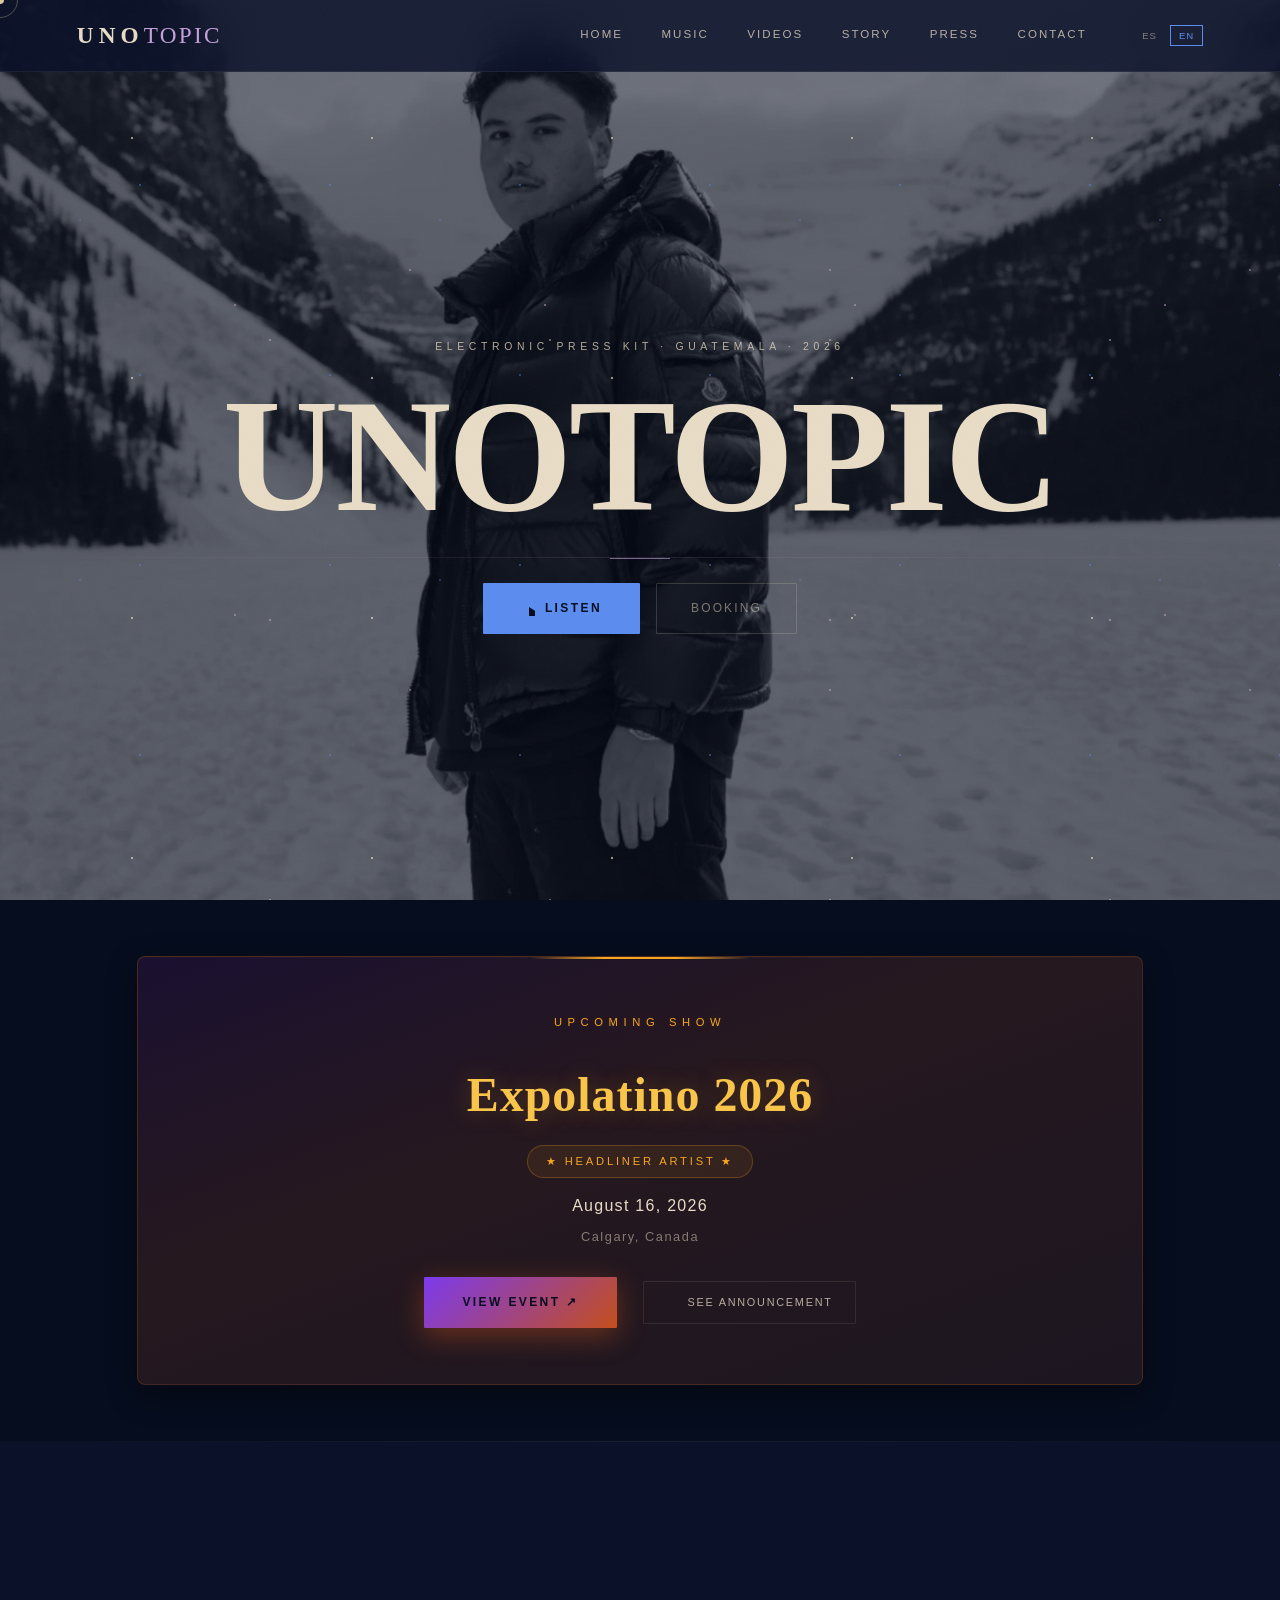
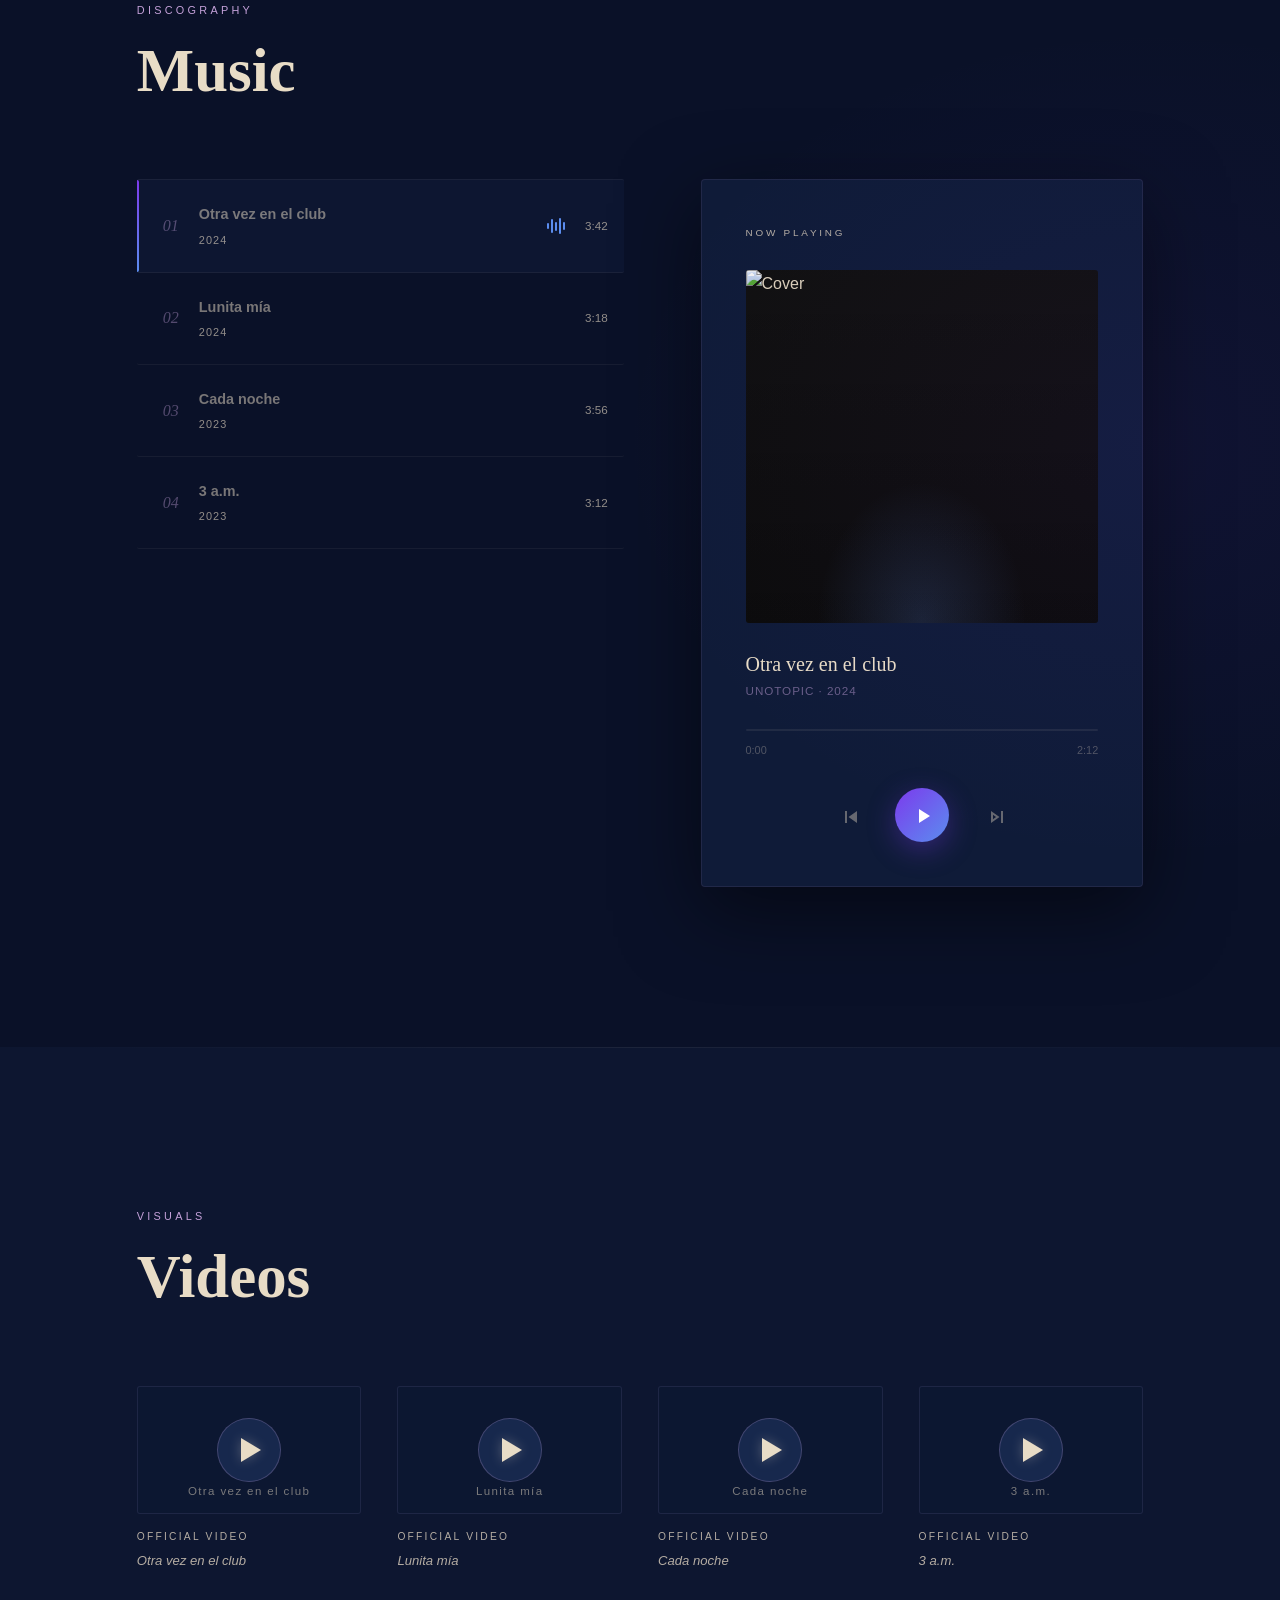
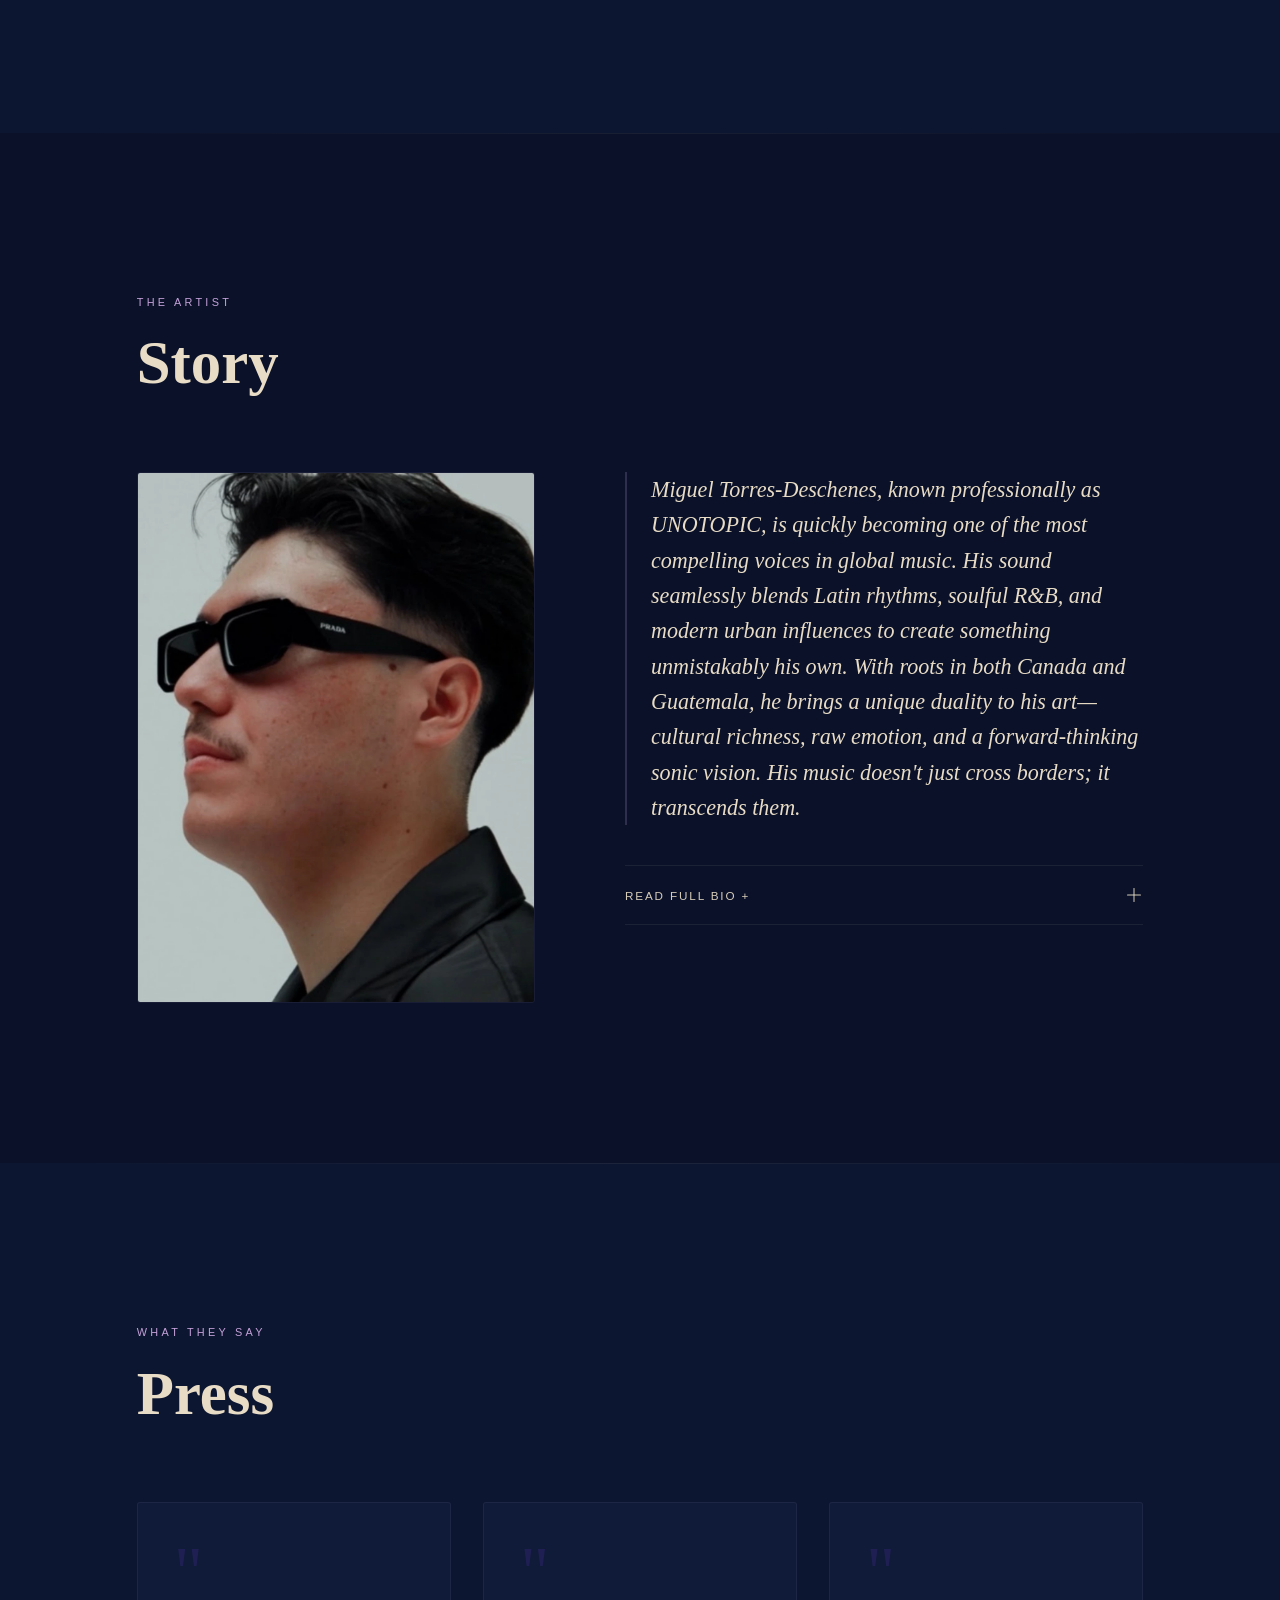
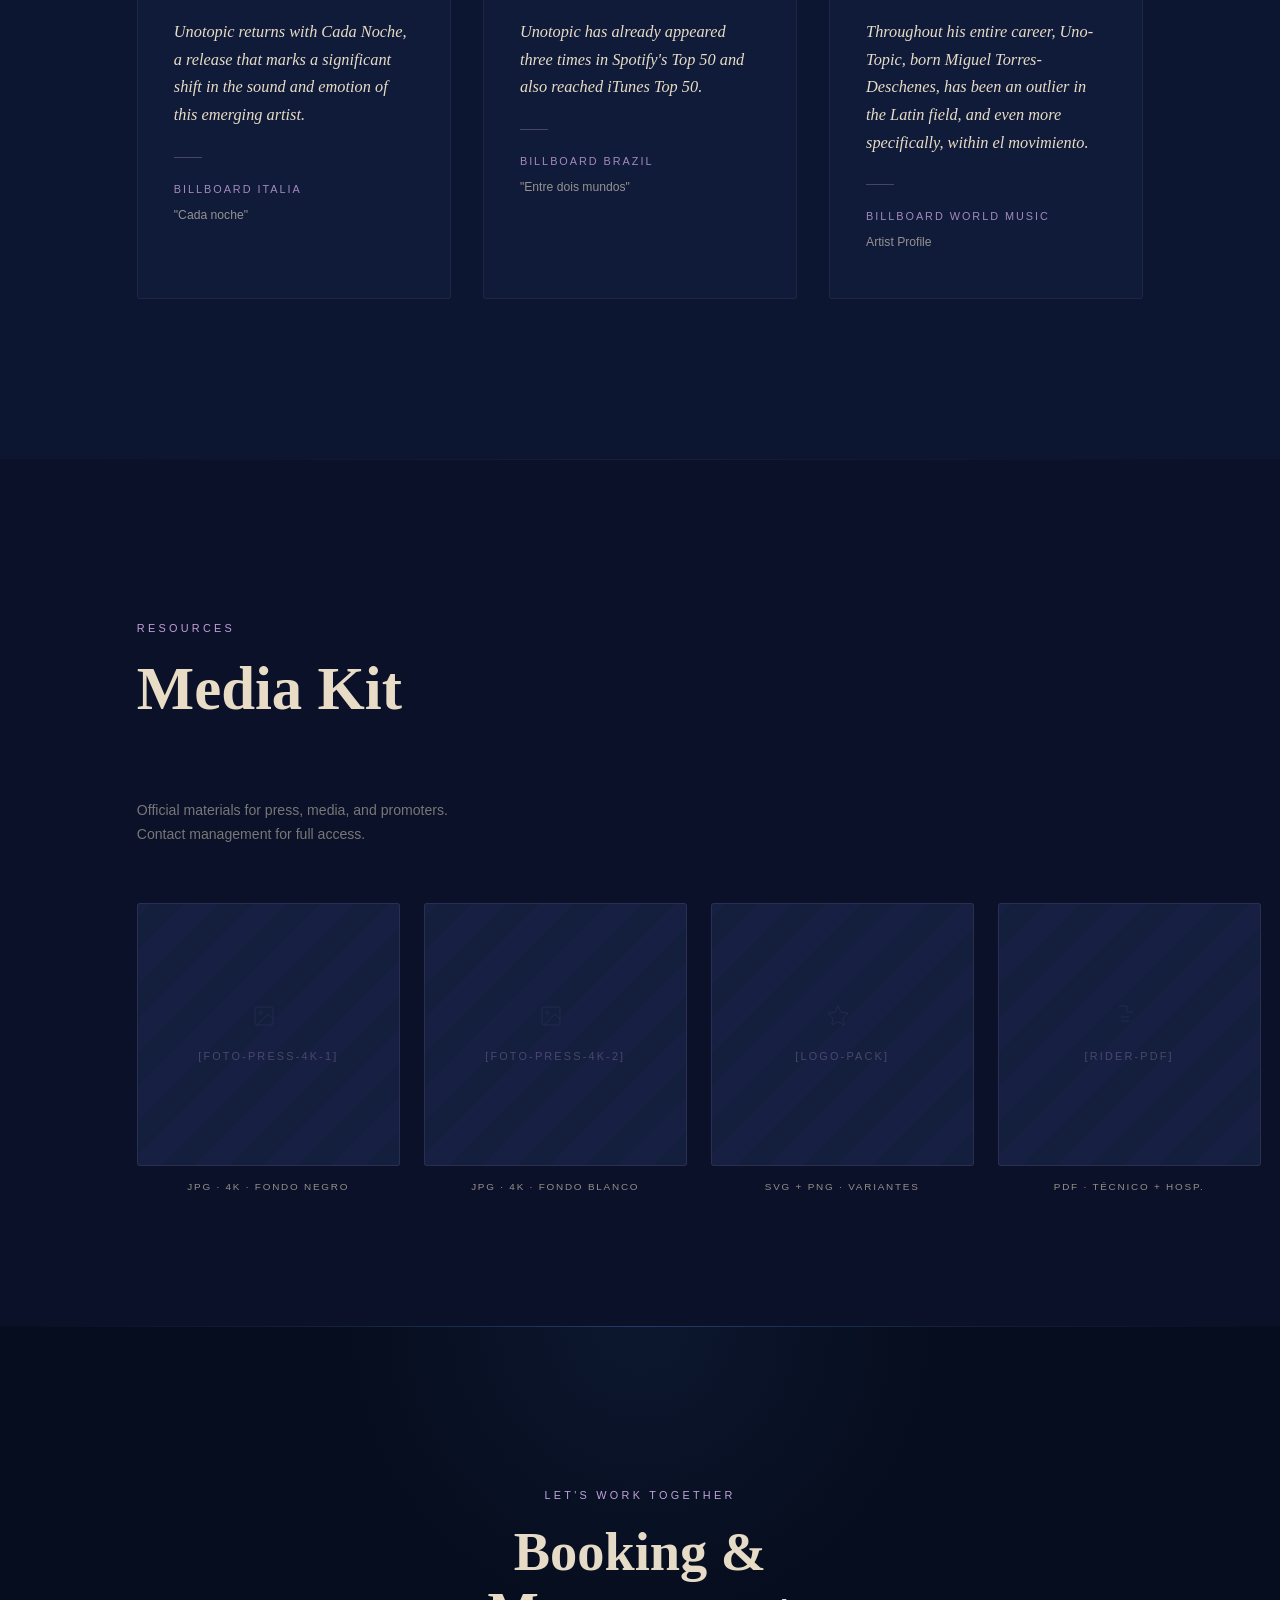
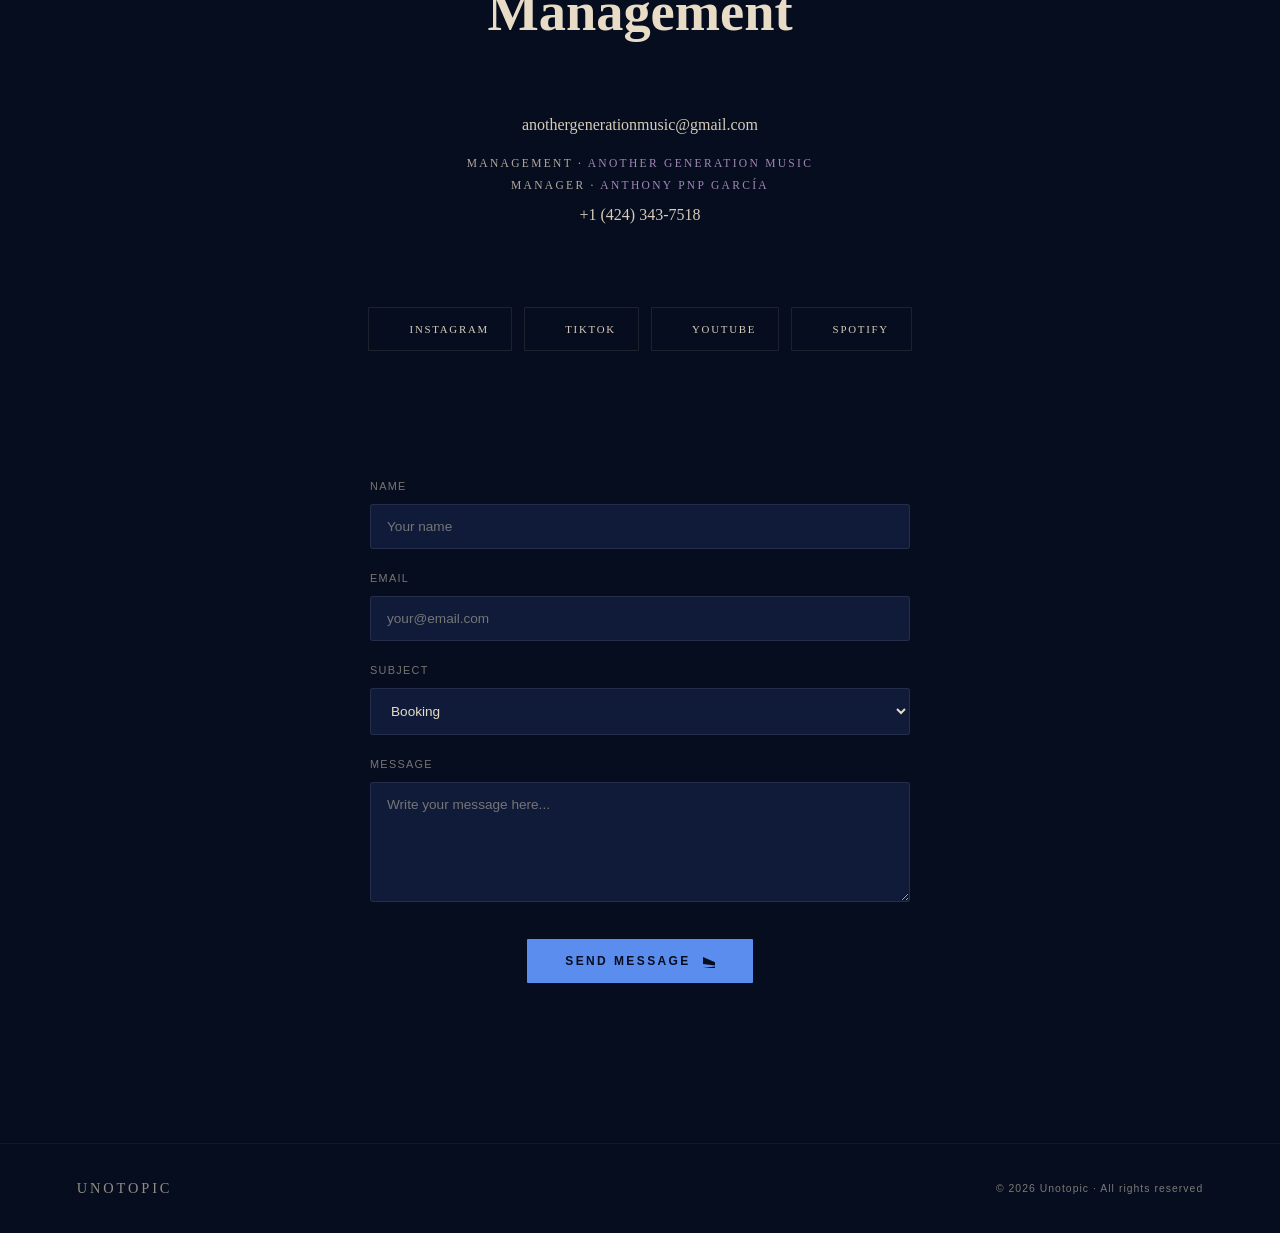
==== index V01.html @ 428ab758 "Mi primer guardado" ====
<!DOCTYPE html>
<html lang="es">
<head>
<meta charset="UTF-8">
<meta name="viewport" content="width=device-width, initial-scale=1.0">
<title>UNOTOPIC — Electronic Press Kit</title>
<link rel="stylesheet" href="estilos.css">
</head>
<body>

<div class="cursor" id="cur"></div>
<div class="cursor-ring" id="curRing"></div>

<header id="hdr">
  <a href="#inicio" class="logo">UNO<em>TOPIC</em></a>
  <nav class="desk">
    <a href="#inicio" data-i18n="nav_inicio">Inicio</a>
    <a href="#musica" data-i18n="nav_musica">Música</a>
    <a href="#videos" data-i18n="nav_videos">Videos</a>
    <a href="#historia" data-i18n="nav_historia">Historia</a>
    <a href="#prensa" data-i18n="nav_prensa">Prensa</a>
    <a href="#contacto" data-i18n="nav_contacto">Contacto</a>
    <div class="lang-switch">
      <button class="lang-btn active" id="lang-es" onclick="setLanguage('es')">ES</button>
      <button class="lang-btn" id="lang-en" onclick="setLanguage('en')">EN</button>
    </div>
  </nav>
  <button class="hbg" id="hbg" aria-label="Menú"><span></span><span></span><span></span></button>
</header>

<nav class="mob-nav" id="mobNav">
  <a href="#inicio" onclick="closeM()" data-i18n="nav_inicio">Inicio</a>
  <a href="#musica" onclick="closeM()" data-i18n="nav_musica">Música</a>
  <a href="#videos" onclick="closeM()" data-i18n="nav_videos">Videos</a>
  <a href="#historia" onclick="closeM()" data-i18n="nav_historia">Historia</a>
  <a href="#prensa" onclick="closeM()" data-i18n="nav_prensa">Prensa</a>
  <a href="#contacto" onclick="closeM()" data-i18n="nav_contacto">Contacto</a>
  <div class="mob-lang">
    <button class="lang-btn active" id="lang-es-mob" onclick="setLanguage('es')">ES</button>
    <button class="lang-btn" id="lang-en-mob" onclick="setLanguage('en')">EN</button>
  </div>
</nav>

<section id="inicio">
  <div class="hero-bg"></div>
  <div class="hero-stars"></div>
  <div class="hero-line"></div>
  <div class="hero-inner">
    <span class="hero-pre" data-i18n="hero_pre">Electronic Press Kit · Guatemala · 2026</span>
    <h1 class="hero-name">UNOTOPIC</h1>
    <div class="hero-dash"></div>
    <div class="hero-cta-row">
      <a href="#musica" class="btn-moon">
        <svg width="14" height="14" viewBox="0 24 24" fill="currentColor"><path d="M8 5v14l11-7z"/></svg>
        <span data-i18n="hero_cta_listen">Escuchar</span>
      </a>
      <a href="#contacto" class="btn-ghost">Booking</a>
    </div>
  </div>
</section>

<!-- BANNER EXPOLATINO -->
<section id="proximo-show" class="section" style="padding: var(--gap-md) 0; background: transparent;">
  <div class="wrap">
    <div class="show-banner r">
      <span class="eyebrow show-eyebrow" data-i18n="show_eyebrow">Próximo Show</span>
      <h3 class="show-title" data-i18n="show_title">Expolatino 2026</h3>
      <div class="show-headliner" data-i18n="show_headliner">★ Artista Headliner ★</div>
      <div class="show-date" data-i18n="show_date">16 de Agosto, 2026</div>
      <p class="show-details" data-i18n="show_details">Calgary, Canadá</p>
      <div class="show-actions">
        <a href="https://expolatino.com/" class="btn-moon show-btn" target="_blank" rel="noopener" data-i18n="show_link">Ver evento ↗</a>
        <a href="https://www.instagram.com/unotopicmusica/" class="soc-btn" target="_blank" rel="noopener" style="margin-left:12px;">
          <svg width="14" height="14" viewBox="0 0 24 24" fill="currentColor"><path d="M12 2.163..."/></svg>
          <span data-i18n="show_ig">Ver anuncio</span>
        </a>
      </div>
    </div>
  </div>
</section>

<section id="musica" class="section">
  <div class="wrap">
    <span class="eyebrow r" data-i18n="music_eyebrow">Discografía</span>
    <h2 class="sec-title r d1" data-i18n="music_title">Música</h2>
    <span class="title-rule r d2" id="rule-music"></span>
    <div class="player-grid">
      <ul class="tl r d2" id="tl">
        <li class="tl-item active" data-i="0" onclick="selTrack(0)"><span class="tl-n">01</span><div class="tl-info"><div class="tl-name">Otra vez en el club</div><div class="tl-year">2024</div></div><div class="tl-waveform" id="wf0"><span></span><span></span><span></span><span></span><span></span></div><span class="tl-dur">3:42</span></li>
        <li class="tl-item" data-i="1" onclick="selTrack(1)"><span class="tl-n">02</span><div class="tl-info"><div class="tl-name">Lunita mía</div><div class="tl-year">2024</div></div><div class="tl-waveform" id="wf1"><span></span><span></span><span></span><span></span><span></span></div><span class="tl-dur">3:18</span></li>
        <li class="tl-item" data-i="2" onclick="selTrack(2)"><span class="tl-n">03</span><div class="tl-info"><div class="tl-name">Cada noche</div><div class="tl-year">2023</div></div><div class="tl-waveform" id="wf2"><span></span><span></span><span></span><span></span><span></span></div><span class="tl-dur">3:56</span></li>
        <li class="tl-item" data-i="3" onclick="selTrack(3)"><span class="tl-n">04</span><div class="tl-info"><div class="tl-name">3 a.m.</div><div class="tl-year">2023</div></div><div class="tl-waveform" id="wf3"><span></span><span></span><span></span><span></span><span></span></div><span class="tl-dur">3:12</span></li>
      </ul>
      <div class="np r d3">
        <div class="np-eyebrow" data-i18n="np_playing">Reproduciendo ahora</div>
        <div class="np-cover"><img id="npCoverImg" src="assets/img/track-1.webp" alt="Cover"><div class="np-cover-glow"></div></div>
        <div class="np-title" id="npTitle">Otra vez en el club</div>
        <div class="np-artist" id="npArtist">UNOTOPIC · 2024</div>
        <div class="prog-wrap" id="progWrap" onclick="seekTrack(event)"><div class="prog-fill" id="progFill"></div><div class="prog-dot" id="progDot"></div></div>
        <div class="prog-times"><span id="tCur">0:00</span><span id="tTot">3:42</span></div>
        <div class="np-controls">
          <button class="ctrl" onclick="prevTrack()" aria-label="Anterior"><svg width="20" height="20" viewBox="0 24 24" fill="currentColor"><path d="M6 6h2v12H6zm3.5 6 8.5 6V6z"/></svg></button>
          <button class="ctrl ctrl-play" id="playBtn" onclick="togglePlay()" aria-label="Play/Pause"><svg id="playIco" width="22" height="22" viewBox="0 24 24" fill="currentColor"><path d="M8 5v14l11-7z"/></svg></button>
          <button class="ctrl" onclick="nextTrack()" aria-label="Siguiente"><svg width="20" height="20" viewBox="0 24 24" fill="currentColor"><path d="M6 18l8.5-6L6 6v12zm2-8.14L11.03 12 8 14.14V9.86zM16 6h2v12h-2z"/></svg></button>
        </div>
      </div>
    </div>
  </div>
</section>

<section id="videos" class="section">
  <div class="wrap">
    <span class="eyebrow r" data-i18n="videos_eyebrow">Visuales</span>
    <h2 class="sec-title r d1" data-i18n="videos_title">Videos</h2>
    <span class="title-rule r d2" id="rule-vid"></span>
    <div class="vid-grid">
      <div class="vid-item r d1"><div class="vid-thumb" style="background-image: url('https://img.youtube.com/vi/RQHI09GLWAM/maxresdefault.jpg');" onclick="window.open('https://www.youtube.com/watch?v=RQHI09GLWAM', '_blank')"><div class="vid-thumb-inner"><div class="vid-play-circle"><div class="vid-play-icon"></div></div></div><div class="vid-thumb-label">Otra vez en el club</div></div><div class="vid-label" data-i18n="vid_label">Video oficial</div><div class="vid-name">Otra vez en el club</div></div>
      <div class="vid-item r d2"><div class="vid-thumb" style="background-image: url('https://img.youtube.com/vi/JlcxdVYnjtA/hqdefault.jpg');" onclick="window.open('https://www.youtube.com/watch?v=JlcxdVYnjtA', '_blank')"><div class="vid-thumb-inner"><div class="vid-play-circle"><div class="vid-play-icon"></div></div></div><div class="vid-thumb-label">Lunita mía</div></div><div class="vid-label" data-i18n="vid_label">Video oficial</div><div class="vid-name">Lunita mía</div></div>
      <div class="vid-item r d3"><div class="vid-thumb" style="background-image: url('https://img.youtube.com/vi/s3kvx-weCwM/maxresdefault.jpg');" onclick="window.open('https://www.youtube.com/watch?v=s3kvx-weCwM', '_blank')"><div class="vid-thumb-inner"><div class="vid-play-circle"><div class="vid-play-icon"></div></div></div><div class="vid-thumb-label">Cada noche</div></div><div class="vid-label" data-i18n="vid_label">Video oficial</div><div class="vid-name">Cada noche</div></div>
      <div class="vid-item r d4"><div class="vid-thumb" style="background-image: url('https://img.youtube.com/vi/hvJWMrMxmBo/maxresdefault.jpg');" onclick="window.open('https://www.youtube.com/watch?v=hvJWMrMxmBo', '_blank')"><div class="vid-thumb-inner"><div class="vid-play-circle"><div class="vid-play-icon"></div></div></div><div class="vid-thumb-label">3 a.m.</div></div><div class="vid-label" data-i18n="vid_label">Video oficial</div><div class="vid-name">3 a.m.</div></div>
    </div>
  </div>
</section>

<section id="historia" class="section">
  <div class="wrap">
    <span class="eyebrow r" data-i18n="bio_eyebrow">El artista</span>
    <h2 class="sec-title r d1" data-i18n="bio_title">Historia</h2>
    <span class="title-rule r d2" id="rule-bio"></span>
    <div class="bio-layout">
      <div class="r"><img src="assets/img/bio.webp" alt="UNOTOPIC" class="bio-photo-ph"></div>
      <div class="r d1">
        <p class="bio-short" data-i18n="bio_short">UNOTOPIC se está consolidando como una de las voces más cautivadoras de la música global. Su sonido fusiona ritmos latinos, R&B soul e influencias urbanas modernas, creando algo inconfundiblemente propio. Con raíces en Canadá y Latinoamérica, aporta una singular dualidad a su arte.</p>
        <div class="acc">
          <button class="acc-btn" id="accBtn" onclick="toggleAcc()" aria-expanded="false"><span data-i18n="acc_read">Leer bio completa +</span><span class="acc-plus"></span></button>
          <div class="acc-body" id="accBody"><div class="acc-content" data-i18n="bio_full"></div></div>
        </div>
      </div>
    </div>
  </div>
</section>

<section id="prensa" class="section">
  <div class="wrap">
    <span class="eyebrow r" data-i18n="press_eyebrow">Lo que dicen</span>
    <h2 class="sec-title r d1" data-i18n="press_title">Prensa</h2>
    <span class="title-rule r d2" id="rule-press"></span>
    <div class="press-grid">
      <!-- Prensa 1: Billboard Italia -->
      <div class="press-card r d1">
        <span class="press-mark">"</span>
        <p class="press-quote" data-i18n="press_quote_1">Unotopic regresó con Cada Noche, un lanzamiento que marca un cambio significativo en el sonido y la emotividad de este artista emergente.</p>
        <div class="press-rule"></div>
        <a href="https://billboard.it/english/unotopic-cada-noche/2025/09/02192116/" target="_blank" rel="noopener" class="press-pub" data-i18n="press_pub_1">Billboard Italia</a>
        <div class="press-media" data-i18n="press_media_1">"Cada noche"</div>
      </div>
      <!-- Prensa 2: Billboard Brasil -->
      <div class="press-card r d2">
        <span class="press-mark">"</span>
        <p class="press-quote" data-i18n="press_quote_2">Unotopic ya ha aparecido tres veces en el Top 50 de Spotify y también alcanzó el Top 50 de iTunes.</p>
        <div class="press-rule"></div>
        <a href="https://billboard.com.br/entre-dois-mundos-unotopic-molda-um-som-urbano-latino-sem-fronteiras/" target="_blank" rel="noopener" class="press-pub" data-i18n="press_pub_2">Billboard Brasil</a>
        <div class="press-media" data-i18n="press_media_2">"Entre dois mundos"</div>
      </div>
      <!-- Prensa 3: Billboard World Music -->
      <div class="press-card r d3">
        <span class="press-mark">"</span>
        <p class="press-quote" data-i18n="press_quote_3">A lo largo de toda su carrera, Uno-Topic, nacido como Miguel Torres-Deschenes, ha sido una figura atípica en el campo latino, y aún más específicamente, dentro del movimiento.</p>
        <div class="press-rule"></div>
        <a href="https://billboardworldmusic.com/uno-topic/" target="_blank" rel="noopener" class="press-pub" data-i18n="press_pub_3">Billboard World Music</a>
        <div class="press-media" data-i18n="press_media_3">Perfil del artista</div>
      </div>
    </div>
  </div>
</section>

<section id="media-kit" class="section">
  <div class="wrap">
    <span class="eyebrow r" data-i18n="mk_eyebrow">Recursos</span>
    <h2 class="sec-title r d1" data-i18n="mk_title">Media Kit</h2>
    <span class="title-rule r d2" id="rule-mk"></span>
    <p class="mk-intro r d2" data-i18n="mk_intro">Materiales oficiales para prensa, medios y promotores.<br>Contactar a management para acceso completo.</p>
    <div class="mk-grid">
      <div class="mk-item r d1"><div class="ph" style="height:100%;"><svg class="ph-icon" width="32" height="32" viewBox="0 24 24" fill="none" stroke="currentColor" stroke-width="1"><rect x="3" y="3" width="18" height="18" rx="2"/><circle cx="8.5" cy="8.5" r="1.5"/><path d="m21 15-5-5L5 21"/></svg><span class="ph-lbl">[FOTO-PRESS-4K-1]</span></div><div class="mk-badge">JPG · 4K · Fondo negro</div></div>
      <div class="mk-item r d2"><div class="ph" style="height:100%;"><svg class="ph-icon" width="32" height="32" viewBox="0 24 24" fill="none" stroke="currentColor" stroke-width="1"><rect x="3" y="3" width="18" height="18" rx="2"/><circle cx="8.5" cy="8.5" r="1.5"/><path d="m21 15-5-5L5 21"/></svg><span class="ph-lbl">[FOTO-PRESS-4K-2]</span></div><div class="mk-badge">JPG · 4K · Fondo blanco</div></div>
      <div class="mk-item r d1"><div class="ph" style="height:100%;"><svg class="ph-icon" width="32" height="32" viewBox="0 24 24" fill="none" stroke="currentColor" stroke-width="1"><polygon points="12 2 15.09 8.26 22 9.27 17 14.14 18.18 21.02 12 17.77 5.82 21.02 7 14.14 2 9.27 8.91 8.26 12 2"/></svg><span class="ph-lbl">[LOGO-PACK]</span></div><div class="mk-badge">SVG + PNG · Variantes</div></div>
      <div class="mk-item r d2"><div class="ph" style="height:100%;"><svg class="ph-icon" width="32" height="32" viewBox="0 24 24" fill="none" stroke="currentColor" stroke-width="1"><path d="M14 2H6a2 0 0-2 2v16a2 0 2 2h12a2 0 2-2V8z"/><polyline points="14 2 14 8 20 8"/><line x1="16" y1="13" x2="8" y2="13"/><line x1="16" y1="17" x2="8" y2="17"/></svg><span class="ph-lbl">[RIDER-PDF]</span></div><div class="mk-badge">PDF · Técnico + Hosp.</div></div>
    </div>
  </div>
</section>

<section id="contacto" class="section">
  <div class="contact-glow"></div>
  <div class="wrap">
    <div class="contact-inner">
      <span class="eyebrow contact-eyebrow r" data-i18n="contact_eyebrow">Trabajemos juntos</span>
      <h2 class="contact-title r d1">Booking &<br>Management</h2>
      <span class="contact-line r d2" id="rule-contact"></span>
<div class="r d2" style="margin-bottom: 60px;">
            <a href="mailto:anothergenerationmusic@gmail.com" class="contact-link">
                anothergenerationmusic@gmail.com
            </a>
            
            <div class="contact-mgmt-wrapper">
                <p class="contact-mgmt">Management · <span>Another Generation Music</span></p>
                <p class="contact-mgmt">Manager · <span>Anthony PNP García</span></p>
            </div>

            <a href="tel:+14243437518" class="contact-link">+1 (424) 343-7518</a>
        </div>
      <div class="social-row r d3">
        <a href="https://www.instagram.com/unotopicmusica?igsh=bXU0N25iOGtmMTls" class="soc-btn" target="_blank" rel="noopener"><svg width="14" height="14" viewBox="0 0 24 24" fill="currentColor"><path d="M12 2.163..."/></svg> Instagram</a>
        <a href="https://www.tiktok.com/@unotopicmusica?_r=1&_t=ZS-960U02OwtVv" class="soc-btn" target="_blank" rel="noopener"><svg width="14" height="14" viewBox="0 24 24" fill="currentColor"><path d="M19.59 6.69..."/></svg> TikTok</a>
        <a href="https://www.youtube.com/@UnoTopic" class="soc-btn" target="_blank" rel="noopener"><svg width="14" height="14" viewBox="0 24 24" fill="currentColor"><path d="M21.543 6.498..."/></svg> YouTube</a>
        <a href="https://open.spotify.com/intl-es/artist/1EJbqGDuWfO79d0Wea80gi?si=FWblbGlDSHGqX82S07YEBw" class="soc-btn" target="_blank" rel="noopener"><svg width="14" height="14" viewBox="0 24 24" fill="currentColor"><path d="M12 0C5.4..."/></svg> Spotify</a>
      </div>

      <!-- Formulario de contacto (Netlify) -->
      <form name="contact" method="POST" data-netlify="true" action="/success.html" class="contact-form r d4">
        <input type="hidden" name="form-name" value="contact">
        <div class="form-group">
          <label for="name" data-i18n="form_name_label">Nombre</label>
          <input type="text" id="name" name="name" required data-i18n-placeholder="form_name_placeholder" placeholder="Tu nombre">
        </div>
        <div class="form-group">
          <label for="email" data-i18n="form_email_label">Email</label>
          <input type="email" id="email" name="email" required data-i18n-placeholder="form_email_placeholder" placeholder="tu@email.com">
        </div>
        <div class="form-group">
          <label for="subject" data-i18n="form_subject_label">Asunto</label>
          <select id="subject" name="subject">
            <option value="booking" data-i18n="form_subject_booking">Booking</option>
            <option value="prensa" data-i18n="form_subject_press">Prensa</option>
            <option value="colaboracion" data-i18n="form_subject_collab">Colaboración</option>
            <option value="otro" data-i18n="form_subject_other">Otro</option>
          </select>
        </div>
        <div class="form-group">
          <label for="message" data-i18n="form_message_label">Mensaje</label>
          <textarea id="message" name="message" rows="5" required data-i18n-placeholder="form_message_placeholder" placeholder="Escribe tu mensaje aquí..."></textarea>
        </div>
        <div class="form-submit">
          <button type="submit" class="btn-moon">
            <span data-i18n="form_submit">Enviar mensaje</span>
            <svg width="14" height="14" viewBox="0 24 24" fill="currentColor"><path d="M2 21l21-9L2 3v7l15 2-15 2v7z"/></svg>
          </button>
        </div>
      </form>
    </div>
  </div>
</section>

<footer>
  <div class="foot-logo">UNOTOPIC</div>
  <div class="foot-copy" data-i18n="footer_copy">© 2026 Unotopic · Todos los derechos reservados</div>
</footer>

<script src="script.js"></script>
</body>
</html>
---- estilos.css ----
/* ================================================================
   TOKENS DE DISEÑO — PALETA UNOTOPIC
   ================================================================ */
:root {
  --navy: #0a1128;
  --plum: #7c3aed;
  --mauve: #c4a1d9;
  --arena: #e8dcc6;
  --moon: #5b8def;
  --navy-deep: #060d1e;
  --navy-surface: #0d1630;
  --navy-card: #0f1b38;
  --navy-lift: #141f3e;
  --plum-glow: rgba(124, 58, 237, 0.18);
  --moon-glow: rgba(91, 141, 239, 0.15);
  --arena-muted: rgba(232, 220, 198, 0.5);
  --arena-subtle: rgba(232, 220, 198, 0.18);
  --mauve-muted: rgba(196, 161, 217, 0.35);
  --white: #ffffff;
  --glass-bg: rgba(10, 17, 40, 0.82);
  --glass-border: rgba(232, 220, 198, 0.07);
  --serif: Georgia, "Times New Roman", serif;
  --sans: -apple-system, BlinkMacSystemFont, "Segoe UI", Roboto, sans-serif;
  --gap-xl: clamp(100px, 13vw, 160px);
  --gap-lg: clamp(64px, 8vw, 100px);
  --gap-md: clamp(36px, 5vw, 56px);
  --side: clamp(24px, 6vw, 80px);
  --max: 1160px;
  --ease-out: cubic-bezier(0.22, 1, 0.36, 1);
  --ease-in: cubic-bezier(0.64, 0, 0.78, 0);
  --dur-slow: 900ms;
  --dur-med: 600ms;
  --dur-fast: 380ms;
}

*,
*::before,
*::after {
  box-sizing: border-box;
  margin: 0;
  padding: 0;
}
html {
  scroll-behavior: smooth;
  font-size: 16px;
}
body {
  background: var(--navy-deep);
  color: var(--arena);
  font-family: var(--sans);
  font-size: clamp(14px, 1.5vw, 16px);
  line-height: 1.75;
  overflow-x: hidden;
  -webkit-font-smoothing: antialiased;
}
a {
  color: inherit;
  text-decoration: none;
}
button {
  font-family: inherit;
}
img {
  display: block;
  max-width: 100%;
}
::selection {
  background: var(--plum);
  color: var(--arena);
}

::-webkit-scrollbar {
  width: 4px;
}
::-webkit-scrollbar-track {
  background: var(--navy-deep);
}
::-webkit-scrollbar-thumb {
  background: var(--plum);
  border-radius: 4px;
}

body::before {
  content: "";
  position: fixed;
  inset: 0;
  pointer-events: none;
  z-index: 9999;
  opacity: 0.022;
  background-image: url("data:image/svg+xml,%3Csvg viewBox='0 512 512' xmlns='http://www.w3.org/2000/svg'%3E%3Cfilter id='n'%3E%3CfeTurbulence type='fractalNoise' baseFrequency='.75' numOctaves='4' stitchTiles='stitch'/%3E%3C/filter%3E%3Crect width='100%25' height='100%25' filter='url(%23n)'/%3E%3C/svg%3E");
  background-size: 180px 180px;
}

html {
  cursor: none;
}
.cursor {
  position: fixed;
  top: 0;
  left: 0;
  width: 8px;
  height: 8px;
  background: var(--arena);
  border-radius: 50%;
  pointer-events: none;
  z-index: 99999;
  transform: translate(-50%, -50%);
  transition:
    transform var(--dur-fast) var(--ease-out),
    opacity var(--dur-fast),
    width var(--dur-med) var(--ease-out),
    height var(--dur-med) var(--ease-out),
    background var(--dur-fast);
  mix-blend-mode: difference;
}
.cursor.hovered {
  width: 40px;
  height: 40px;
  background: var(--mauve);
  opacity: 0.4;
}
.cursor-ring {
  position: fixed;
  top: 0;
  left: 0;
  width: 36px;
  height: 36px;
  border: 1px solid rgba(232, 220, 198, 0.3);
  border-radius: 50%;
  pointer-events: none;
  z-index: 99998;
  transform: translate(-50%, -50%);
  transition:
    transform 180ms var(--ease-out),
    opacity var(--dur-fast);
}

#hdr {
  position: fixed;
  top: 0;
  left: 0;
  right: 0;
  z-index: 500;
  display: flex;
  align-items: center;
  justify-content: space-between;
  padding: 0 var(--side);
  height: 72px;
  background: var(--glass-bg);
  backdrop-filter: blur(24px) saturate(1.6);
  -webkit-backdrop-filter: blur(24px) saturate(1.6);
  border-bottom: 1px solid var(--glass-border);
  transition:
    background var(--dur-med),
    border-color var(--dur-med);
}
#hdr.solid {
  background: rgba(6, 13, 30, 0.97);
  border-color: rgba(124, 58, 237, 0.12);
}
.logo {
  font-family: var(--serif);
  font-size: clamp(1.1rem, 2.5vw, 1.45rem);
  font-weight: 700;
  letter-spacing: 0.22em;
  color: var(--arena);
  position: relative;
  z-index: 1;
}
.logo em {
  font-style: normal;
  color: var(--mauve);
  font-weight: 400;
  letter-spacing: 0.1em;
}
nav.desk {
  display: flex;
  align-items: center;
  gap: clamp(20px, 3vw, 44px);
}
nav.desk a {
  font-size: 0.72rem;
  letter-spacing: 0.18em;
  text-transform: uppercase;
  color: var(--arena-muted);
  position: relative;
  padding-bottom: 3px;
  transition: color var(--dur-fast);
}
nav.desk a::after {
  content: "";
  position: absolute;
  bottom: 0;
  left: 0;
  width: 0;
  height: 1px;
  background: linear-gradient(90deg, var(--moon), var(--mauve));
  transition: width var(--dur-med) var(--ease-out);
}
nav.desk a:hover {
  color: var(--arena);
}
nav.desk a:hover::after {
  width: 100%;
}

.lang-switch {
  display: flex;
  gap: 4px;
  margin-left: 8px;
}
.lang-btn {
  background: none;
  border: 1px solid transparent;
  color: var(--arena-muted);
  font-size: 0.6rem;
  letter-spacing: 0.1em;
  text-transform: uppercase;
  padding: 4px 8px;
  cursor: pointer;
  transition:
    color var(--dur-fast),
    border-color var(--dur-fast);
}
.lang-btn.active {
  color: var(--moon);
  border-color: var(--moon);
}
.lang-btn:hover {
  color: var(--arena);
}

.hbg {
  display: none;
  flex-direction: column;
  gap: 6px;
  background: none;
  border: none;
  cursor: pointer;
  padding: 8px;
}
.hbg span {
  display: block;
  width: 22px;
  height: 2px;
  background: var(--arena);
  border-radius: 2px;
  transition: all var(--dur-med) var(--ease-out);
}
.hbg.open span:nth-child(1) {
  transform: translateY(7.5px) rotate(45deg);
}
.hbg.open span:nth-child(2) {
  opacity: 0;
  transform: scaleX(0);
}
.hbg.open span:nth-child(3) {
  transform: translateY(-7.5px) rotate(-45deg);
}

.mob-nav {
  display: none;
  position: fixed;
  inset: 72px 0 0;
  background: rgba(6, 13, 30, 0.98);
  backdrop-filter: blur(20px);
  flex-direction: column;
  align-items: center;
  justify-content: center;
  gap: 40px;
  z-index: 499;
}
.mob-nav a {
  font-family: var(--serif);
  font-size: clamp(1.6rem, 5vw, 2.2rem);
  color: var(--arena-muted);
  letter-spacing: 0.06em;
  transition: color var(--dur-fast);
}
.mob-nav a:hover {
  color: var(--arena);
}
.mob-lang {
  display: flex;
  gap: 16px;
  margin-top: 20px;
}
.mob-lang .lang-btn {
  font-size: 0.8rem;
  padding: 6px 16px;
}

.wrap {
  max-width: var(--max);
  margin: 0 auto;
  padding: 0 var(--side);
}
.eyebrow {
  display: block;
  font-size: 0.68rem;
  letter-spacing: 0.3em;
  text-transform: uppercase;
  color: var(--mauve);
  margin-bottom: 18px;
}
.sec-title {
  font-family: var(--serif);
  font-size: clamp(2.2rem, 5.5vw, 3.8rem);
  font-weight: 700;
  color: var(--arena);
  line-height: 1.1;
  margin-bottom: 8px;
}
.title-rule {
  display: block;
  width: 0;
  height: 1px;
  background: linear-gradient(90deg, var(--plum), transparent);
  margin-top: 18px;
  margin-bottom: var(--gap-md);
  transition: width 1.2s var(--ease-out);
}
.title-rule.visible {
  width: 80px;
}

.r {
  opacity: 0;
  transform: translateY(30px);
  transition:
    opacity var(--dur-slow) var(--ease-out),
    transform var(--dur-slow) var(--ease-out);
}
.r.in {
  opacity: 1;
  transform: none;
}
.r.d1 {
  transition-delay: 0.08s;
}
.r.d2 {
  transition-delay: 0.16s;
}
.r.d3 {
  transition-delay: 0.24s;
}
.r.d4 {
  transition-delay: 0.32s;
}

.ph {
  background: var(--navy-lift);
  border: 1px solid rgba(196, 161, 217, 0.12);
  border-radius: 3px;
  display: flex;
  flex-direction: column;
  align-items: center;
  justify-content: center;
  gap: 12px;
  color: rgba(196, 161, 217, 0.3);
  font-size: 0.68rem;
  letter-spacing: 0.2em;
  text-transform: uppercase;
  text-align: center;
  padding: 20px;
  position: relative;
  overflow: hidden;
  transition: border-color var(--dur-med);
}
.ph::before {
  content: "";
  position: absolute;
  inset: 0;
  background: repeating-linear-gradient(
    -45deg,
    transparent,
    transparent 24px,
    rgba(124, 58, 237, 0.028) 24px,
    rgba(124, 58, 237, 0.028) 48px
  );
}
.ph:hover {
  border-color: rgba(91, 141, 239, 0.2);
}
.ph-icon {
  opacity: 0.25;
  position: relative;
  z-index: 1;
}
.ph-lbl {
  position: relative;
  z-index: 1;
  line-height: 1.6;
}

#inicio {
  position: relative;
  min-height: 100svh;
  display: flex;
  align-items: center;
  justify-content: center;
  overflow: hidden;
  background: var(--navy-deep);
  padding-top: 72px;
}
.hero-bg {
  position: absolute;
  inset: 0;
  background-image: url("assets/img/hero.webp");
  background-size: cover;
  background-position: 72% 5%;
  background-repeat: no-repeat;
  opacity: 0.42;
  z-index: 0;
}
.hero-stars {
  position: absolute;
  inset: 0;
  overflow: hidden;
}
.hero-stars::before,
.hero-stars::after {
  content: "";
  position: absolute;
  inset: 0;
}
.hero-stars::before {
  background-image:
    radial-gradient(circle, rgba(232, 220, 198, 0.65) 1px, transparent 1px),
    radial-gradient(circle, rgba(196, 161, 217, 0.5) 1px, transparent 1px),
    radial-gradient(circle, rgba(91, 141, 239, 0.4) 1px, transparent 1px),
    radial-gradient(circle, rgba(232, 220, 198, 0.35) 1px, transparent 1px);
  background-size:
    240px 240px,
    310px 310px,
    190px 190px,
    420px 420px;
  background-position:
    12px 18px,
    80px 150px,
    45px 90px,
    200px 60px;
  animation: starFloat 90s linear infinite;
}
.hero-stars::after {
  background-image:
    radial-gradient(circle, rgba(232, 220, 198, 0.4) 1px, transparent 1px),
    radial-gradient(circle, rgba(91, 141, 239, 0.3) 1px, transparent 1px);
  background-size:
    280px 280px,
    360px 360px;
  background-position:
    130px 200px,
    260px 40px;
  animation: starFloat 130s linear infinite reverse;
}
@keyframes starFloat {
  to {
    background-position:
      252px 258px,
      390px 460px,
      234px 280px,
      620px 480px;
  }
}
.hero-line {
  position: absolute;
  bottom: 38%;
  left: 0;
  right: 0;
  height: 1px;
  background: linear-gradient(
    90deg,
    transparent 0%,
    rgba(196, 161, 217, 0.06) 20%,
    rgba(196, 161, 217, 0.14) 50%,
    rgba(196, 161, 217, 0.06) 80%,
    transparent 100%
  );
  pointer-events: none;
}
.hero-inner {
  position: relative;
  z-index: 2;
  text-align: center;
  max-width: 820px;
  padding: 0 var(--side);
  display: flex;
  flex-direction: column;
  align-items: center;
}
.hero-pre {
  font-size: 0.65rem;
  letter-spacing: 0.45em;
  text-transform: uppercase;
  color: var(--mauve);
  margin-bottom: 28px;
  opacity: 0;
  animation: fadeUp var(--dur-slow) 0.3s var(--ease-out) forwards;
}
.hero-name {
  font-family: var(--serif);
  font-size: clamp(4.5rem, 16vw, 10rem);
  font-weight: 700;
  color: var(--arena);
  line-height: 0.9;
  letter-spacing: -0.02em;
  margin-bottom: 6px;
  opacity: 0;
  animation: fadeUp var(--dur-slow) 0.5s var(--ease-out) forwards;
}
.hero-dash {
  width: 0;
  height: 1px;
  background: var(--mauve);
  margin: 24px auto;
  opacity: 0;
  animation: lineGrow 1s.85s var(--ease-out) forwards;
}
@keyframes lineGrow {
  to {
    width: 60px;
    opacity: 0.6;
  }
}
.hero-sub {
  font-family: var(--serif);
  font-style: italic;
  font-size: clamp(1rem, 2.4vw, 1.28rem);
  color: var(--arena-muted);
  letter-spacing: 0.04em;
  margin-bottom: 52px;
  opacity: 0;
  animation: fadeUp var(--dur-slow) 0.75s var(--ease-out) forwards;
}
.hero-cta-row {
  display: flex;
  gap: 16px;
  flex-wrap: wrap;
  justify-content: center;
  opacity: 0;
  animation: fadeUp var(--dur-slow) 0.95s var(--ease-out) forwards;
}
.btn-moon {
  display: inline-flex;
  align-items: center;
  gap: 10px;
  padding: 15px 38px;
  background: var(--moon);
  color: var(--navy-deep);
  font-size: 0.75rem;
  font-weight: 700;
  letter-spacing: 0.2em;
  text-transform: uppercase;
  border: none;
  border-radius: 1px;
  cursor: pointer;
  position: relative;
  overflow: hidden;
  transition:
    transform var(--dur-fast) var(--ease-out),
    box-shadow var(--dur-med) var(--ease-out);
}
.btn-moon::before {
  content: "";
  position: absolute;
  inset: 0;
  background: rgba(255, 255, 0.12);
  transform: translateX(-110%) skewX(-18deg);
  transition: transform var(--dur-med) var(--ease-out);
}
.btn-moon:hover::before {
  transform: translateX(110%) skewX(-18deg);
}
.btn-moon:hover {
  transform: translateY(-2px);
  box-shadow:
    0 12px 36px rgba(91, 141, 239, 0.35),
    0 0 1px rgba(91, 141, 239, 0.4);
}
.btn-ghost {
  display: inline-flex;
  align-items: center;
  gap: 10px;
  padding: 14px 34px;
  background: transparent;
  color: var(--arena-muted);
  font-size: 0.75rem;
  font-weight: 500;
  letter-spacing: 0.18em;
  text-transform: uppercase;
  border: 1px solid var(--arena-subtle);
  border-radius: 1px;
  cursor: pointer;
  transition:
    color var(--dur-fast),
    border-color var(--dur-fast),
    background var(--dur-fast);
}
.btn-ghost:hover {
  color: var(--arena);
  border-color: rgba(196, 161, 217, 0.35);
  background: rgba(196, 161, 217, 0.04);
}
.hero-micro {
  position: absolute;
  bottom: 44px;
  left: 50%;
  transform: translateX(-50%);
  z-index: 2;
  display: flex;
  flex-direction: column;
  align-items: center;
  gap: 10px;
  opacity: 0;
  animation: fadeUp var(--dur-slow) 1.3s var(--ease-out) forwards;
}
.hero-micro-text {
  font-size: 0.6rem;
  letter-spacing: 0.3em;
  text-transform: uppercase;
  color: rgba(232, 220, 198, 0.25);
}
@keyframes fadeUp {
  from {
    opacity: 0;
    transform: translateY(32px);
  }
  to {
    opacity: 1;
    transform: none;
  }
}

.section {
  padding: var(--gap-xl) 0;
  position: relative;
}
.section + .section::before {
  content: "";
  position: absolute;
  top: 0;
  left: var(--side);
  right: var(--side);
  height: 1px;
  background: linear-gradient(
    90deg,
    transparent,
    var(--glass-border),
    transparent
  );
}

#musica {
  background: var(--navy);
}
#musica::after {
  content: "";
  position: absolute;
  inset: 0;
  background: radial-gradient(
    ellipse 60% 50% at 90% 50%,
    rgba(124, 58, 237, 0.055) 0%,
    transparent 70%
  );
  pointer-events: none;
}
.player-grid {
  display: grid;
  grid-template-columns: 1.1fr 1fr;
  gap: clamp(40px, 6vw, 80px);
  align-items: start;
}
.tl {
  list-style: none;
}
.tl-item {
  display: flex;
  align-items: center;
  gap: 20px;
  padding: 22px 16px;
  border-bottom: 1px solid rgba(232, 220, 198, 0.06);
  cursor: pointer;
  transition:
    background var(--dur-fast),
    border-color var(--dur-fast);
  border-radius: 2px;
  position: relative;
}
.tl-item:first-child {
  border-top: 1px solid rgba(232, 220, 198, 0.06);
}
.tl-item::before {
  content: "";
  position: absolute;
  left: 0;
  top: 0;
  bottom: 0;
  width: 2px;
  background: linear-gradient(to bottom, var(--plum), var(--moon));
  opacity: 0;
  transition: opacity var(--dur-fast);
  border-radius: 0 2px 2px 0;
}
.tl-item:hover,
.tl-item.active {
  background: rgba(91, 141, 239, 0.045);
}
.tl-item.active::before {
  opacity: 1;
}
.tl-n {
  font-family: var(--serif);
  font-size: 1rem;
  color: rgba(196, 161, 217, 0.4);
  width: 26px;
  flex-shrink: 0;
  text-align: right;
  font-style: italic;
}
.tl-info {
  flex: 1;
  min-width: 0;
}
.tl-name {
  font-size: 0.9rem;
  font-weight: 600;
  color: var(--arena-muted);
  white-space: nowrap;
  overflow: hidden;
  text-overflow: ellipsis;
  transition: color var(--dur-fast);
}
.tl-year {
  font-size: 0.68rem;
  color: rgba(196, 161, 217, 0.4);
  letter-spacing: 0.1em;
  margin-top: 3px;
}
.tl-dur {
  font-size: 0.73rem;
  color: rgba(232, 220, 198, 0.25);
  flex-shrink: 0;
  font-variant-numeric: tabular-nums;
}
.tl-waveform {
  display: flex;
  align-items: center;
  gap: 2px;
  flex-shrink: 0;
  opacity: 0;
  transition: opacity var(--dur-fast);
}
.tl-item.active .tl-waveform {
  opacity: 1;
}
.tl-waveform span {
  display: block;
  width: 2px;
  background: var(--moon);
  border-radius: 2px;
  animation: wave 1.2s ease-in-out infinite;
}
.tl-waveform span:nth-child(1) {
  height: 6px;
  animation-delay: 0s;
}
.tl-waveform span:nth-child(2) {
  height: 14px;
  animation-delay: 0.15s;
}
.tl-waveform span:nth-child(3) {
  height: 9px;
  animation-delay: 0.3s;
}
.tl-waveform span:nth-child(4) {
  height: 16px;
  animation-delay: 0.45s;
}
.tl-waveform span:nth-child(5) {
  height: 8px;
  animation-delay: 0.6s;
}
@keyframes wave {
  0%,
  100% {
    transform: scaleY(1);
  }
  50% {
    transform: scaleY(0.4);
  }
}
.tl-waveform.paused span {
  animation-play-state: paused;
}

.np {
  position: sticky;
  top: 92px;
  background: var(--navy-card);
  border: 1px solid rgba(196, 161, 217, 0.1);
  border-radius: 4px;
  padding: clamp(24px, 4vw, 44px);
  box-shadow: 0 24px 80px rgba(0, 0, 0, 0.5);
}
.np-eyebrow {
  font-size: 0.62rem;
  letter-spacing: 0.28em;
  text-transform: uppercase;
  color: rgba(196, 161, 217, 0.4);
  margin-bottom: 28px;
}
.np-cover {
  width: 100%;
  aspect-ratio: 1 / 1;
  border-radius: 3px;
  margin-bottom: 28px;
  position: relative;
  overflow: hidden;
  background: #111;
}
.np-cover img {
  position: absolute;
  inset: 0;
  width: 100%;
  height: 100%;
  object-fit: cover;
  object-position: center 35%;
  display: block;
  z-index: 1;
}
.np-cover::before {
  content: "";
  position: absolute;
  inset: 0;
  background: linear-gradient(to top, rgba(0, 0, 0, 0.35), rgba(0, 0, 0, 0.05));
  z-index: 2;
  pointer-events: none;
}
.np-cover-glow {
  position: absolute;
  bottom: 0;
  left: 50%;
  transform: translateX(-50%);
  width: 60%;
  height: 40%;
  background: radial-gradient(
    ellipse at center bottom,
    rgba(91, 141, 239, 0.18) 0%,
    transparent 70%
  );
  z-index: 3;
  pointer-events: none;
}
.np-title {
  font-family: var(--serif);
  font-size: clamp(1rem, 2.2vw, 1.25rem);
  color: var(--arena);
  margin-bottom: 4px;
  line-height: 1.3;
}
.np-artist {
  font-size: 0.73rem;
  color: rgba(196, 161, 217, 0.5);
  letter-spacing: 0.08em;
  margin-bottom: 28px;
}
.prog-wrap {
  position: relative;
  height: 2px;
  background: rgba(232, 220, 198, 0.08);
  border-radius: 2px;
  cursor: pointer;
  margin-bottom: 10px;
}
.prog-wrap:hover .prog-fill {
  filter: brightness(1.2);
}
.prog-fill {
  position: absolute;
  left: 0;
  top: 0;
  bottom: 0;
  background: linear-gradient(90deg, var(--plum), var(--moon));
  border-radius: 2px;
  width: 0%;
  transition: width.15s linear;
}
.prog-dot {
  position: absolute;
  top: 50%;
  transform: translate(-50%, -50%) scale(0);
  width: 10px;
  height: 10px;
  background: var(--arena);
  border-radius: 50%;
  left: 0%;
  transition:
    left.15s linear,
    transform var(--dur-fast);
  box-shadow: 0 0 8px rgba(232, 220, 198, 0.5);
}
.prog-wrap:hover .prog-dot {
  transform: translate(-50%, -50%) scale(1);
}
.prog-times {
  display: flex;
  justify-content: space-between;
  font-size: 0.68rem;
  color: rgba(232, 220, 198, 0.3);
  margin-bottom: 28px;
  font-variant-numeric: tabular-nums;
}
.np-controls {
  display: flex;
  align-items: center;
  justify-content: center;
  gap: 28px;
}
.ctrl {
  background: none;
  border: none;
  cursor: pointer;
  color: rgba(232, 220, 198, 0.4);
  padding: 8px;
  border-radius: 50%;
  display: flex;
  align-items: center;
  justify-content: center;
  transition:
    color var(--dur-fast),
    transform var(--dur-fast);
}
.ctrl:hover {
  color: var(--arena);
  transform: scale(1.08);
}
.ctrl-play {
  width: 54px;
  height: 54px;
  background: linear-gradient(135deg, var(--plum) 0%, var(--moon) 100%);
  border-radius: 50%;
  color: var(--white) !important;
  box-shadow:
    0 8px 28px rgba(124, 58, 237, 0.35),
    0 0 1px rgba(124, 58, 237, 0.2);
  transition:
    transform var(--dur-fast) var(--ease-out),
    box-shadow var(--dur-fast);
}
.ctrl-play:hover {
  transform: scale(1.06) !important;
  box-shadow:
    0 12px 36px rgba(124, 58, 237, 0.5),
    0 0 1px rgba(124, 58, 237, 0.35);
}

/* VIDEOS */
#videos {
  background: var(--navy-surface);
}
.vid-grid {
  display: grid;
  grid-template-columns: repeat(4, 1fr);
  gap: clamp(20px, 3vw, 36px);
}
.vid-thumb {
  position: relative;
  width: 100%;
  padding-bottom: 56.25%;
  border-radius: 3px;
  overflow: hidden;
  background-size: cover;
  background-position: center;
  background-repeat: no-repeat;
  background-color: var(--navy-card);
  border: 1px solid rgba(196, 161, 217, 0.08);
  cursor: pointer;
  transition:
    border-color var(--dur-med),
    box-shadow var(--dur-med);
}
.vid-thumb:hover {
  border-color: rgba(91, 141, 239, 0.25);
  box-shadow: 0 16px 48px rgba(0, 0, 0, 0.4);
}
.vid-thumb-inner {
  position: absolute;
  inset: 0;
  display: flex;
  flex-direction: column;
  align-items: center;
  justify-content: center;
  gap: 16px;
  z-index: 1;
  background: rgba(6, 13, 30, 0.25);
  transition: background var(--dur-fast);
}
.vid-thumb:hover .vid-thumb-inner {
  background: rgba(6, 13, 30, 0.15);
}
.vid-play-circle {
  width: 64px;
  height: 64px;
  border-radius: 50%;
  background: rgba(91, 141, 239, 0.15);
  border: 1px solid rgba(196, 161, 217, 0.25);
  display: flex;
  align-items: center;
  justify-content: center;
  transition:
    background var(--dur-fast),
    border-color var(--dur-fast),
    transform var(--dur-fast);
}
.vid-thumb:hover .vid-play-circle {
  background: rgba(91, 141, 239, 0.25);
  border-color: rgba(196, 161, 217, 0.4);
  transform: scale(1.05);
}
.vid-play-icon {
  width: 0;
  height: 0;
  border-style: solid;
  border-width: 12px 0 12px 20px;
  border-color: transparent transparent transparent var(--arena);
  margin-left: 4px;
  filter: drop-shadow(0 0 6px rgba(232, 220, 198, 0.3));
}
.vid-thumb-label {
  position: absolute;
  bottom: 12px;
  left: 0;
  right: 0;
  text-align: center;
  font-size: 0.72rem;
  color: var(--arena-muted);
  letter-spacing: 0.12em;
  z-index: 1;
}
.vid-label {
  margin-top: 14px;
  font-size: 0.64rem;
  letter-spacing: 0.22em;
  text-transform: uppercase;
  color: var(--moon);
}
.vid-name {
  margin-top: 4px;
  font-size: 0.82rem;
  color: var(--arena-muted);
  font-style: italic;
}

/* BANNER PROXIMOS SHOWS */
.show-banner {
  text-align: center;
  padding: var(--gap-md) var(--side);
  border-radius: 8px;
  background: linear-gradient(160deg, #1a1030 0%, #26181f 40%, #1c1620 100%);
  border: 1px solid rgba(255, 140, 0, 0.18);
  box-shadow:
    0 10px 30px rgba(0, 0, 0, 0.4),
    inset 0 1px 0 rgba(255, 255, 255, 0.02);
  position: relative;
  overflow: hidden;
}
.show-banner::before {
  content: "";
  position: absolute;
  top: 0;
  left: 50%;
  transform: translateX(-50%);
  width: 220px;
  height: 2px;
  background: linear-gradient(
    90deg,
    transparent,
    #f5a623,
    #f5a623,
    transparent
  );
  border-radius: 0 0 4px 4px;
}
.show-eyebrow {
  color: #f5a623 !important;
  font-size: 0.7rem;
  letter-spacing: 0.5em;
  margin-bottom: 20px;
  text-shadow: 0 0 10px rgba(245, 166, 35, 0.15);
}
.show-title {
  font-family: var(--serif);
  font-size: clamp(2rem, 5.5vw, 3rem);
  color: #f8c44a;
  text-shadow: 0 0 24px rgba(245, 166, 35, 0.25);
  margin: 0 0 8px;
  letter-spacing: 0.02em;
  font-weight: 700;
}
.show-headliner {
  display: inline-block;
  padding: 6px 18px;
  background: rgba(245, 166, 35, 0.08);
  border: 1px solid rgba(245, 166, 35, 0.25);
  border-radius: 20px;
  color: #f5a623;
  font-size: 0.7rem;
  letter-spacing: 0.25em;
  text-transform: uppercase;
  margin-bottom: 14px;
}
.show-date {
  font-size: 1rem;
  letter-spacing: 0.08em;
  color: var(--arena);
  margin-bottom: 6px;
  font-weight: 500;
}
.show-details {
  font-size: 0.8rem;
  letter-spacing: 0.12em;
  color: var(--arena-muted);
  margin-bottom: 28px;
}
.show-actions {
  display: flex;
  align-items: center;
  justify-content: center;
  gap: 14px;
  flex-wrap: wrap;
}
.show-btn {
  background: linear-gradient(135deg, #7c3aed, #c44f1c) !important;
  box-shadow: 0 8px 28px rgba(196, 79, 28, 0.45);
}
.show-btn:hover {
  box-shadow: 0 14px 38px rgba(245, 166, 35, 0.55);
}

#historia {
  background: var(--navy);
}
.bio-layout {
  display: grid;
  grid-template-columns: 1fr 1.3fr;
  gap: clamp(40px, 7vw, 96px);
  align-items: start;
}
.bio-photo-ph {
  width: 100%;
  aspect-ratio: 3/4;
  object-fit: cover;
  border-radius: 3px;
  display: block;
  border: 1px solid rgba(196, 161, 217, 0.08);
}
.bio-short {
  font-family: var(--serif);
  font-size: clamp(1.1rem, 2.3vw, 1.38rem);
  font-style: italic;
  color: var(--arena);
  line-height: 1.6;
  margin-bottom: 40px;
  border-left: 2px solid rgba(196, 161, 217, 0.2);
  padding-left: 24px;
}
.bio-short em {
  font-style: normal;
  color: var(--mauve);
}
.acc {
  border-top: 1px solid rgba(232, 220, 198, 0.08);
}
.acc-btn {
  width: 100%;
  background: none;
  border: none;
  border-bottom: 1px solid rgba(232, 220, 198, 0.08);
  padding: 20px 0;
  display: flex;
  align-items: center;
  justify-content: space-between;
  cursor: pointer;
  color: var(--moon);
  font-size: 0.73rem;
  letter-spacing: 0.16em;
  text-transform: uppercase;
  text-align: left;
  transition: color var(--dur-fast);
}
.acc-btn:hover {
  color: var(--mauve);
}
.acc-plus {
  position: relative;
  width: 18px;
  height: 18px;
  flex-shrink: 0;
}
.acc-plus::before,
.acc-plus::after {
  content: "";
  position: absolute;
  top: 50%;
  left: 50%;
  transform: translate(-50%, -50%);
  background: currentColor;
  border-radius: 1px;
  transition:
    transform var(--dur-med) var(--ease-out),
    opacity var(--dur-med);
}
.acc-plus::before {
  width: 14px;
  height: 1px;
}
.acc-plus::after {
  width: 1px;
  height: 14px;
}
.acc-btn.open {
  color: var(--mauve);
}
.acc-btn.open .acc-plus::after {
  transform: translate(-50%, -50%) rotate(90deg);
  opacity: 0;
}
.acc-body {
  max-height: 0;
  overflow: hidden;
  transition: max-height 0.7s var(--ease-out);
}
.acc-body.open {
  max-height: 2200px;
}
.acc-content {
  padding: 28px 0 36px;
  color: var(--arena-muted);
  font-size: 0.9rem;
  line-height: 1.9;
}
.acc-content p + p {
  margin-top: 18px;
}
.acc-content strong {
  color: var(--mauve);
  font-weight: 600;
}

#prensa {
  background: var(--navy-surface);
}
.press-grid {
  display: grid;
  grid-template-columns: repeat(3, 1fr);
  gap: clamp(20px, 3vw, 32px);
}
.press-card {
  background: var(--navy-card);
  border: 1px solid rgba(196, 161, 217, 0.08);
  border-radius: 3px;
  padding: clamp(28px, 4vw, 44px) clamp(24px, 3.5vw, 36px);
  position: relative;
  overflow: hidden;
  transition:
    border-color var(--dur-med),
    transform var(--dur-slow) var(--ease-out);
}
.press-card::before {
  content: "";
  position: absolute;
  bottom: 0;
  left: 0;
  right: 0;
  height: 1px;
  background: linear-gradient(90deg, var(--plum), var(--moon));
  transform: scaleX(0);
  transform-origin: left;
  transition: transform var(--dur-slow) var(--ease-out);
}
.press-card:hover {
  border-color: rgba(91, 141, 239, 0.14);
  transform: translateY(-4px);
}
.press-card:hover::before {
  transform: scaleX(1);
}
.press-mark {
  font-family: var(--serif);
  font-size: 4.5rem;
  color: var(--plum);
  opacity: 0.15;
  line-height: 0.7;
  margin-bottom: 20px;
  display: block;
}
.press-quote {
  font-family: var(--serif);
  font-style: italic;
  font-size: clamp(0.9rem, 1.6vw, 1.02rem);
  color: var(--arena);
  line-height: 1.7;
  margin-bottom: 28px;
}
.press-rule {
  width: 28px;
  height: 1px;
  background: rgba(196, 161, 217, 0.3);
  margin-bottom: 16px;
}
.press-pub {
  font-size: 0.68rem;
  letter-spacing: 0.18em;
  text-transform: uppercase;
  color: var(--mauve);
}
.press-pub a {
  transition: opacity var(--dur-fast);
}
.press-pub a:hover {
  opacity: 0.8;
  text-decoration: underline;
}
.press-media {
  font-size: 0.76rem;
  color: rgba(232, 220, 198, 0.25);
  margin-top: 3px;
}

/* FORMULARIO DE CONTACTO */
.contact-form {
  margin-top: 48px;
  max-width: 540px;
  width: 100%;
}
.form-group {
  margin-bottom: 20px;
  text-align: left;
}
.form-group label {
  display: block;
  font-size: 0.68rem;
  letter-spacing: 0.12em;
  text-transform: uppercase;
  color: var(--arena-muted);
  margin-bottom: 8px;
}
.form-group input,
.form-group textarea,
.form-group select {
  width: 100%;
  background: var(--navy-card);
  border: 1px solid rgba(196, 161, 217, 0.12);
  border-radius: 3px;
  padding: 14px 16px;
  color: var(--arena);
  font-family: var(--sans);
  font-size: 0.85rem;
  transition:
    border-color var(--dur-fast),
    box-shadow var(--dur-fast);
}
.form-group input:focus,
.form-group textarea:focus,
.form-group select:focus {
  outline: none;
  border-color: var(--plum);
  box-shadow: 0 0 0 2px rgba(124, 58, 237, 0.15);
}
.form-group textarea {
  min-height: 120px;
  resize: vertical;
}
.form-submit {
  text-align: center;
  margin-top: 28px;
}

#media-kit {
  background: var(--navy);
}
.mk-intro {
  font-size: 0.88rem;
  color: var(--arena-muted);
  max-width: 480px;
  margin-bottom: var(--gap-md);
}
.mk-grid {
  display: grid;
  grid-template-columns: repeat(4, 1fr);
  gap: clamp(16px, 2.5vw, 24px);
}
.mk-item {
  aspect-ratio: 1 / 1;
  cursor: pointer;
  transition: transform var(--dur-fast) var(--ease-out);
}
.mk-item:hover {
  transform: translateY(-3px);
}
.mk-item.ph {
  height: 100%;
}
.mk-item:hover.ph {
  border-color: rgba(91, 141, 239, 0.25);
  color: rgba(91, 141, 239, 0.55);
}
.mk-badge {
  margin-top: 12px;
  font-size: 0.62rem;
  letter-spacing: 0.18em;
  text-transform: uppercase;
  color: rgba(232, 220, 198, 0.25);
  text-align: center;
}

#contacto {
  background: var(--navy-deep);
}
#contacto::before {
  content: "";
  position: absolute;
  top: 0;
  left: 0;
  right: 0;
  height: 1px;
  background: linear-gradient(90deg, transparent, var(--moon), transparent);
  opacity: 0.3;
}
.contact-inner {
  text-align: center;
  max-width: 640px;
  margin: 0 auto;
  display: flex;
  flex-direction: column;
  align-items: center;
}
.contact-glow {
  position: absolute;
  top: 0;
  left: 50%;
  transform: translateX(-50%);
  width: 600px;
  height: 300px;
  background: radial-gradient(
    ellipse at center top,
    rgba(91, 141, 239, 0.08) 0%,
    transparent 70%
  );
  pointer-events: none;
}
.contact-title {
  font-family: var(--serif);
  font-size: clamp(2rem, 6vw, 3.4rem);
  font-weight: 700;
  color: var(--arena);
  line-height: 1.1;
  margin-bottom: 24px;
}
.contact-line {
  width: 0;
  height: 1px;
  background: linear-gradient(90deg, var(--plum), var(--moon));
  margin: 0 auto 44px;
  transition: width 1.2s var(--ease-out);
}
.contact-line.visible {
  width: 60px;
}
.contact-email {
  font-family: var(--serif);
  font-size: clamp(1.1rem, 3vw, 1.55rem);
  color: var(--moon);
  display: inline-block;
  margin-bottom: 8px;
  position: relative;
  transition: color var(--dur-fast);
}
.contact-email::after {
  content: "";
  position: absolute;
  bottom: -2px;
  left: 0;
  right: 0;
  height: 1px;
  background: var(--moon);
  opacity: 0.3;
  transition: opacity var(--dur-fast);
}
.contact-email:hover {
  color: var(--mauve);
}
.contact-email:hover::after {
  opacity: 0.6;
}
.contact-mgmt {
  font-size: 0.72rem;
  letter-spacing: 0.2em;
  text-transform: uppercase;
  color: rgba(232, 220, 198, 0.3);
  margin-bottom: 52px;
}
.contact-mgmt span {
  color: rgba(196, 161, 217, 0.45);
}
.social-row {
  display: flex;
  gap: 12px;
  flex-wrap: wrap;
  justify-content: center;
  margin-bottom: 60px;
}
.soc-btn {
  display: inline-flex;
  align-items: center;
  gap: 8px;
  padding: 11px 22px;
  background: transparent;
  border: 1px solid rgba(232, 220, 198, 0.1);
  border-radius: 1px;
  color: rgba(232, 220, 198, 0.35);
  font-size: 0.68rem;
  letter-spacing: 0.16em;
  text-transform: uppercase;
  cursor: pointer;
  transition:
    border-color var(--dur-fast),
    color var(--dur-fast),
    background var(--dur-fast);
}
.soc-btn:hover {
  border-color: rgba(196, 161, 217, 0.3);
  color: var(--mauve);
  background: rgba(196, 161, 217, 0.04);
}

footer {
  padding: 32px var(--side);
  display: flex;
  align-items: center;
  justify-content: space-between;
  flex-wrap: wrap;
  gap: 12px;
  border-top: 1px solid rgba(232, 220, 198, 0.05);
}
.foot-logo {
  font-family: var(--serif);
  font-size: 0.9rem;
  letter-spacing: 0.2em;
  color: rgba(232, 220, 198, 0.2);
}
.foot-copy {
  font-size: 0.65rem;
  letter-spacing: 0.1em;
  color: rgba(232, 220, 198, 0.15);
}

@media (max-width: 960px) {
  nav.desk {
    gap: 12px;
  }
  nav.desk a {
    font-size: 0.65rem;
    letter-spacing: 0.1em;
  }
  .lang-btn {
    font-size: 0.55rem;
    padding: 4px 6px;
  }
  .player-grid {
    grid-template-columns: 1fr;
  }
  .np {
    position: static;
    order: -1;
  }
  .vid-grid {
    grid-template-columns: repeat(2, 1fr);
  }
  .bio-layout {
    grid-template-columns: 1fr;
  }
  .bio-photo-ph {
    max-width: 360px;
    margin: 0 auto;
    aspect-ratio: 4/3;
  }
  .press-grid {
    grid-template-columns: 1fr;
  }
  .mk-grid {
    grid-template-columns: repeat(2, 1fr);
  }
}

@media (max-width: 640px) {
  nav.desk {
    display: none;
  }
  .hbg {
    display: flex;
  }
  .hero-name {
    font-size: clamp(3.5rem, 20vw, 5.5rem);
  }
  .vid-grid {
    grid-template-columns: 1fr;
  }
  .mk-grid {
    grid-template-columns: repeat(2, 1fr);
  }
  .lang-switch {
    display: none;
  }
  .mob-lang {
    display: flex;
  }
}

@media (max-width: 400px) {
  .mk-grid {
    grid-template-columns: 1fr;
  }
}

@media (hover: none) {
  html {
    cursor: auto;
  }
  .cursor,
  .cursor-ring {
    display: none;
  }
}

/* === FIXES RESPONSIVE UNOTOPIC === */
html,
body {
  width: 100%;
  max-width: 100%;
  overflow-x: hidden;
}
#hdr > * {
  min-width: 0;
}
.logo {
  flex-shrink: 1;
  white-space: nowrap;
  overflow: hidden;
  text-overflow: clip;
}
.hbg {
  flex-shrink: 0;
}

@media (max-width: 640px) {
  #hdr {
    padding: 0 16px;
  }
  .logo {
    font-size: 1.05rem;
    letter-spacing: 0.14em;
    max-width: 68vw;
  }
  .hero-name {
    font-size: clamp(2.6rem, 15vw, 4.2rem);
    line-height: 0.95;
    max-width: 100%;
    overflow-wrap: anywhere;
  }
  .hero-inner {
    padding: 0 16px;
  }
  .contact-glow {
    width: 100vw;
    max-width: 100vw;
    left: 0;
    transform: none;
  }
  .mob-nav {
    inset: 72px 0 0;
    width: 100vw;
  }
}

:root {
  --text-primary: rgba(232, 220, 198, 0.92);
  --text-secondary: rgba(232, 220, 198, 0.76);
  --text-tertiary: rgba(232, 220, 198, 0.62);
  --text-soft: rgba(232, 220, 198, 0.52);
  --text-muted: rgba(232, 220, 198, 0.42);
}
.hero-pre {
  color: var(--text-secondary) !important;
}
.hero-sub {
  color: var(--text-secondary) !important;
}
.hero-micro-text {
  color: var(--text-tertiary) !important;
}
nav.desk a {
  color: var(--text-secondary) !important;
}
nav.desk a:hover {
  color: var(--text-primary) !important;
}
.tl-year {
  color: var(--text-tertiary) !important;
}
.tl-dur {
  color: var(--text-tertiary) !important;
}
.np-eyebrow {
  color: var(--text-secondary) !important;
}
.vid-label {
  color: var(--text-secondary) !important;
}
.vid-name {
  color: var(--text-secondary) !important;
}
.acc-content {
  color: var(--text-secondary) !important;
}
.acc-btn {
  color: var(--text-primary) !important;
}
.press-media {
  color: var(--text-tertiary) !important;
}
.press-pub {
  color: rgba(196, 161, 217, 0.82) !important;
}
.mk-badge {
  color: var(--text-tertiary) !important;
}
/* --- Estilos unificados para el bloque de contacto --- */

#contacto .contact-mgmt {
    color: rgba(232, 220, 198, 0.76) !important; /* Color gris suave */
    font-family: var(--serif) !important;
    margin: 0 0 8px 0 !important;
    line-height: 1.2 !important;
}

#contacto .contact-mgmt span {
    color: rgba(196, 161, 217, 0.82) !important; /* Tu color malva característico */
    font-family: var(--serif) !important;
}

#contacto a {
    color: rgba(232, 220, 198, 0.92) !important; /* Color principal más brillante */
    font-family: var(--serif) !important;
    text-decoration: none !important;
    display: block !important;
    margin-bottom: 18px !important;
}
.soc-btn {
  color: var(--text-secondary) !important;
}
.foot-logo {
  color: var(--text-tertiary) !important;
}
.foot-copy {
  color: var(--text-soft) !important;
}
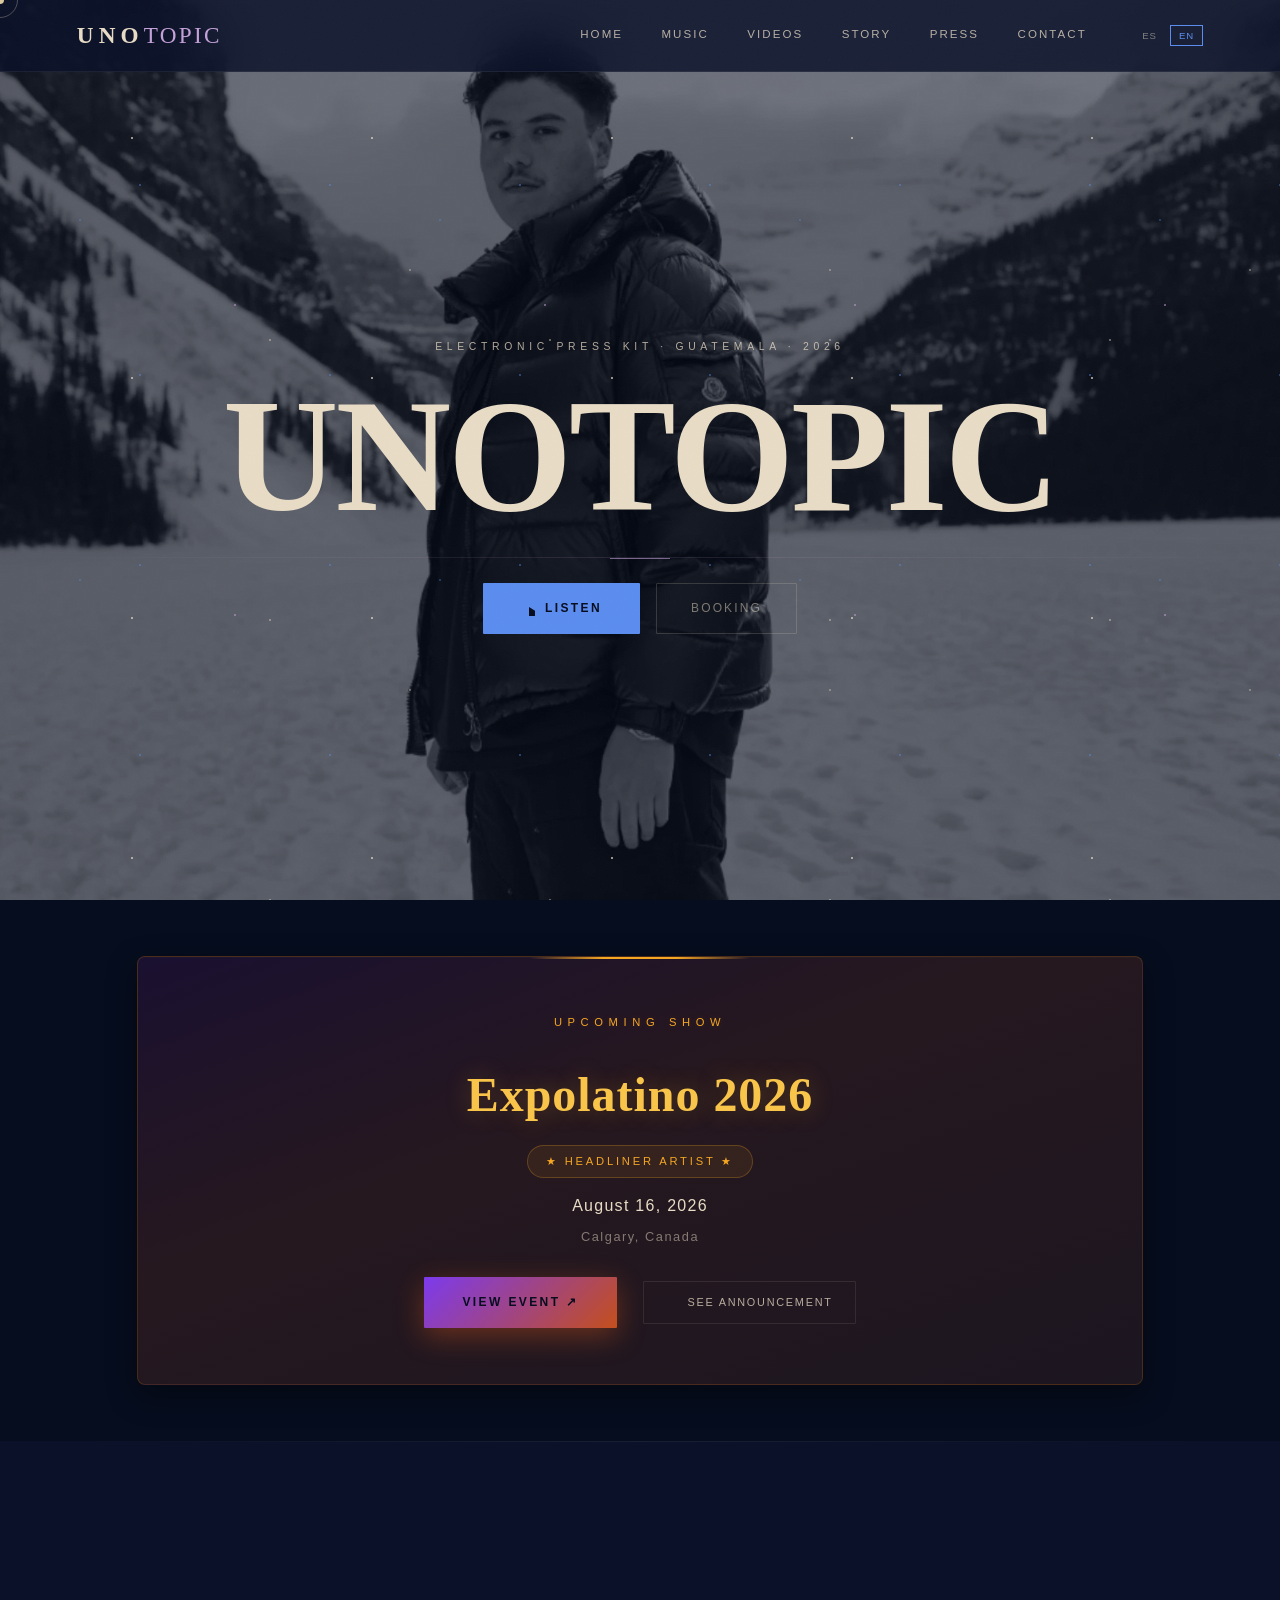
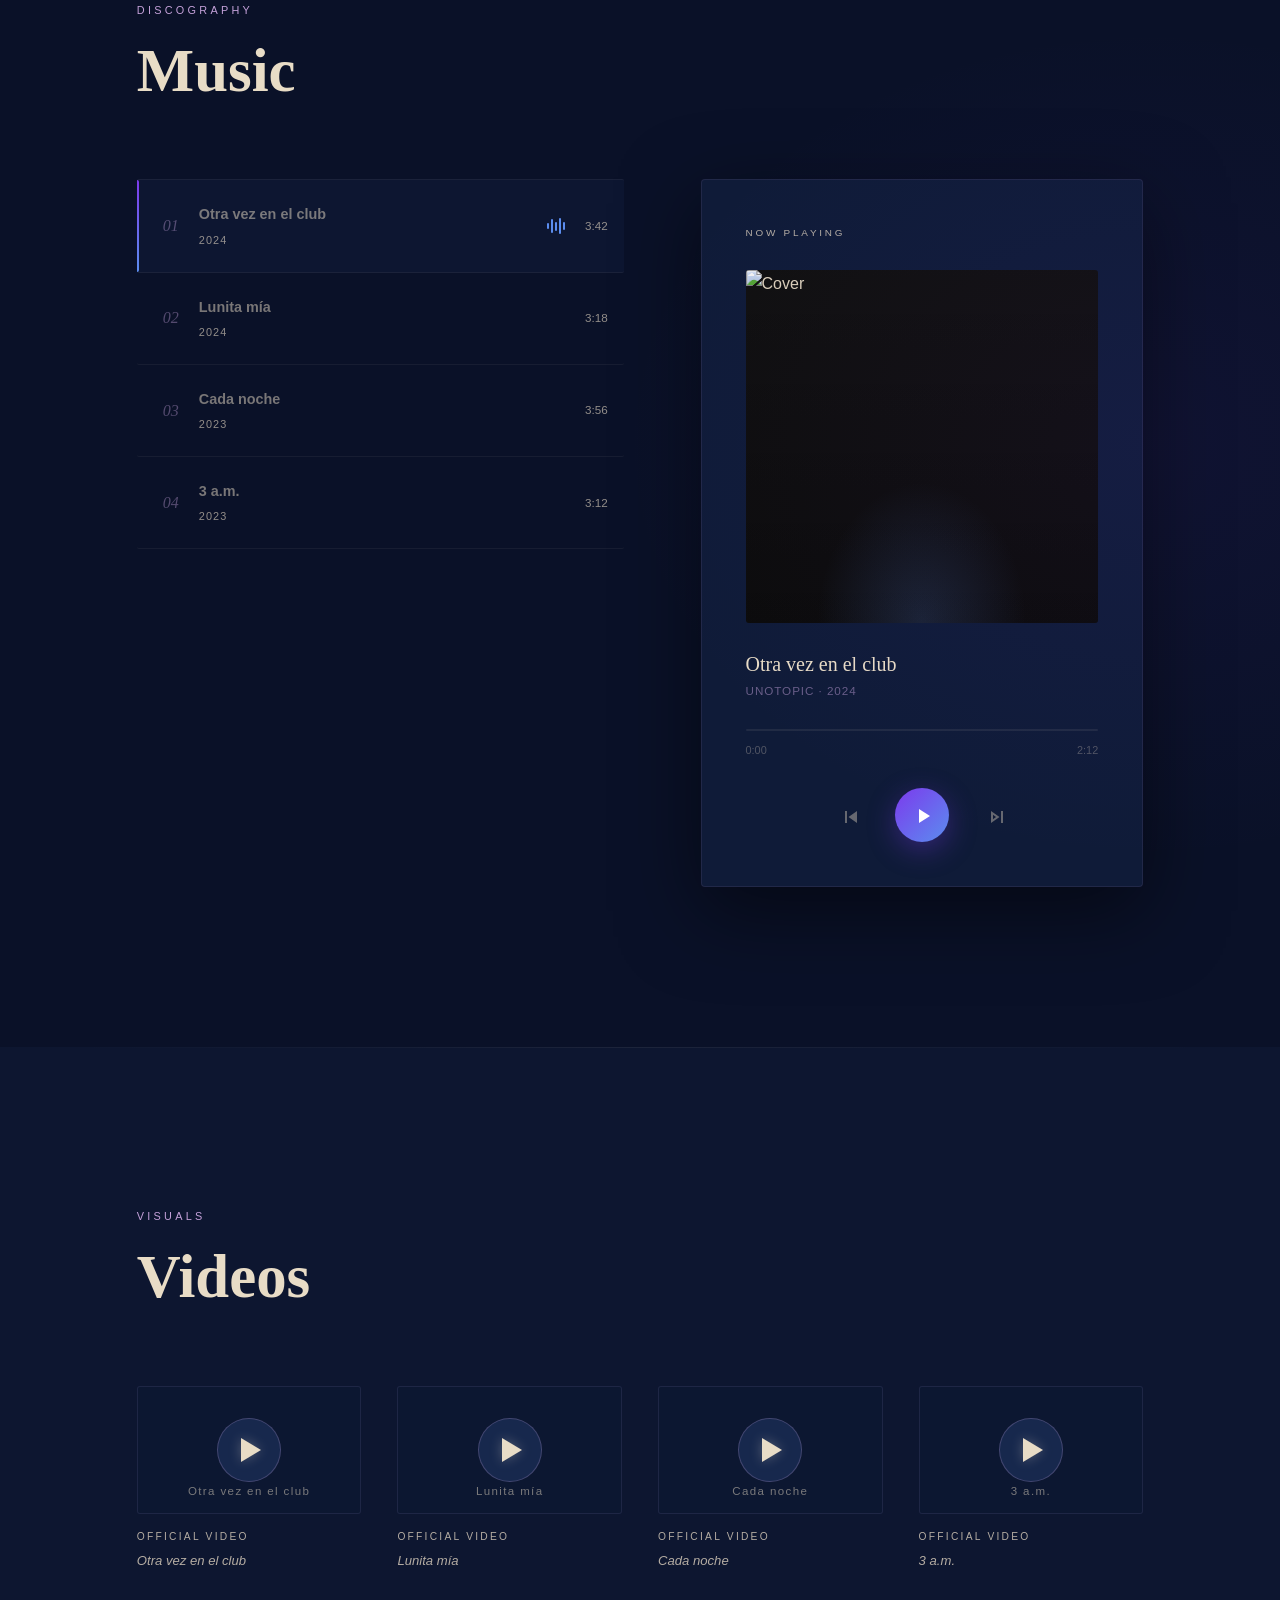
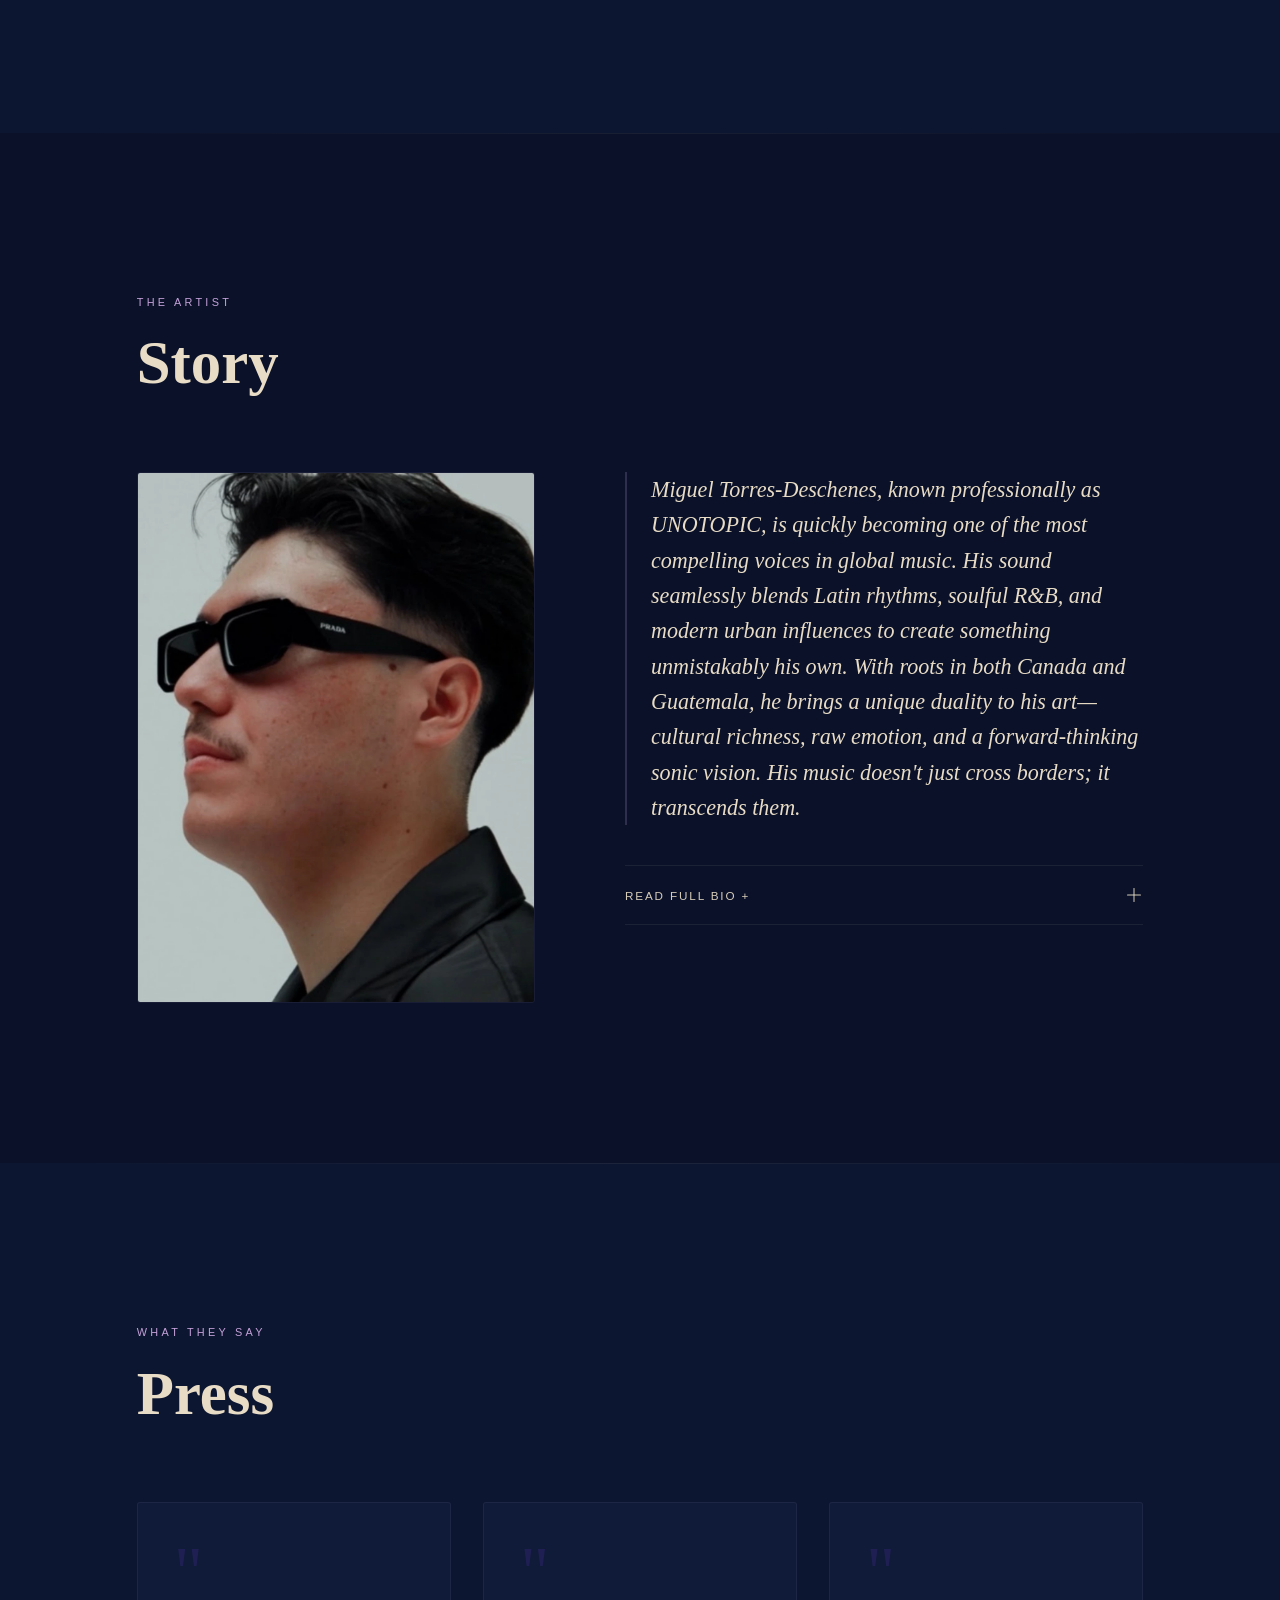
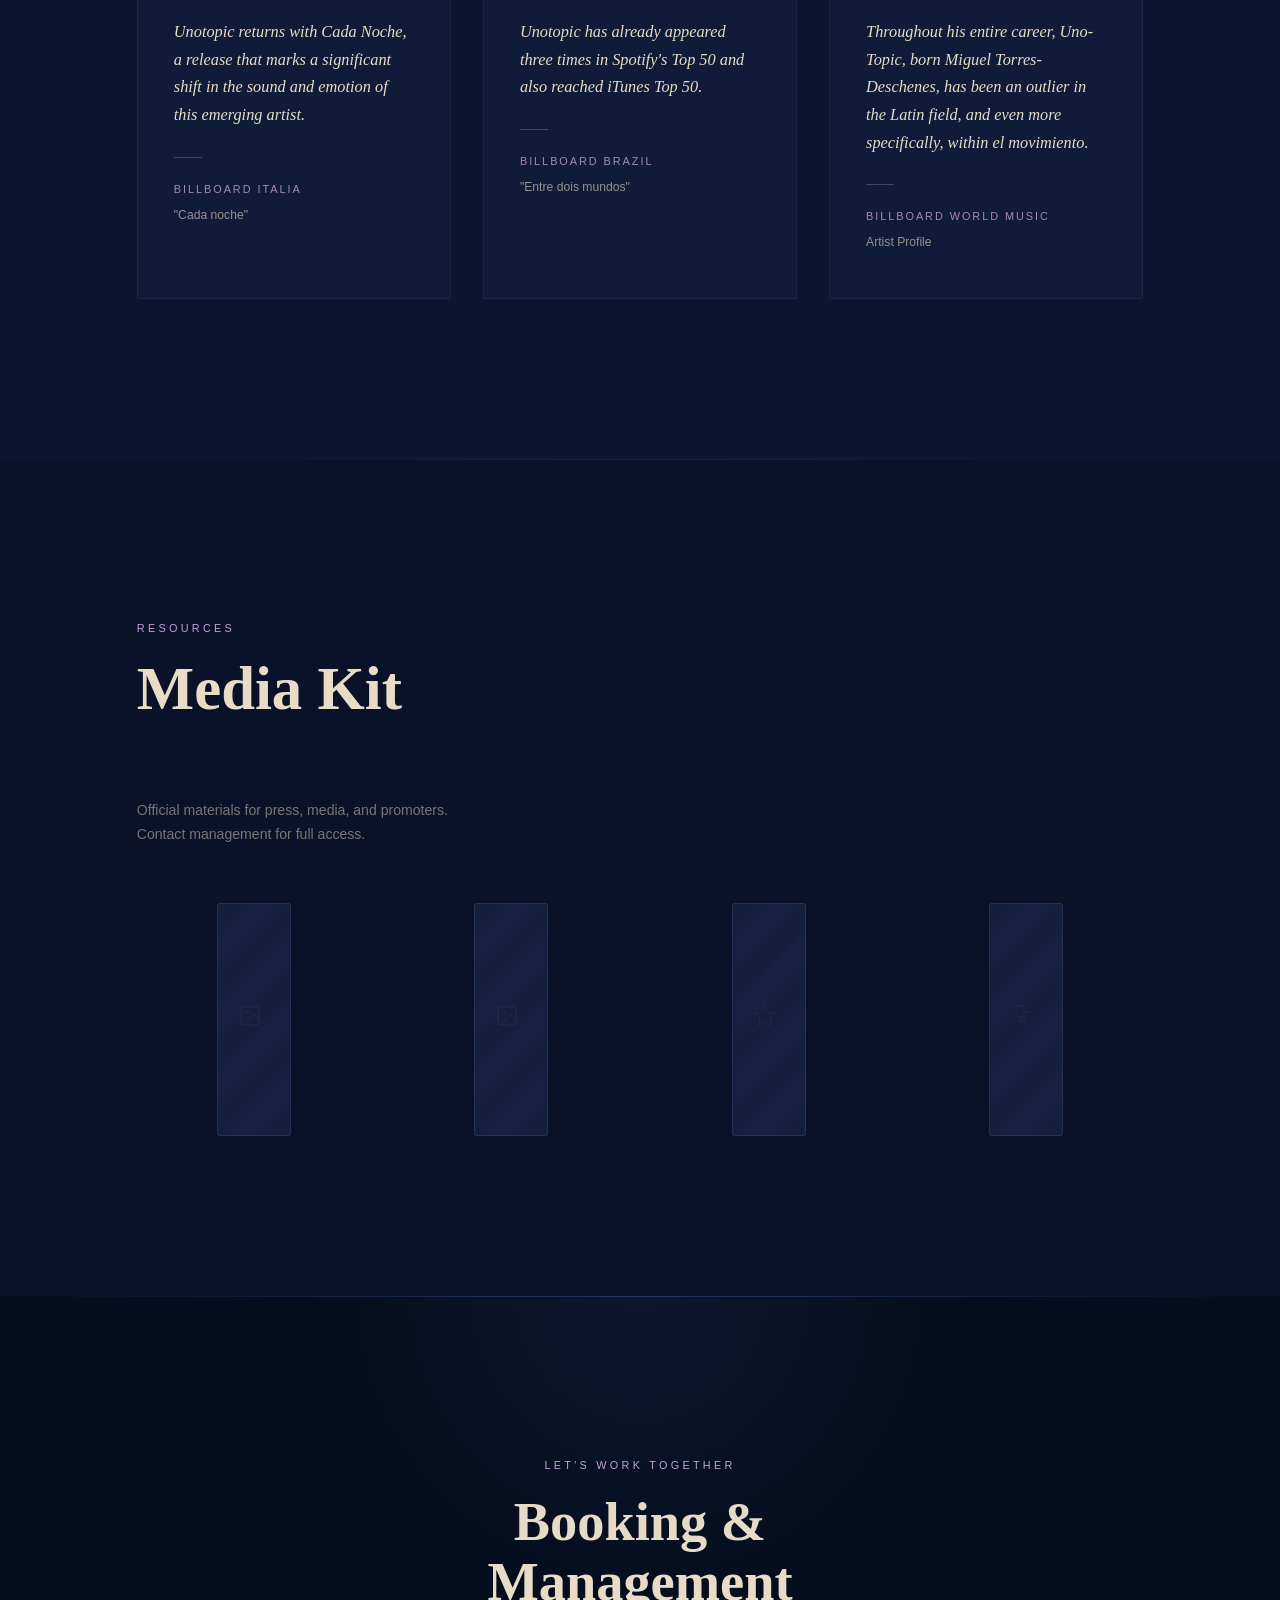
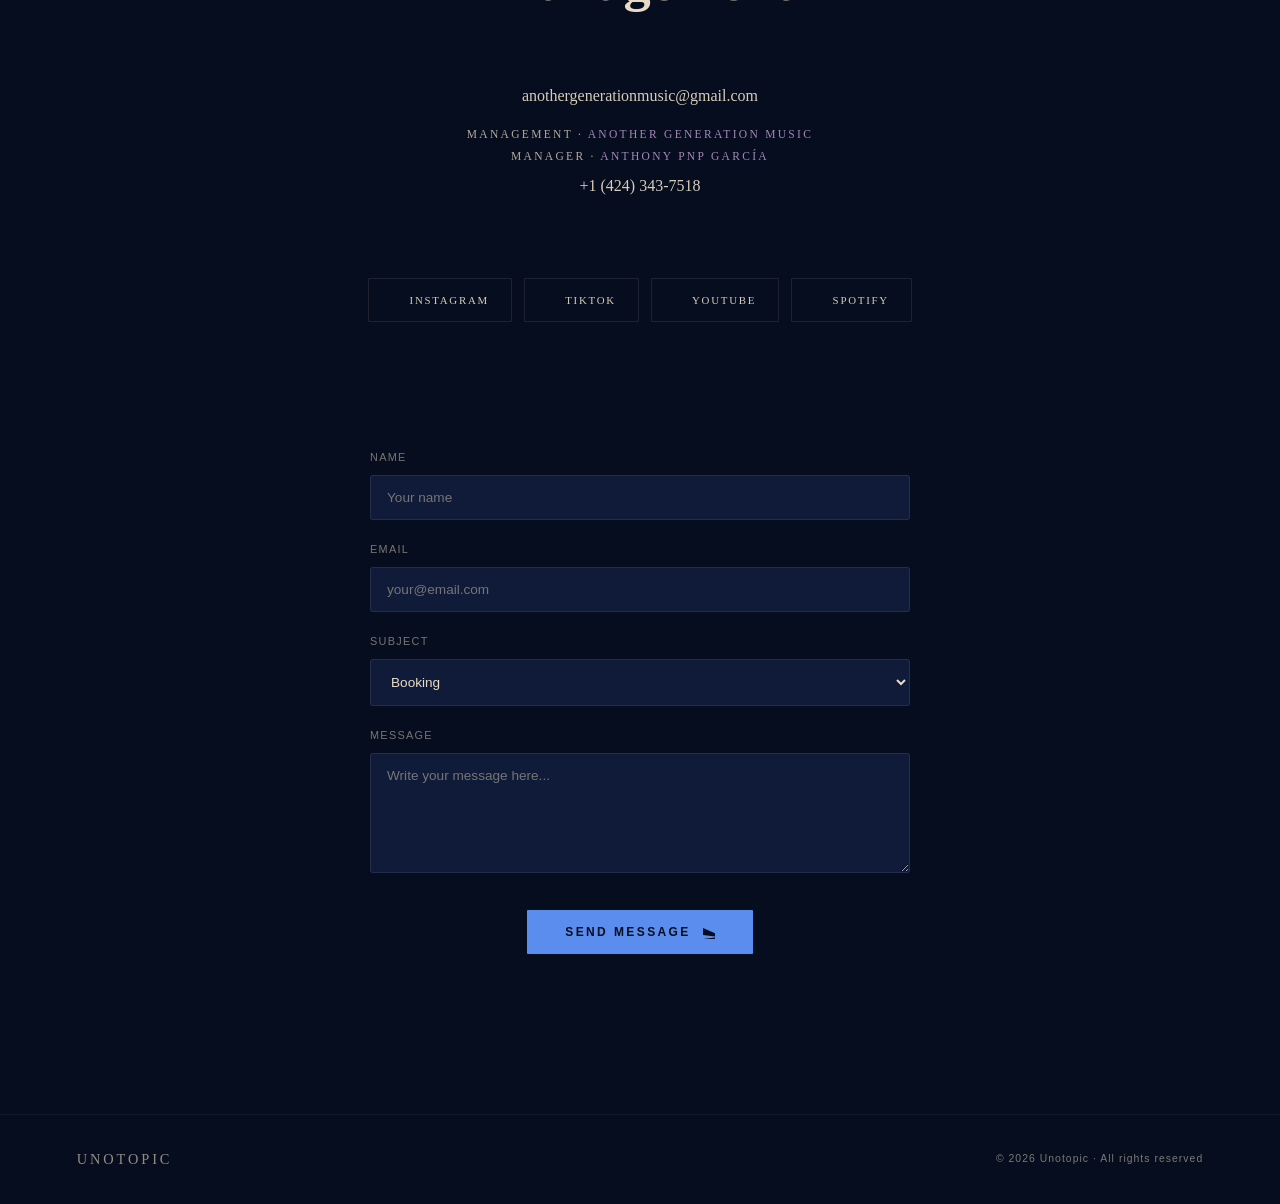
==== commit 690c9fb2: "Refactor final: limpieza de CSS y eliminación de comentarios" ====
--- a/index V01.html
+++ b/index V01.html
@@ -180,11 +180,21 @@
     <h2 class="sec-title r d1" data-i18n="mk_title">Media Kit</h2>
     <span class="title-rule r d2" id="rule-mk"></span>
     <p class="mk-intro r d2" data-i18n="mk_intro">Materiales oficiales para prensa, medios y promotores.<br>Contactar a management para acceso completo.</p>
+    
     <div class="mk-grid">
-      <div class="mk-item r d1"><div class="ph" style="height:100%;"><svg class="ph-icon" width="32" height="32" viewBox="0 24 24" fill="none" stroke="currentColor" stroke-width="1"><rect x="3" y="3" width="18" height="18" rx="2"/><circle cx="8.5" cy="8.5" r="1.5"/><path d="m21 15-5-5L5 21"/></svg><span class="ph-lbl">[FOTO-PRESS-4K-1]</span></div><div class="mk-badge">JPG · 4K · Fondo negro</div></div>
-      <div class="mk-item r d2"><div class="ph" style="height:100%;"><svg class="ph-icon" width="32" height="32" viewBox="0 24 24" fill="none" stroke="currentColor" stroke-width="1"><rect x="3" y="3" width="18" height="18" rx="2"/><circle cx="8.5" cy="8.5" r="1.5"/><path d="m21 15-5-5L5 21"/></svg><span class="ph-lbl">[FOTO-PRESS-4K-2]</span></div><div class="mk-badge">JPG · 4K · Fondo blanco</div></div>
-      <div class="mk-item r d1"><div class="ph" style="height:100%;"><svg class="ph-icon" width="32" height="32" viewBox="0 24 24" fill="none" stroke="currentColor" stroke-width="1"><polygon points="12 2 15.09 8.26 22 9.27 17 14.14 18.18 21.02 12 17.77 5.82 21.02 7 14.14 2 9.27 8.91 8.26 12 2"/></svg><span class="ph-lbl">[LOGO-PACK]</span></div><div class="mk-badge">SVG + PNG · Variantes</div></div>
-      <div class="mk-item r d2"><div class="ph" style="height:100%;"><svg class="ph-icon" width="32" height="32" viewBox="0 24 24" fill="none" stroke="currentColor" stroke-width="1"><path d="M14 2H6a2 0 0-2 2v16a2 0 2 2h12a2 0 2-2V8z"/><polyline points="14 2 14 8 20 8"/><line x1="16" y1="13" x2="8" y2="13"/><line x1="16" y1="17" x2="8" y2="17"/></svg><span class="ph-lbl">[RIDER-PDF]</span></div><div class="mk-badge">PDF · Técnico + Hosp.</div></div>
+      <div class="mk-item r d1"><div class="ph" style="height:100%;"><svg class="ph-icon" width="32" height="32" viewBox="0 24 24" fill="none" stroke="currentColor" stroke-width="1"><rect x="3" y="3" width="18" height="18" rx="2"/><circle cx="8.5" cy="8.5" r="1.5"/><path d="m21 15-5-5L5 21"/></svg></div></div>
+      
+      <div class="mk-item r d2"><div class="ph" style="height:100%;"><svg class="ph-icon" width="32" height="32" viewBox="0 24 24" fill="none" stroke="currentColor" stroke-width="1"><rect x="3" y="3" width="18" height="18" rx="2"/><circle cx="8.5" cy="8.5" r="1.5"/><path d="m21 15-5-5L5 21"/></svg></div></div>
+      
+      <div class="mk-item r d1"><div class="ph" style="height:100%;"><svg class="ph-icon" width="32" height="32" viewBox="0 24 24" fill="none" stroke="currentColor" stroke-width="1"><polygon points="12 2 15.09 8.26 22 9.27 17 14.14 18.18 21.02 12 17.77 5.82 21.02 7 14.14 2 9.27 8.91 8.26 12 2"/></svg></div></div>
+      
+      <a href="assets/docs/media-kit.pdf" class="mk-item r d2" download>
+        <div class="ph" style="height:100%;">
+          <svg class="ph-icon" width="32" height="32" viewBox="0 24 24" fill="none" stroke="currentColor" stroke-width="1">
+            <path d="M14 2H6a2 0 0-2 2v16a2 0 2 2h12a2 0 2-2V8z"/><polyline points="14 2 14 8 20 8"/><line x1="16" y1="13" x2="8" y2="13"/><line x1="16" y1="17" x2="8" y2="17"/>
+          </svg>
+        </div>
+      </a>
     </div>
   </div>
 </section>
--- a/estilos.css
+++ b/estilos.css
@@ -1380,44 +1380,42 @@
 #media-kit {
   background: var(--navy);
 }
+
 .mk-intro {
   font-size: 0.88rem;
   color: var(--arena-muted);
   max-width: 480px;
   margin-bottom: var(--gap-md);
 }
+
 .mk-grid {
   display: grid;
   grid-template-columns: repeat(4, 1fr);
   gap: clamp(16px, 2.5vw, 24px);
 }
+
 .mk-item {
   aspect-ratio: 1 / 1;
   cursor: pointer;
   transition: transform var(--dur-fast) var(--ease-out);
-}
+  display: flex;
+  align-items: center;
+  justify-content: center;
+}
+
 .mk-item:hover {
   transform: translateY(-3px);
 }
-.mk-item.ph {
-  height: 100%;
-}
-.mk-item:hover.ph {
+
+.mk-item:hover .ph {
   border-color: rgba(91, 141, 239, 0.25);
   color: rgba(91, 141, 239, 0.55);
 }
-.mk-badge {
-  margin-top: 12px;
-  font-size: 0.62rem;
-  letter-spacing: 0.18em;
-  text-transform: uppercase;
-  color: rgba(232, 220, 198, 0.25);
-  text-align: center;
-}
 
 #contacto {
   background: var(--navy-deep);
 }
+
 #contacto::before {
   content: "";
   position: absolute;
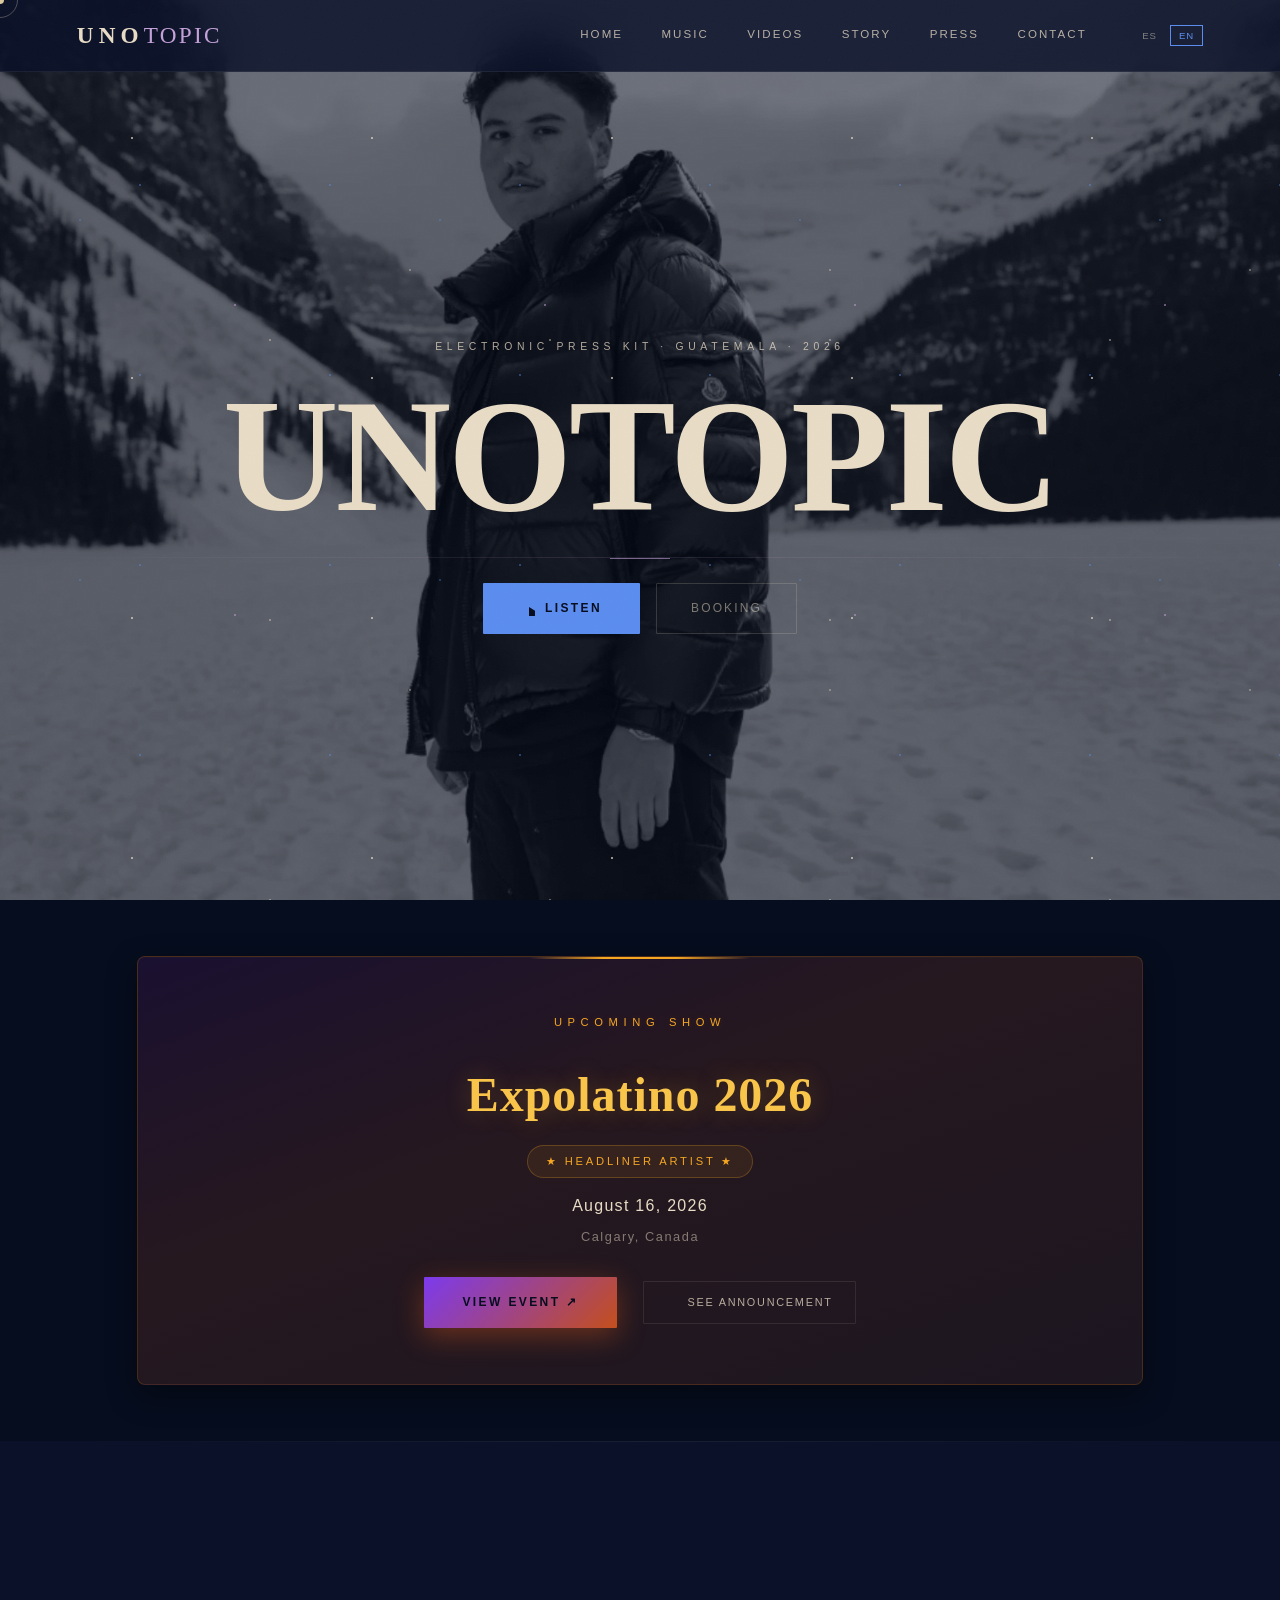
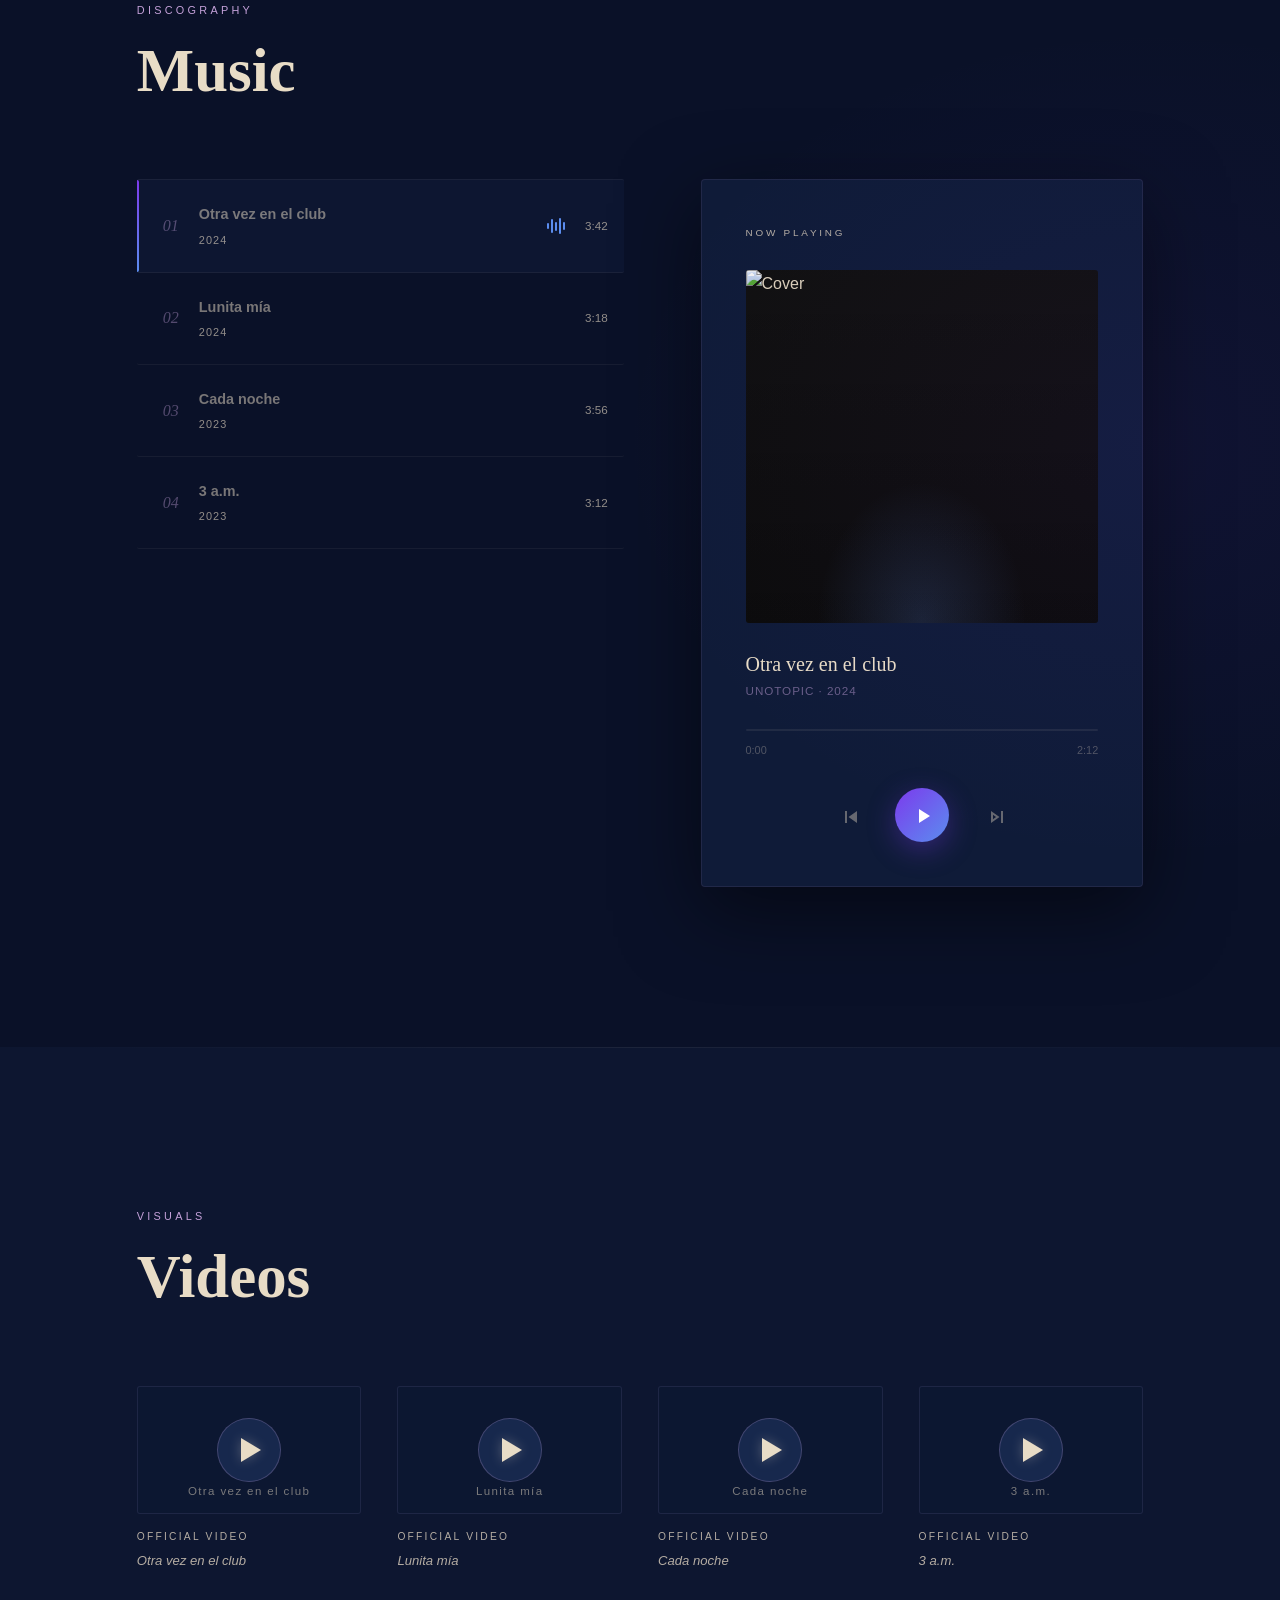
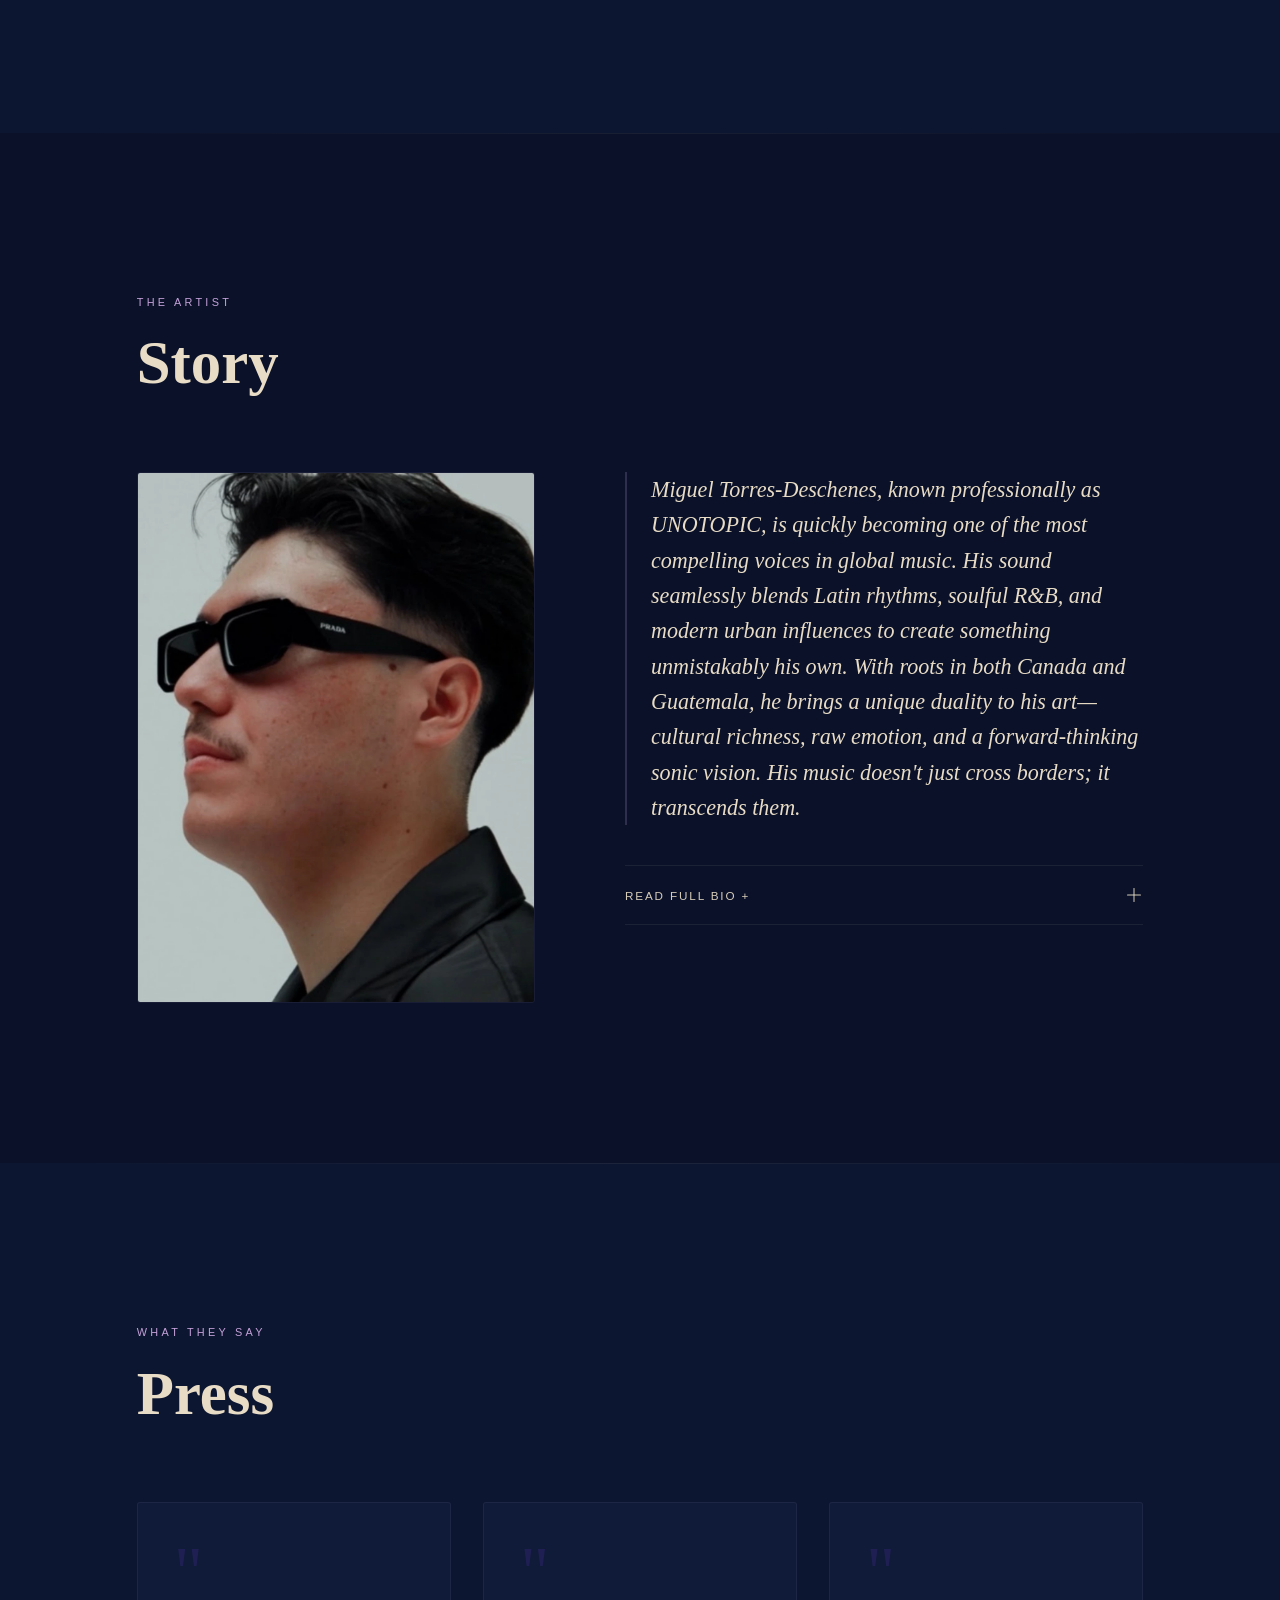
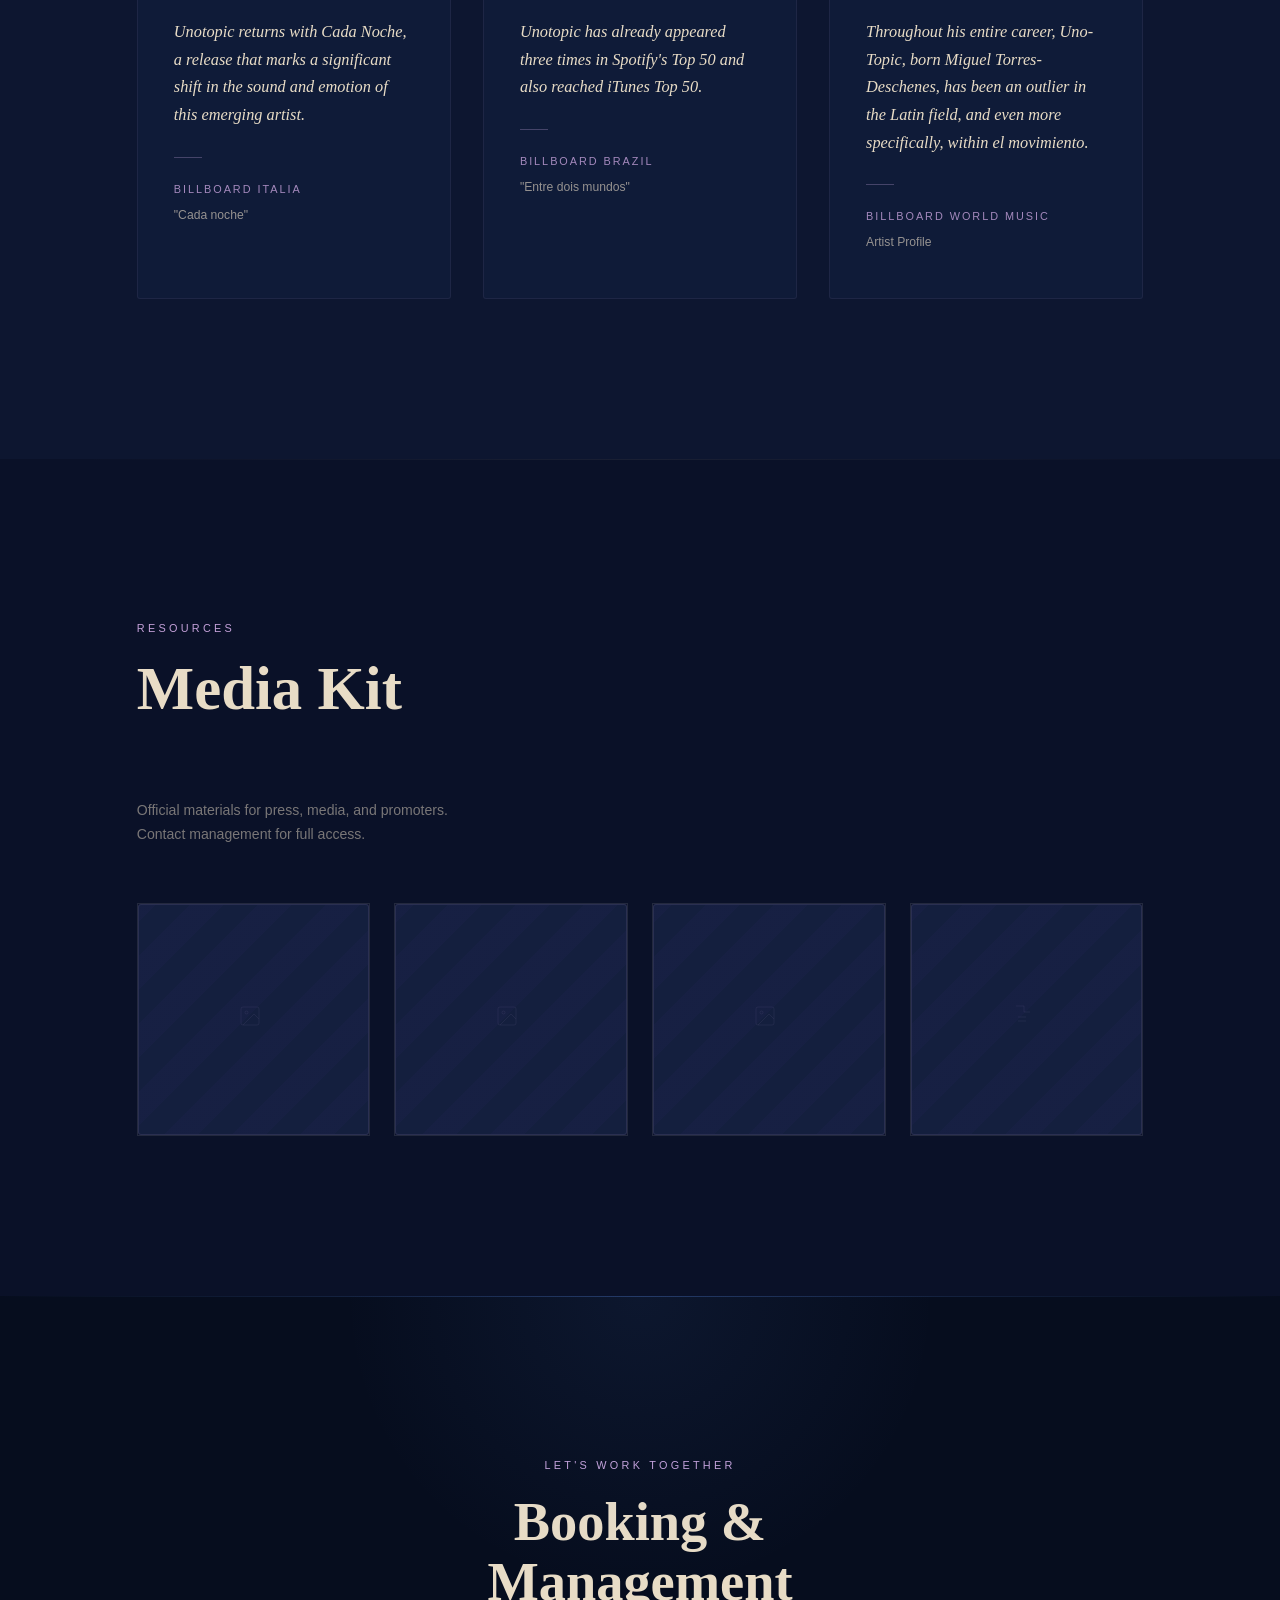
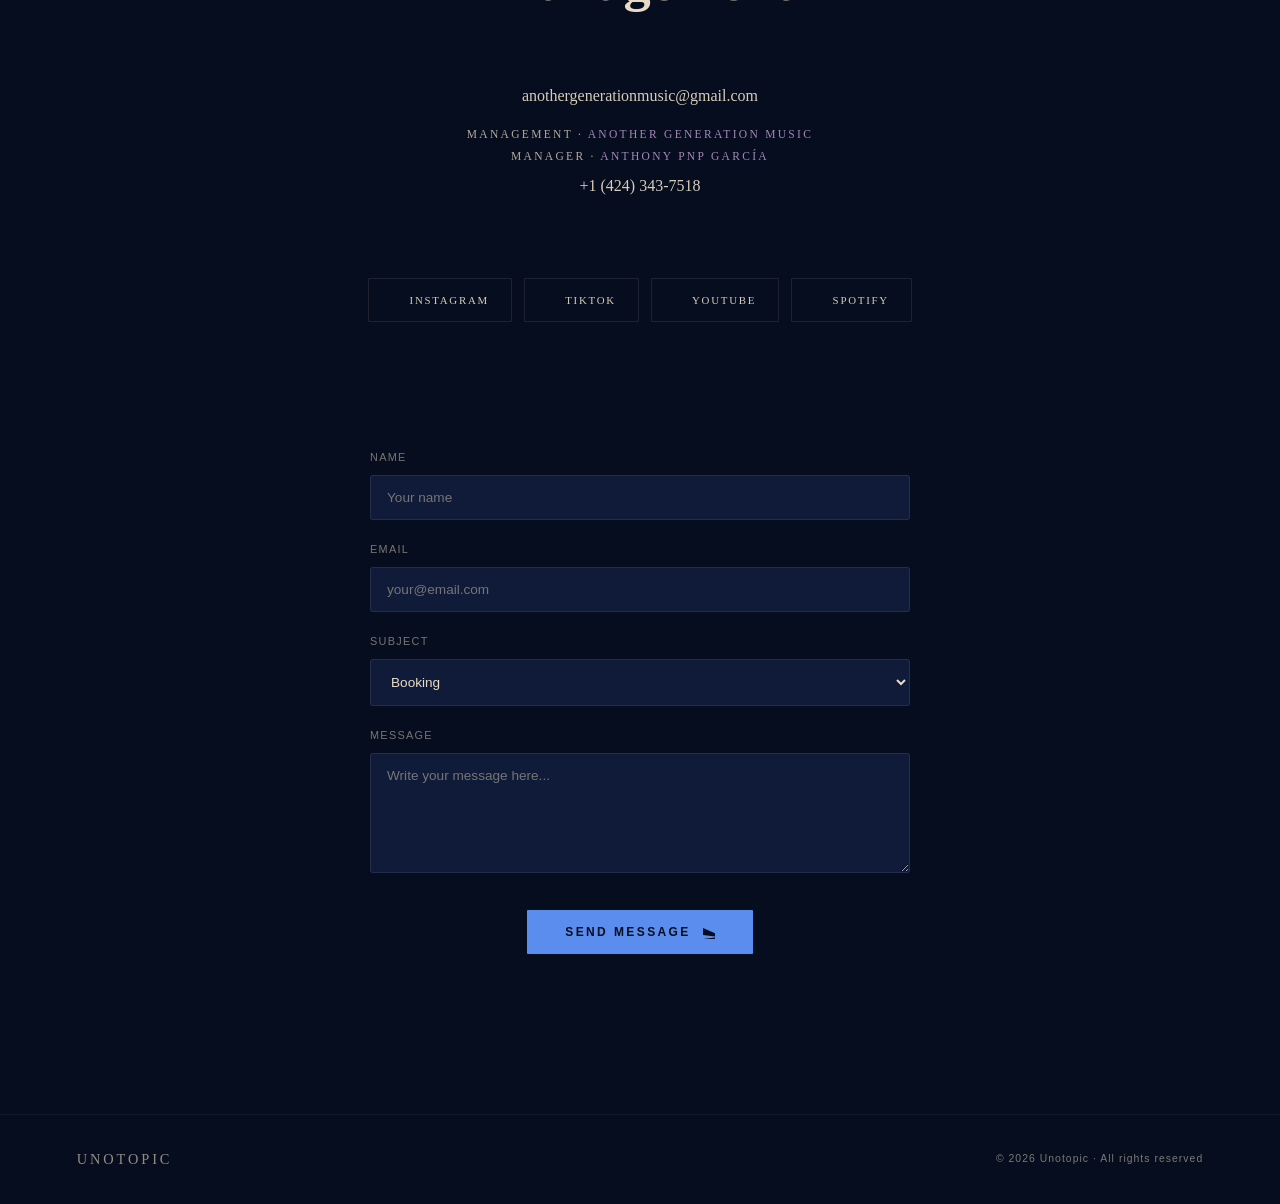
==== commit b7939e9e: "Añadir fotos de prensa y actualizar estilos" ====
--- a/index V01.html
+++ b/index V01.html
@@ -182,11 +182,23 @@
     <p class="mk-intro r d2" data-i18n="mk_intro">Materiales oficiales para prensa, medios y promotores.<br>Contactar a management para acceso completo.</p>
     
     <div class="mk-grid">
-      <div class="mk-item r d1"><div class="ph" style="height:100%;"><svg class="ph-icon" width="32" height="32" viewBox="0 24 24" fill="none" stroke="currentColor" stroke-width="1"><rect x="3" y="3" width="18" height="18" rx="2"/><circle cx="8.5" cy="8.5" r="1.5"/><path d="m21 15-5-5L5 21"/></svg></div></div>
+      <a href="assets/img/foto-prensa-1.jpg" class="mk-item r d1" download>
+        <div class="ph" style="height:100%;">
+          <svg class="ph-icon" width="32" height="32" viewBox="0 24 24" fill="none" stroke="currentColor" stroke-width="1"><rect x="3" y="3" width="18" height="18" rx="2"/><circle cx="8.5" cy="8.5" r="1.5"/><path d="m21 15-5-5L5 21"/></svg>
+        </div>
+      </a>
       
-      <div class="mk-item r d2"><div class="ph" style="height:100%;"><svg class="ph-icon" width="32" height="32" viewBox="0 24 24" fill="none" stroke="currentColor" stroke-width="1"><rect x="3" y="3" width="18" height="18" rx="2"/><circle cx="8.5" cy="8.5" r="1.5"/><path d="m21 15-5-5L5 21"/></svg></div></div>
+      <a href="assets/img/foto-prensa-2.jpg" class="mk-item r d2" download>
+        <div class="ph" style="height:100%;">
+          <svg class="ph-icon" width="32" height="32" viewBox="0 24 24" fill="none" stroke="currentColor" stroke-width="1"><rect x="3" y="3" width="18" height="18" rx="2"/><circle cx="8.5" cy="8.5" r="1.5"/><path d="m21 15-5-5L5 21"/></svg>
+        </div>
+      </a>
       
-      <div class="mk-item r d1"><div class="ph" style="height:100%;"><svg class="ph-icon" width="32" height="32" viewBox="0 24 24" fill="none" stroke="currentColor" stroke-width="1"><polygon points="12 2 15.09 8.26 22 9.27 17 14.14 18.18 21.02 12 17.77 5.82 21.02 7 14.14 2 9.27 8.91 8.26 12 2"/></svg></div></div>
+      <a href="assets/img/foto-prensa-3.jpg" class="mk-item r d1" download>
+        <div class="ph" style="height:100%;">
+          <svg class="ph-icon" width="32" height="32" viewBox="0 24 24" fill="none" stroke="currentColor" stroke-width="1"><rect x="3" y="3" width="18" height="18" rx="2"/><circle cx="8.5" cy="8.5" r="1.5"/><path d="m21 15-5-5L5 21"/></svg>
+        </div>
+      </a>
       
       <a href="assets/docs/media-kit.pdf" class="mk-item r d2" download>
         <div class="ph" style="height:100%;">
--- a/estilos.css
+++ b/estilos.css
@@ -1391,25 +1391,30 @@
 .mk-grid {
   display: grid;
   grid-template-columns: repeat(4, 1fr);
-  gap: clamp(16px, 2.5vw, 24px);
+  gap: 24px;
 }
 
 .mk-item {
-  aspect-ratio: 1 / 1;
+  display: flex; /* Esto hace que el <a> se comporte bien en el grid */
+  aspect-ratio: 1 / 1; /* Mantiene el cuadrado perfecto */
+  width: 100%;
   cursor: pointer;
+  text-decoration: none; /* Quita subrayados de links */
+  border: 1px solid rgba(255, 255, 255, 0.1); /* Para ver el cuadro */
   transition: transform var(--dur-fast) var(--ease-out);
-  display: flex;
-  align-items: center;
-  justify-content: center;
 }
 
 .mk-item:hover {
   transform: translateY(-3px);
-}
-
-.mk-item:hover .ph {
-  border-color: rgba(91, 141, 239, 0.25);
-  color: rgba(91, 141, 239, 0.55);
+  border-color: rgba(91, 141, 239, 0.5);
+}
+
+.mk-item .ph {
+  width: 100%;
+  height: 100%;
+  display: flex;
+  align-items: center;
+  justify-content: center;
 }
 
 #contacto {
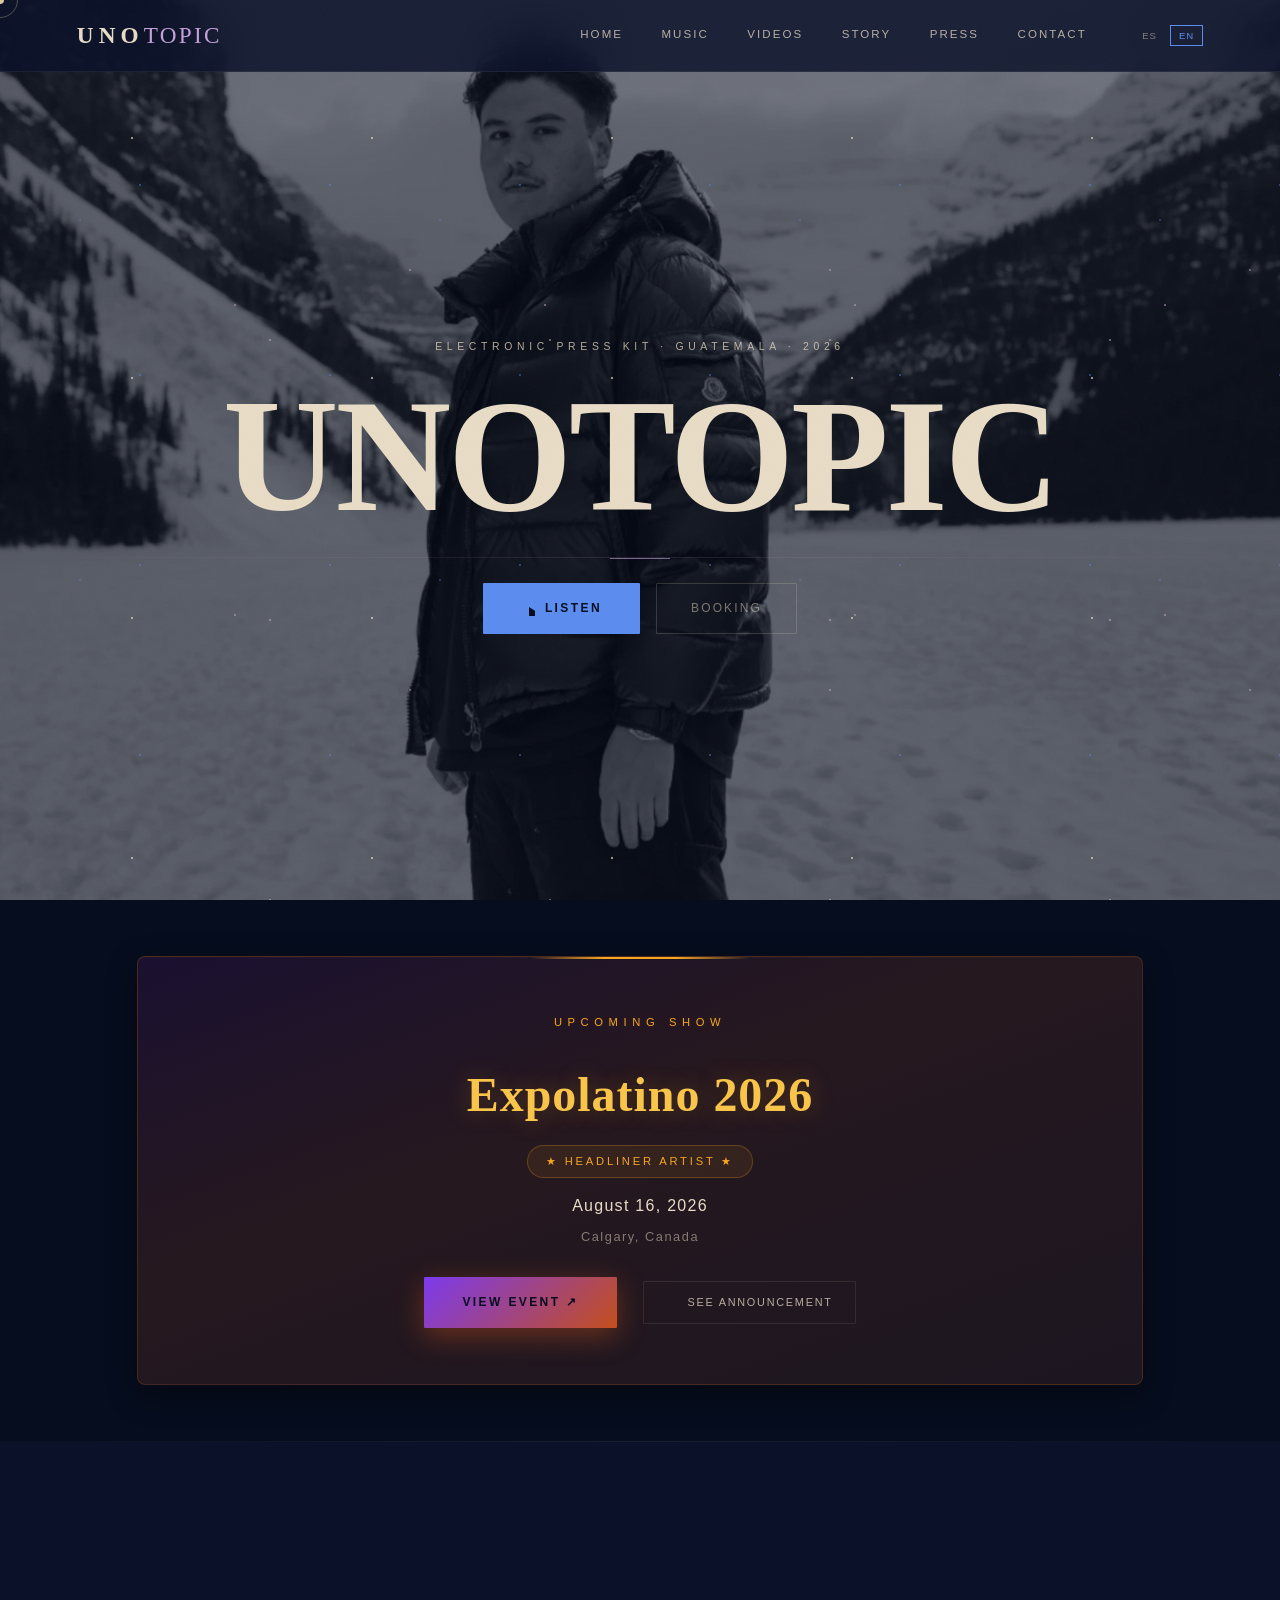
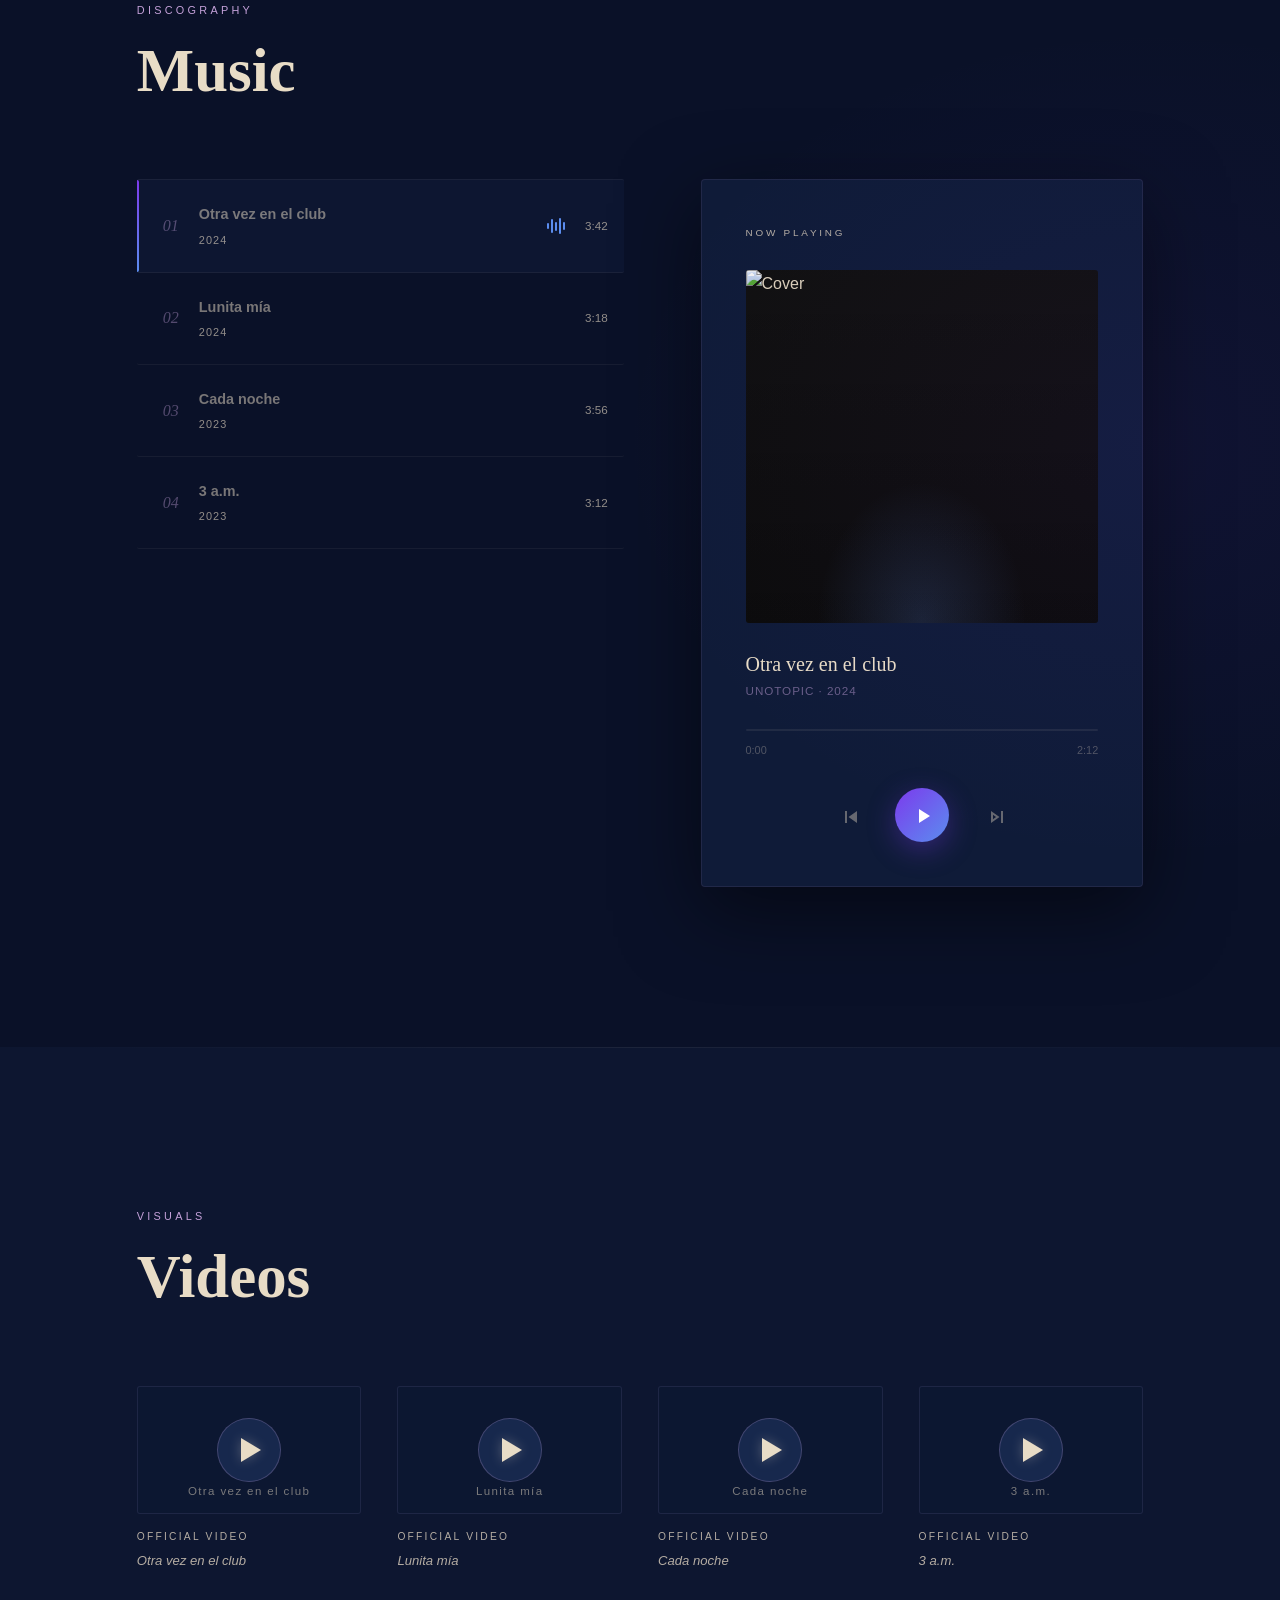
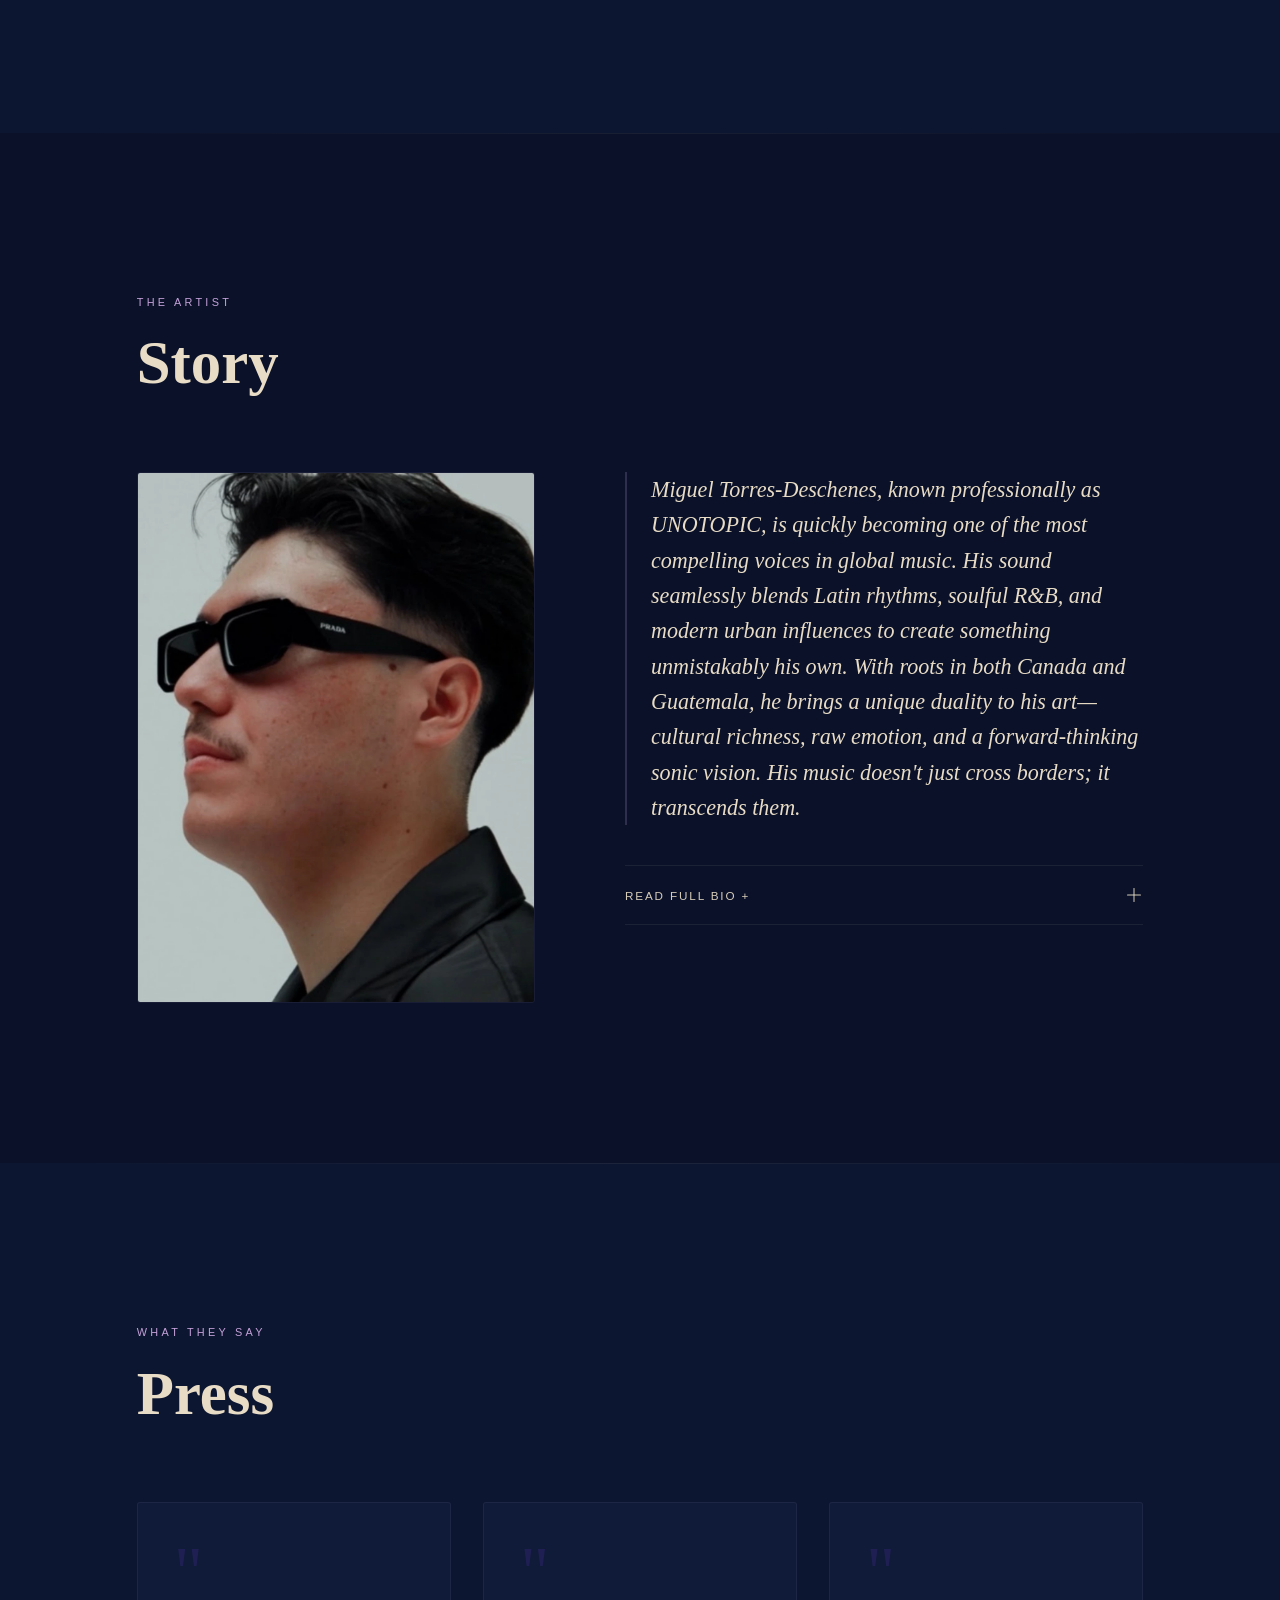
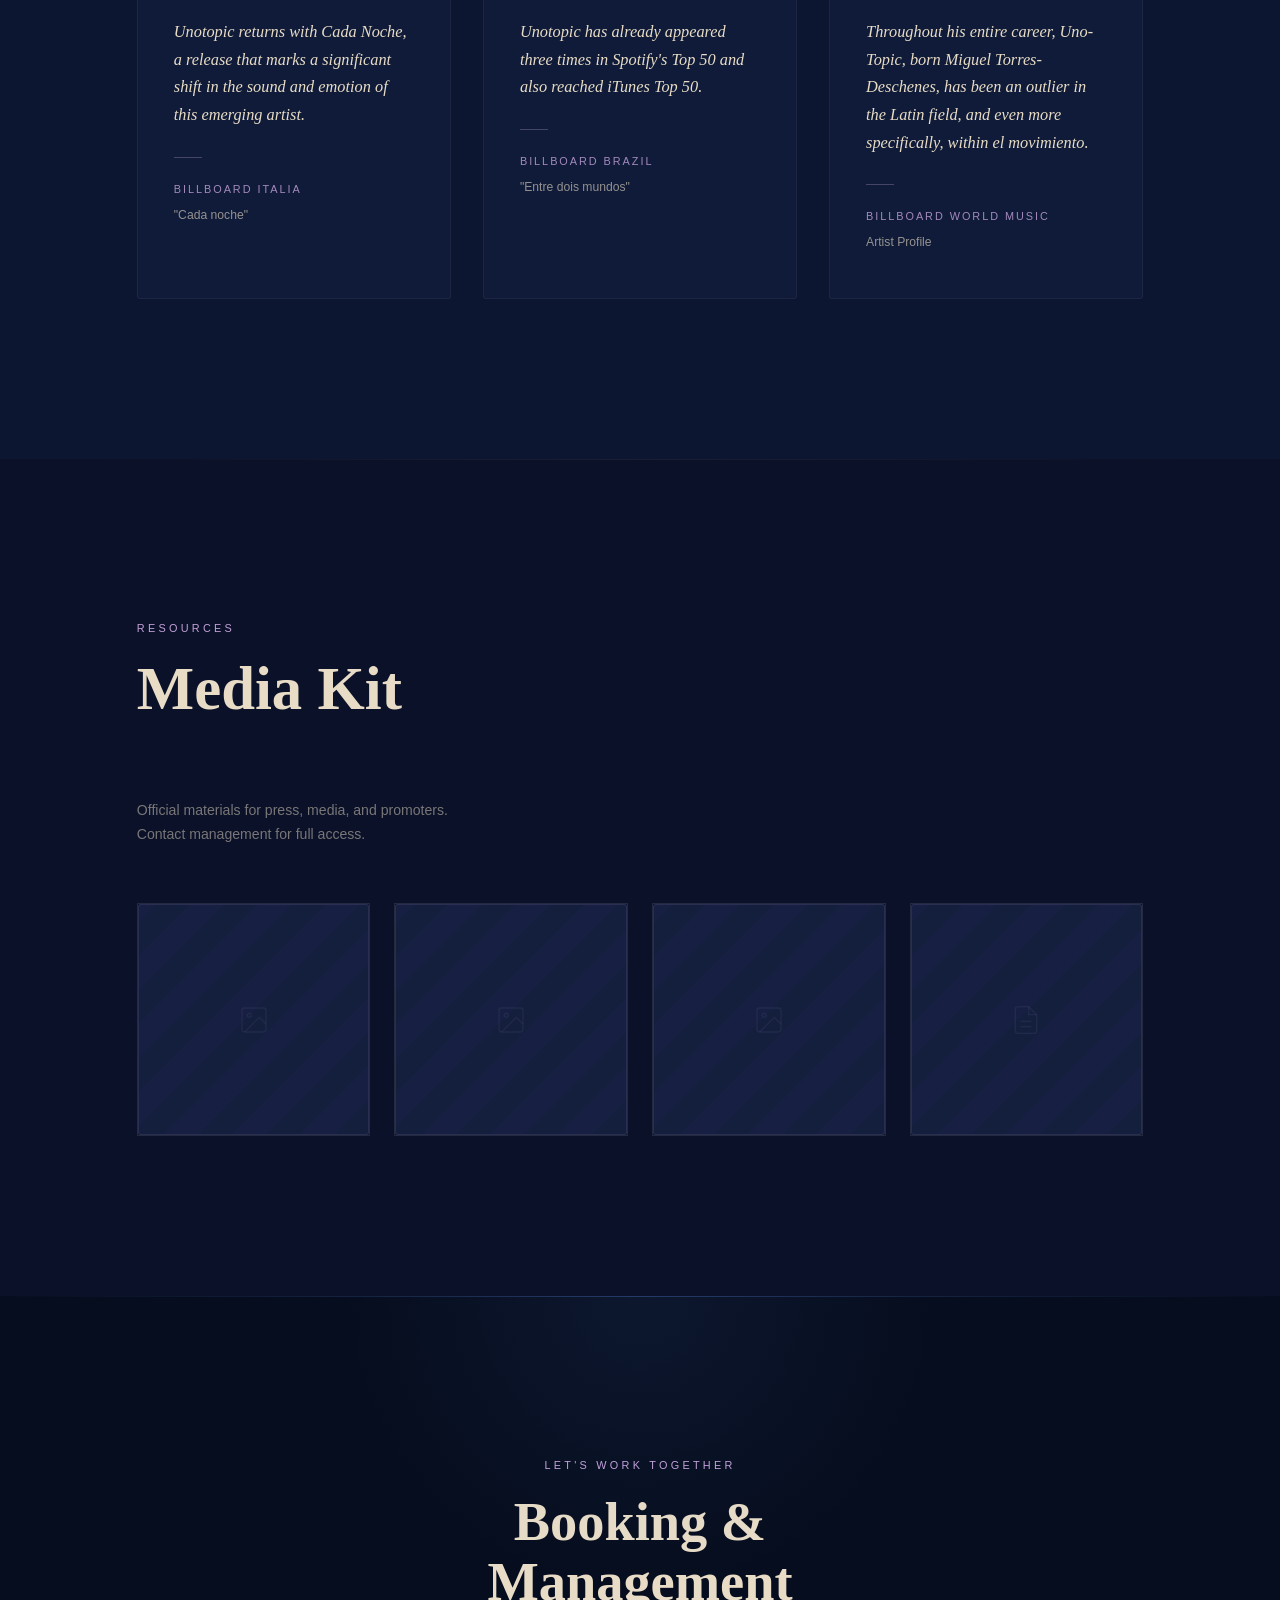
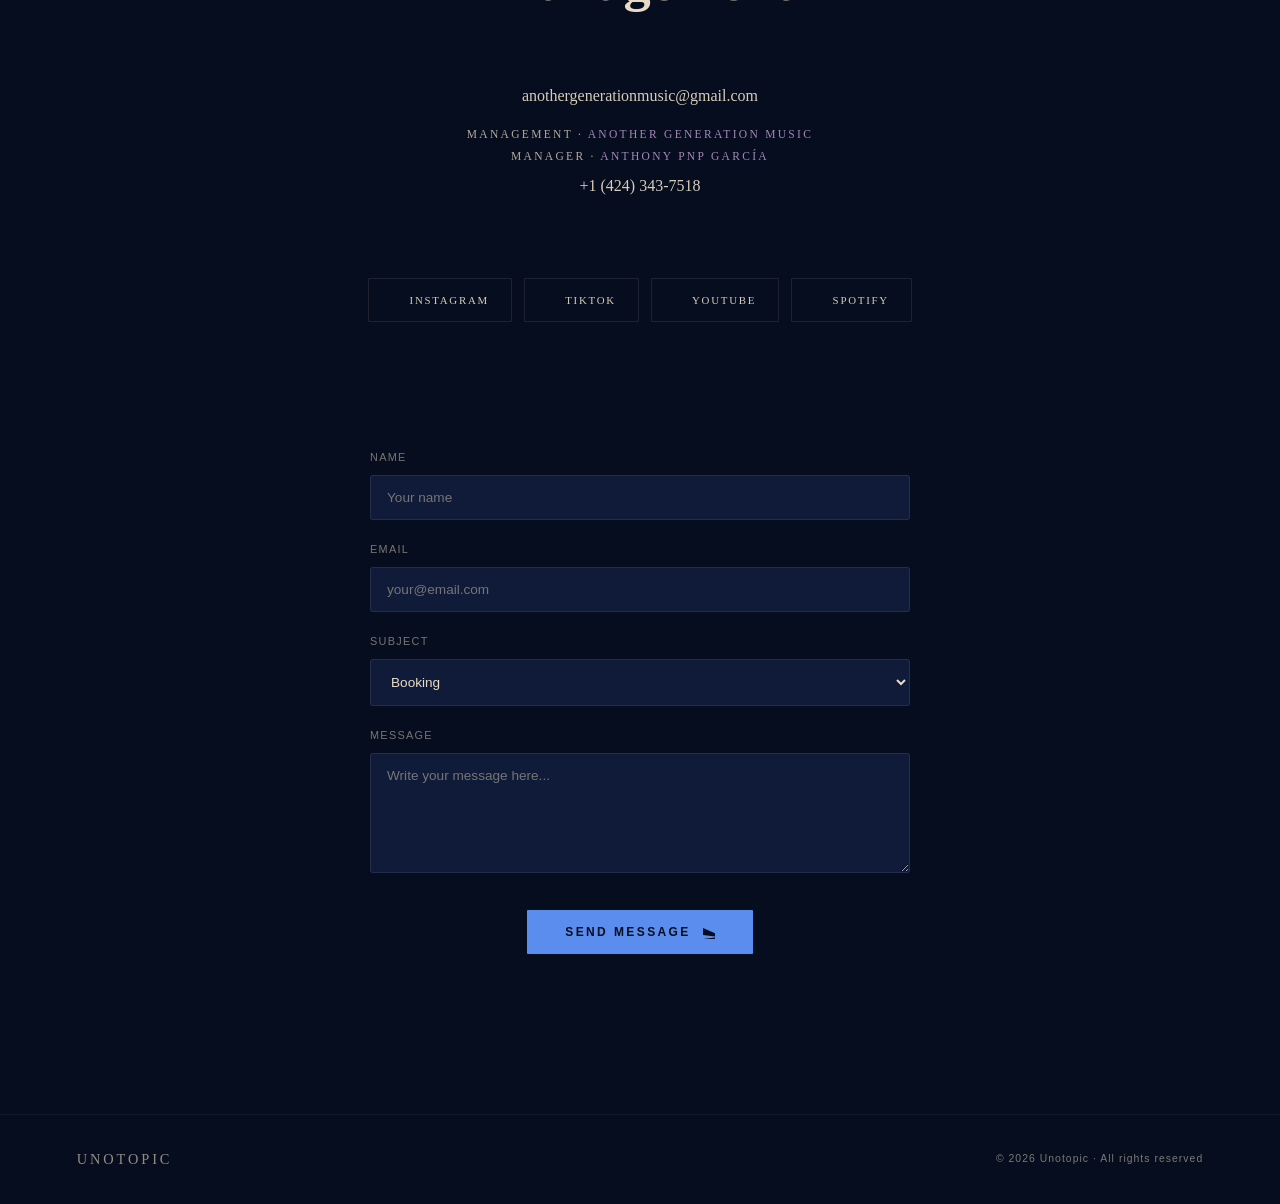
==== commit b0a4c9d3: "Corregir sintaxis SVG y asegurar rutas" ====
--- a/index V01.html
+++ b/index V01.html
@@ -182,33 +182,33 @@
     <p class="mk-intro r d2" data-i18n="mk_intro">Materiales oficiales para prensa, medios y promotores.<br>Contactar a management para acceso completo.</p>
     
     <div class="mk-grid">
-      <a href="assets/img/foto-prensa-1.jpg" class="mk-item r d1" download>
-        <div class="ph" style="height:100%;">
-          <svg class="ph-icon" width="32" height="32" viewBox="0 24 24" fill="none" stroke="currentColor" stroke-width="1"><rect x="3" y="3" width="18" height="18" rx="2"/><circle cx="8.5" cy="8.5" r="1.5"/><path d="m21 15-5-5L5 21"/></svg>
-        </div>
-      </a>
-      
-      <a href="assets/img/foto-prensa-2.jpg" class="mk-item r d2" download>
-        <div class="ph" style="height:100%;">
-          <svg class="ph-icon" width="32" height="32" viewBox="0 24 24" fill="none" stroke="currentColor" stroke-width="1"><rect x="3" y="3" width="18" height="18" rx="2"/><circle cx="8.5" cy="8.5" r="1.5"/><path d="m21 15-5-5L5 21"/></svg>
-        </div>
-      </a>
-      
-      <a href="assets/img/foto-prensa-3.jpg" class="mk-item r d1" download>
-        <div class="ph" style="height:100%;">
-          <svg class="ph-icon" width="32" height="32" viewBox="0 24 24" fill="none" stroke="currentColor" stroke-width="1"><rect x="3" y="3" width="18" height="18" rx="2"/><circle cx="8.5" cy="8.5" r="1.5"/><path d="m21 15-5-5L5 21"/></svg>
-        </div>
-      </a>
-      
-      <a href="assets/docs/media-kit.pdf" class="mk-item r d2" download>
-        <div class="ph" style="height:100%;">
-          <svg class="ph-icon" width="32" height="32" viewBox="0 24 24" fill="none" stroke="currentColor" stroke-width="1">
-            <path d="M14 2H6a2 0 0-2 2v16a2 0 2 2h12a2 0 2-2V8z"/><polyline points="14 2 14 8 20 8"/><line x1="16" y1="13" x2="8" y2="13"/><line x1="16" y1="17" x2="8" y2="17"/>
-          </svg>
-        </div>
-      </a>
-    </div>
-  </div>
+  <a href="assets/img/foto-prensa-1.jpg" class="mk-item r d1" download>
+    <div class="ph" style="height:100%;">
+      <svg class="ph-icon" width="32" height="32" viewBox="0 0 24 24" fill="none" stroke="currentColor" stroke-width="1"><rect x="3" y="3" width="18" height="18" rx="2"/><circle cx="8.5" cy="8.5" r="1.5"/><path d="m21 15-5-5L5 21"/></svg>
+    </div>
+  </a>
+  
+  <a href="assets/img/foto-prensa-2.jpg" class="mk-item r d2" download>
+    <div class="ph" style="height:100%;">
+      <svg class="ph-icon" width="32" height="32" viewBox="0 0 24 24" fill="none" stroke="currentColor" stroke-width="1"><rect x="3" y="3" width="18" height="18" rx="2"/><circle cx="8.5" cy="8.5" r="1.5"/><path d="m21 15-5-5L5 21"/></svg>
+    </div>
+  </a>
+  
+  <a href="assets/img/foto-prensa-3.jpg" class="mk-item r d1" download>
+    <div class="ph" style="height:100%;">
+      <svg class="ph-icon" width="32" height="32" viewBox="0 0 24 24" fill="none" stroke="currentColor" stroke-width="1"><rect x="3" y="3" width="18" height="18" rx="2"/><circle cx="8.5" cy="8.5" r="1.5"/><path d="m21 15-5-5L5 21"/></svg>
+    </div>
+  </a>
+  
+  <a href="assets/docs/media-kit.pdf" class="mk-item r d2" download>
+    <div class="ph" style="height:100%;">
+      <svg class="ph-icon" width="32" height="32" viewBox="0 0 24 24" fill="none" stroke="currentColor" stroke-width="1">
+        <path d="M14 2H6a2 2 0 0 0-2 2v16a2 2 0 0 0 2 2h12a2 2 0 0 0 2-2V8z"/><polyline points="14 2 14 8 20 8"/><line x1="16" y1="13" x2="8" y2="13"/><line x1="16" y1="17" x2="8" y2="17"/>
+      </svg>
+    </div>
+  </a>
+</div>
+</div>
 </section>
 
 <section id="contacto" class="section">
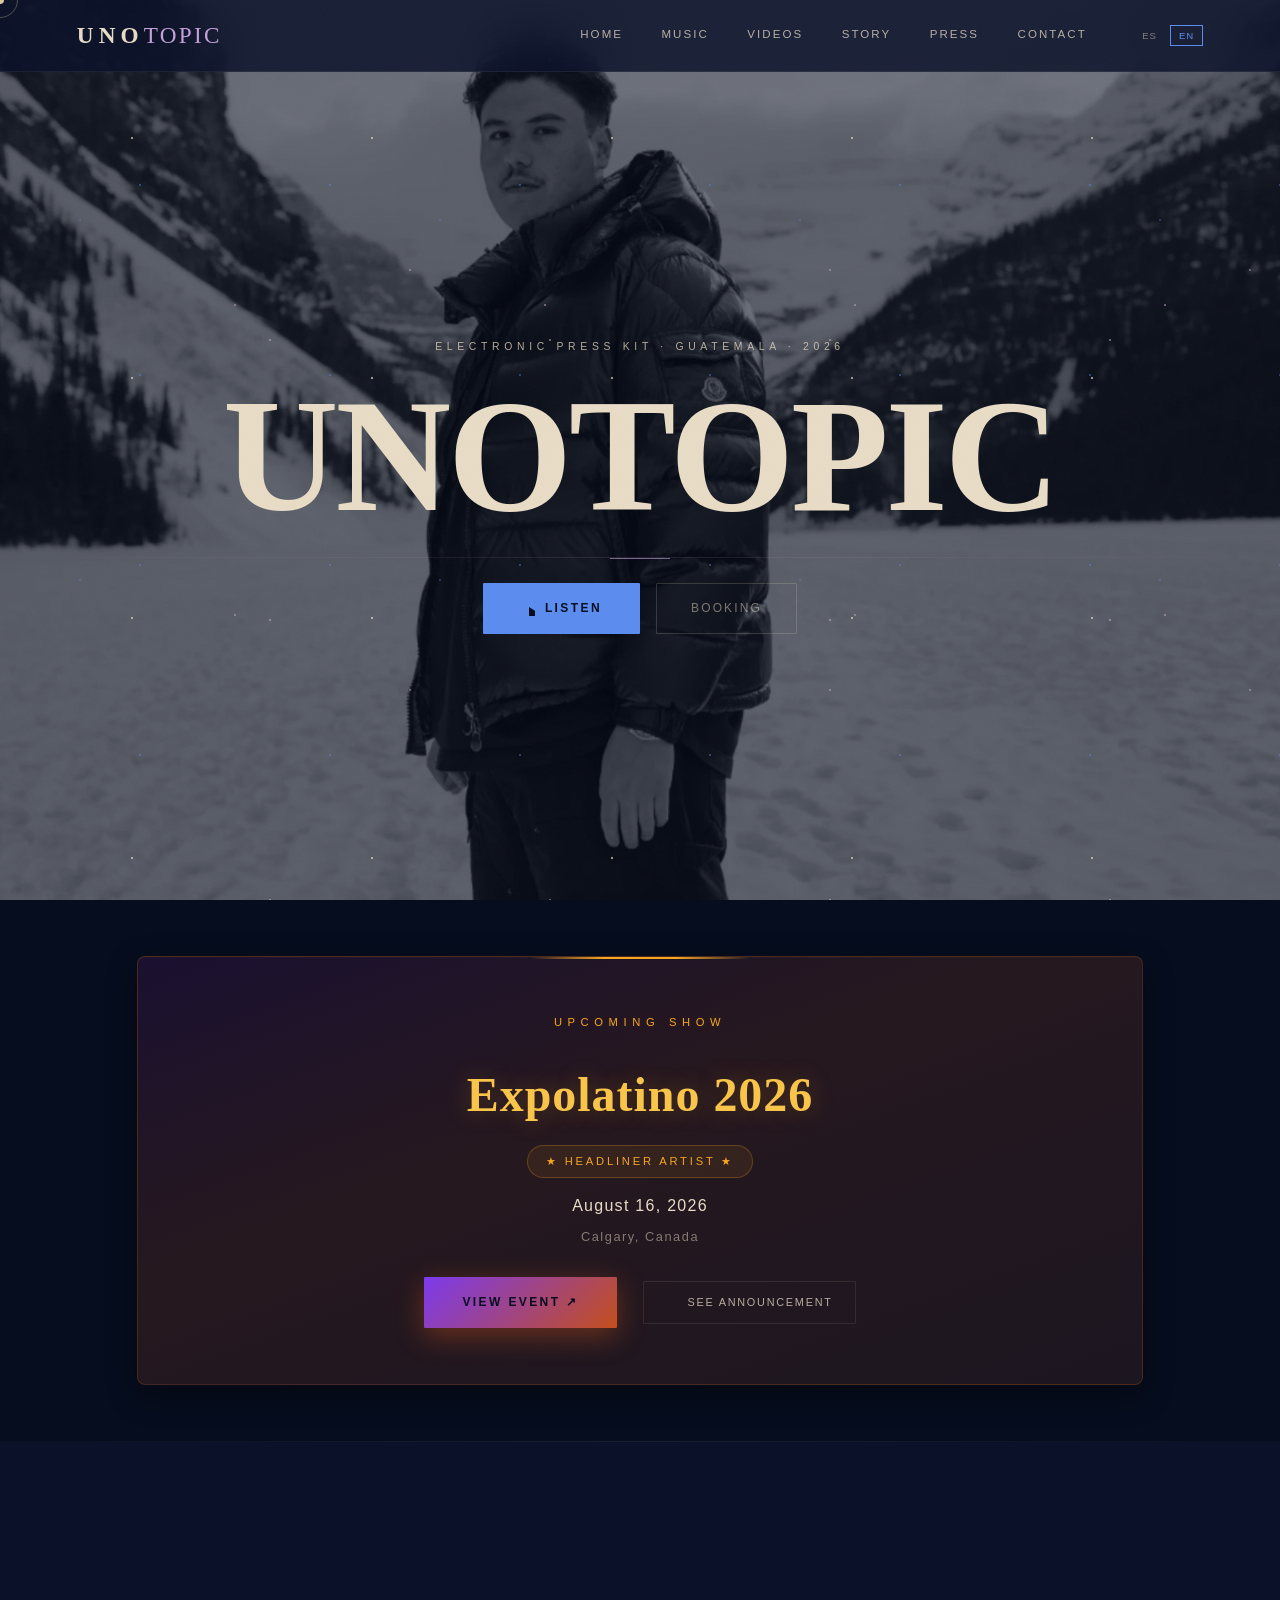
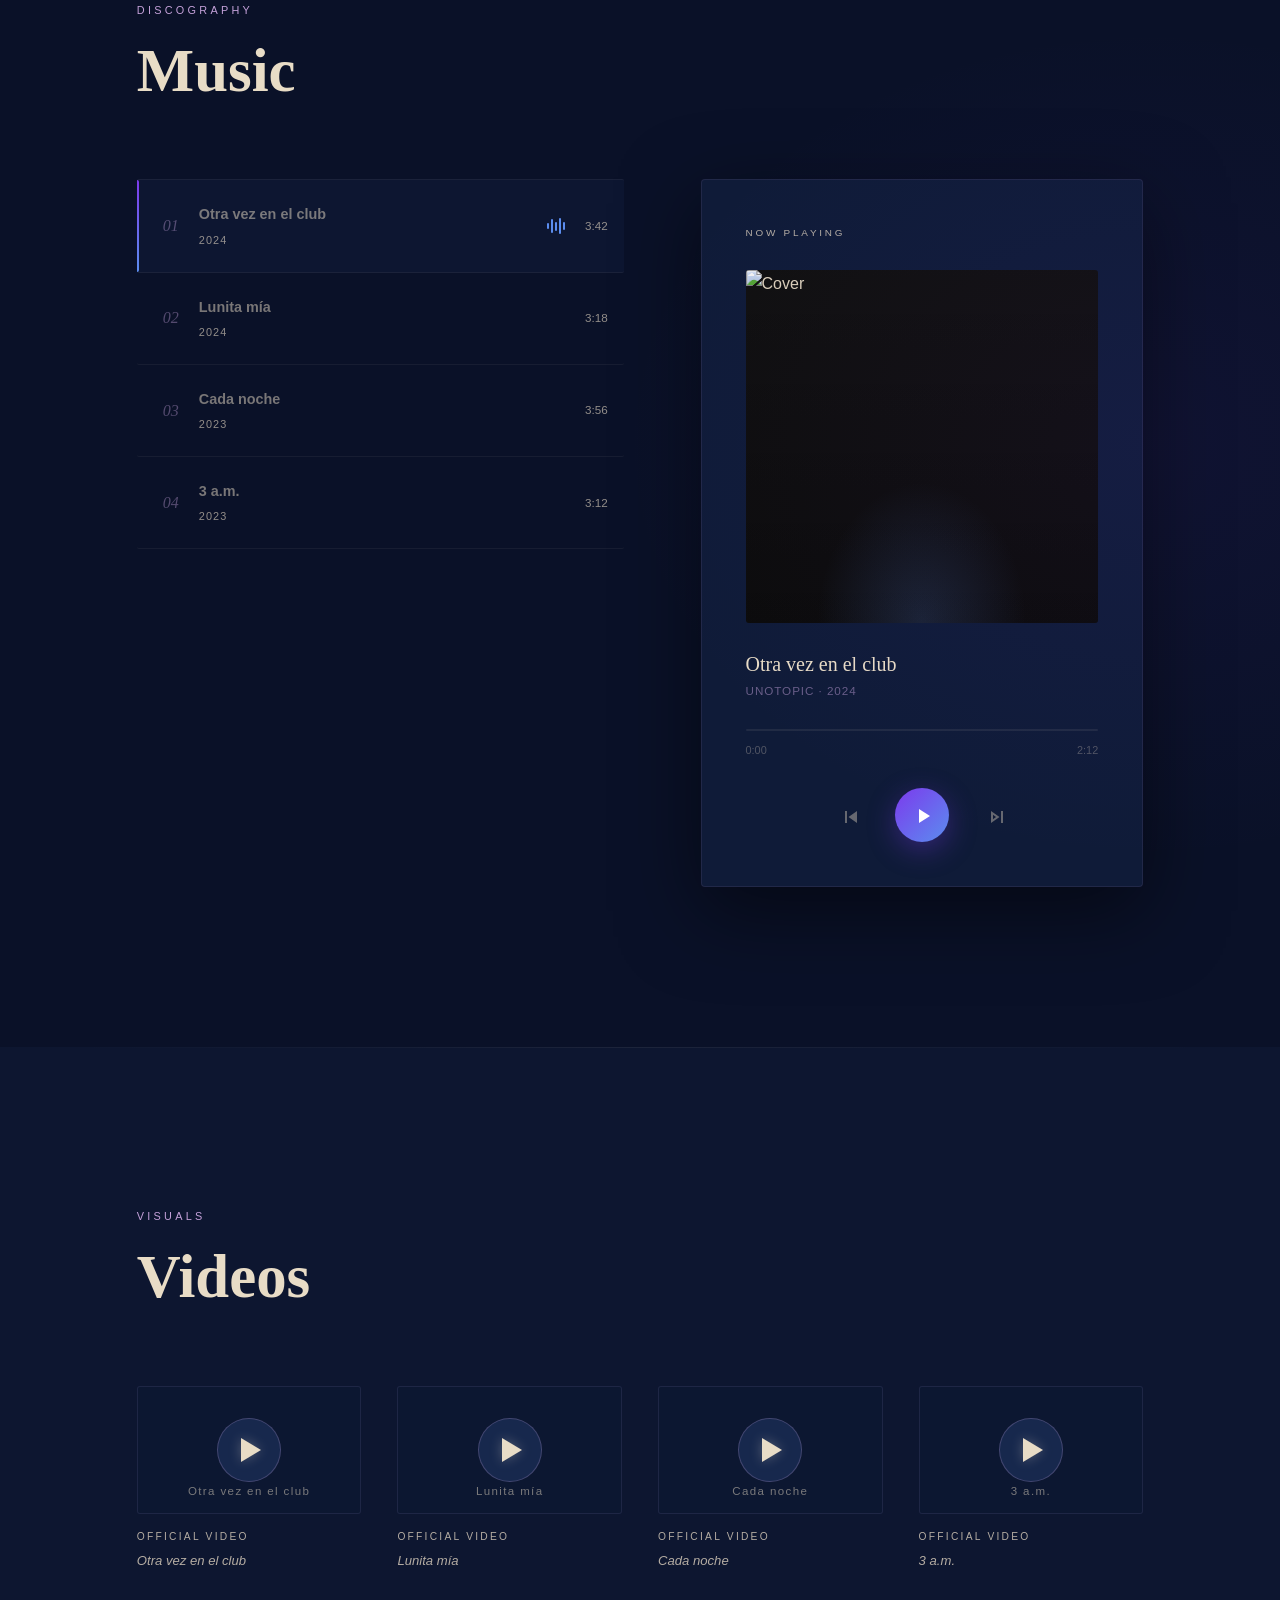
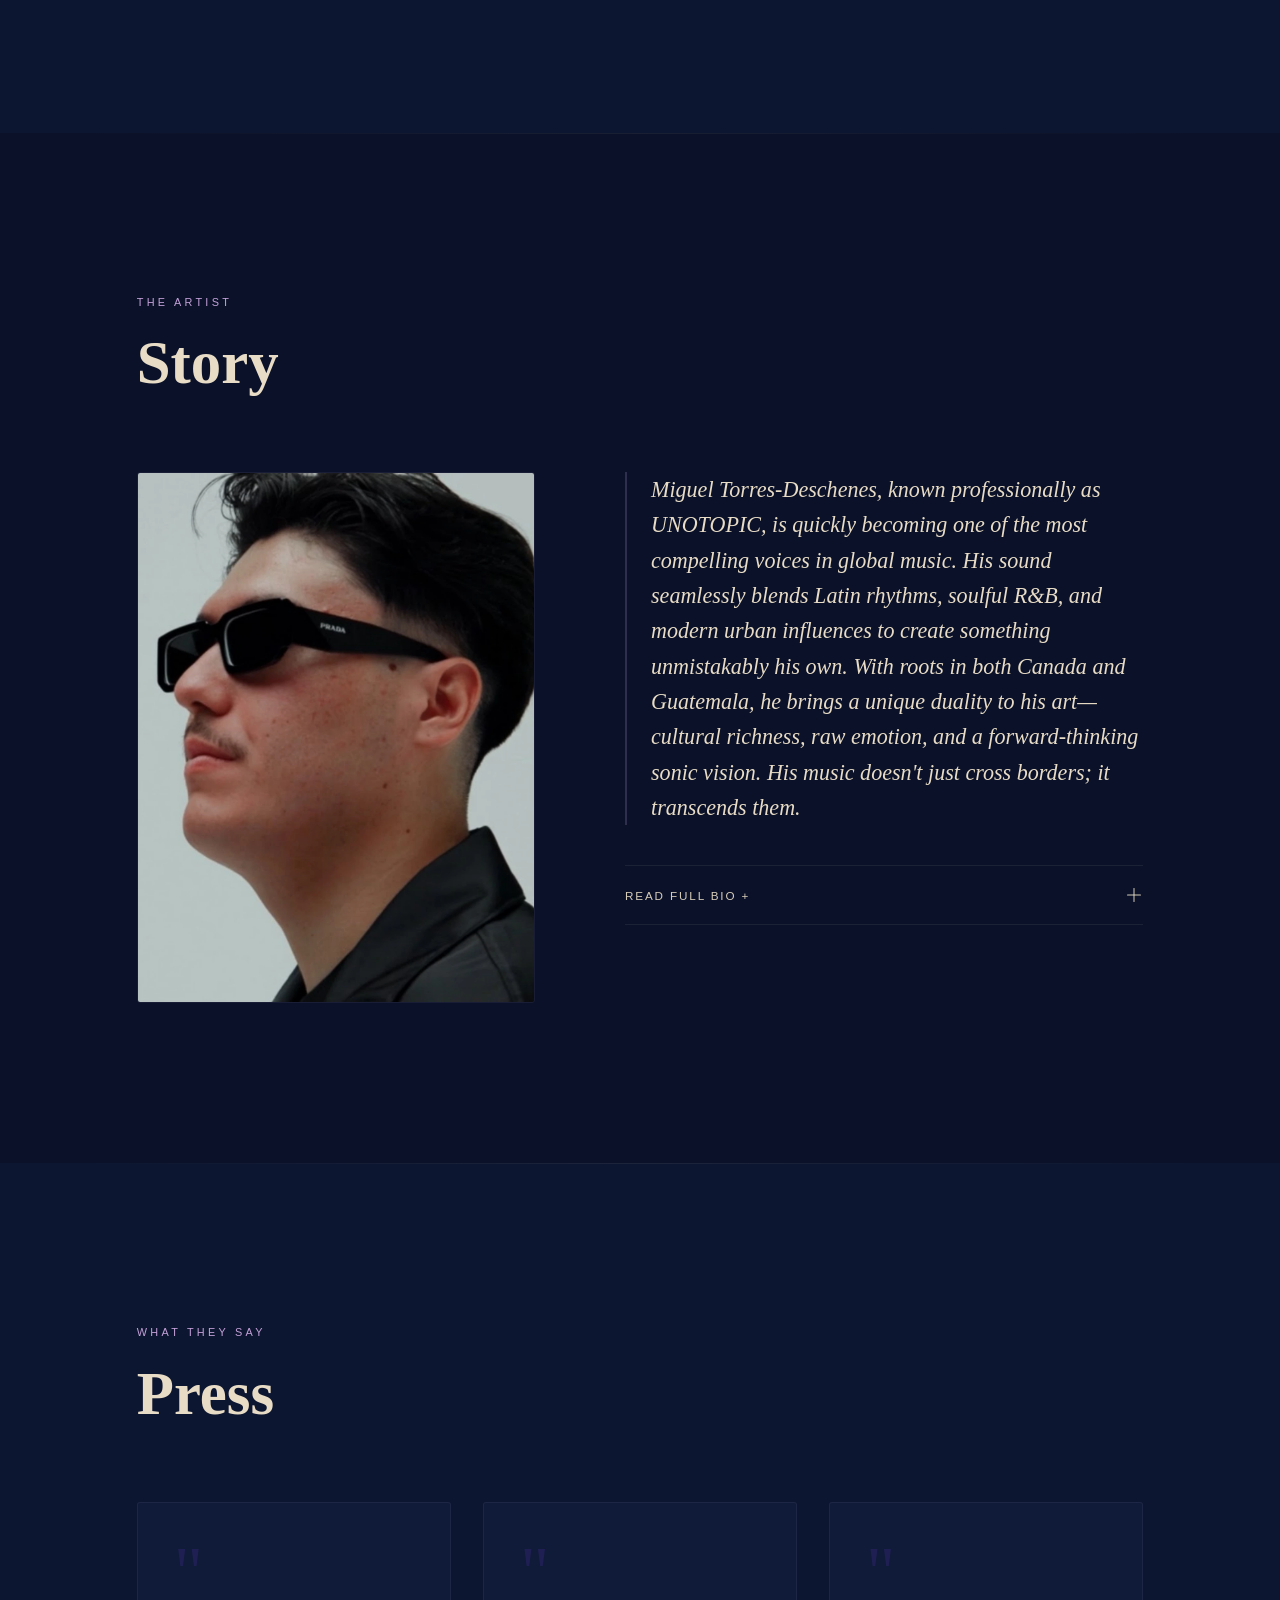
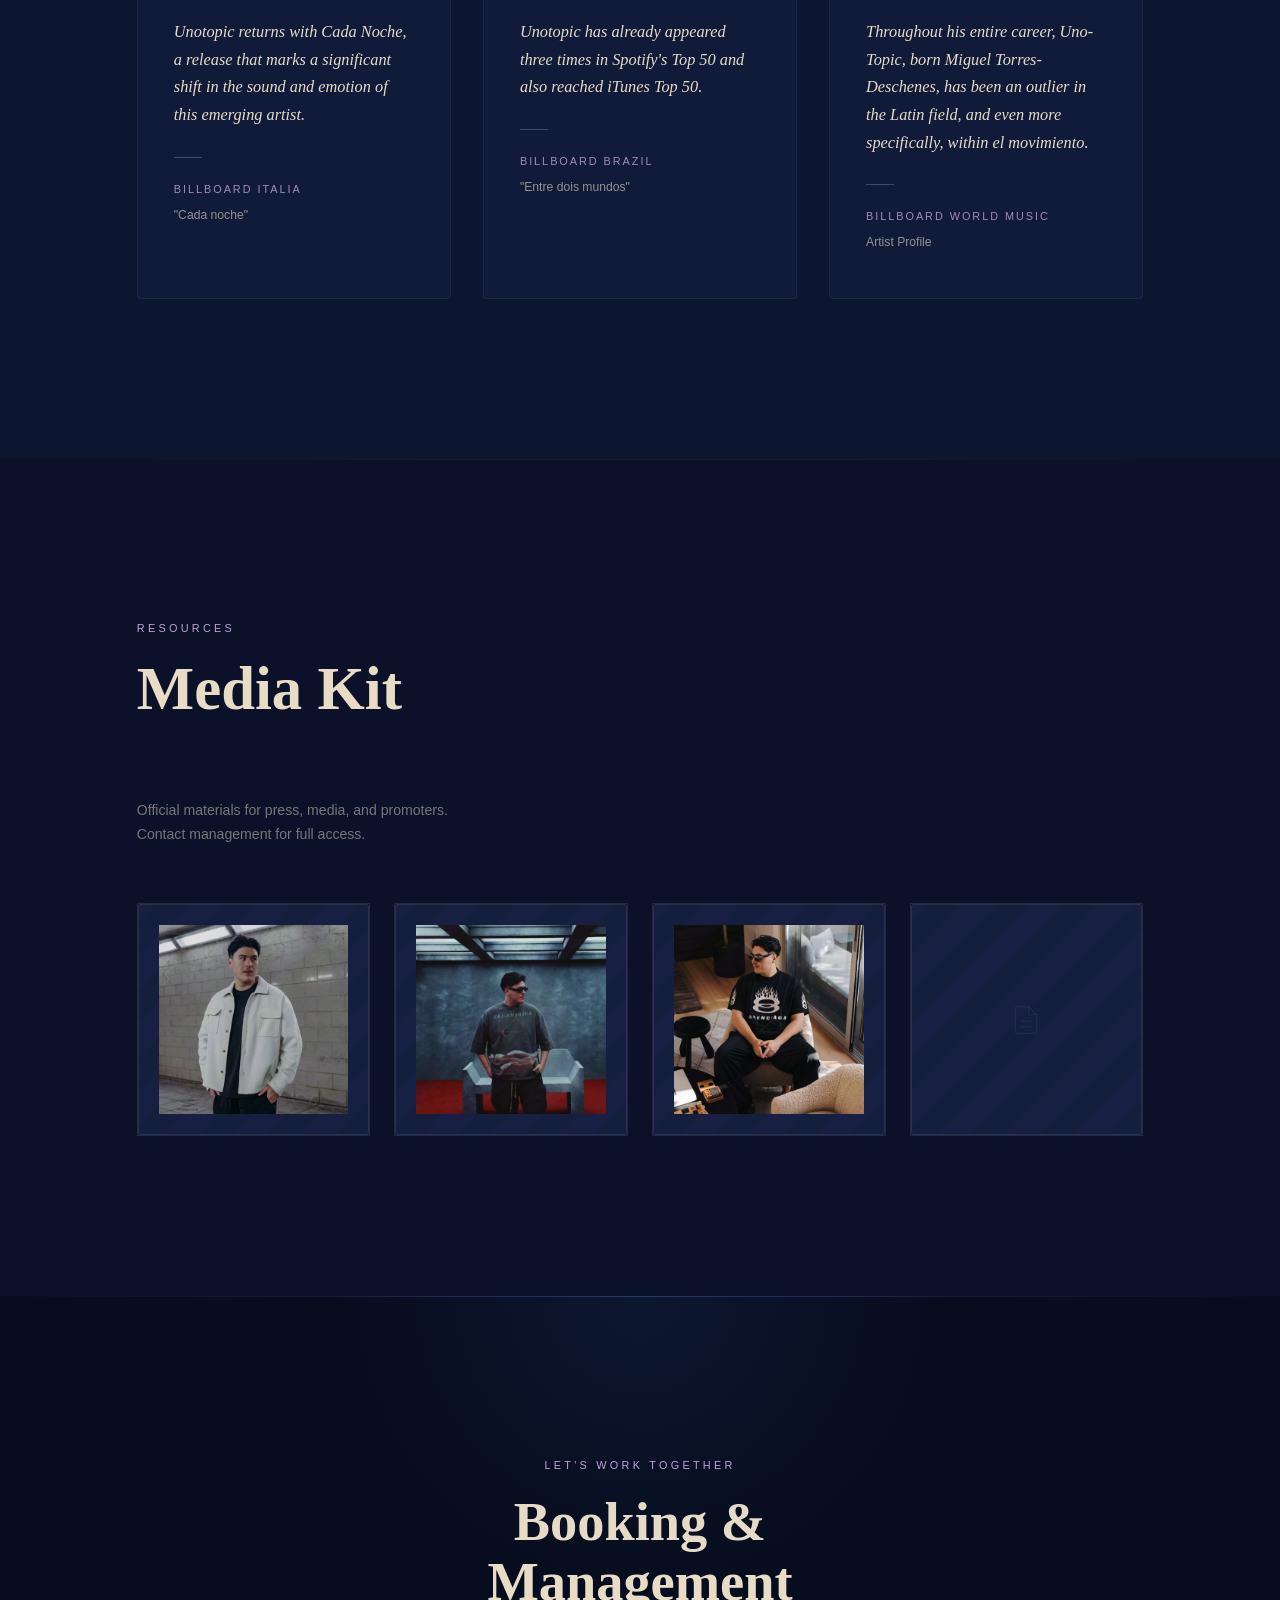
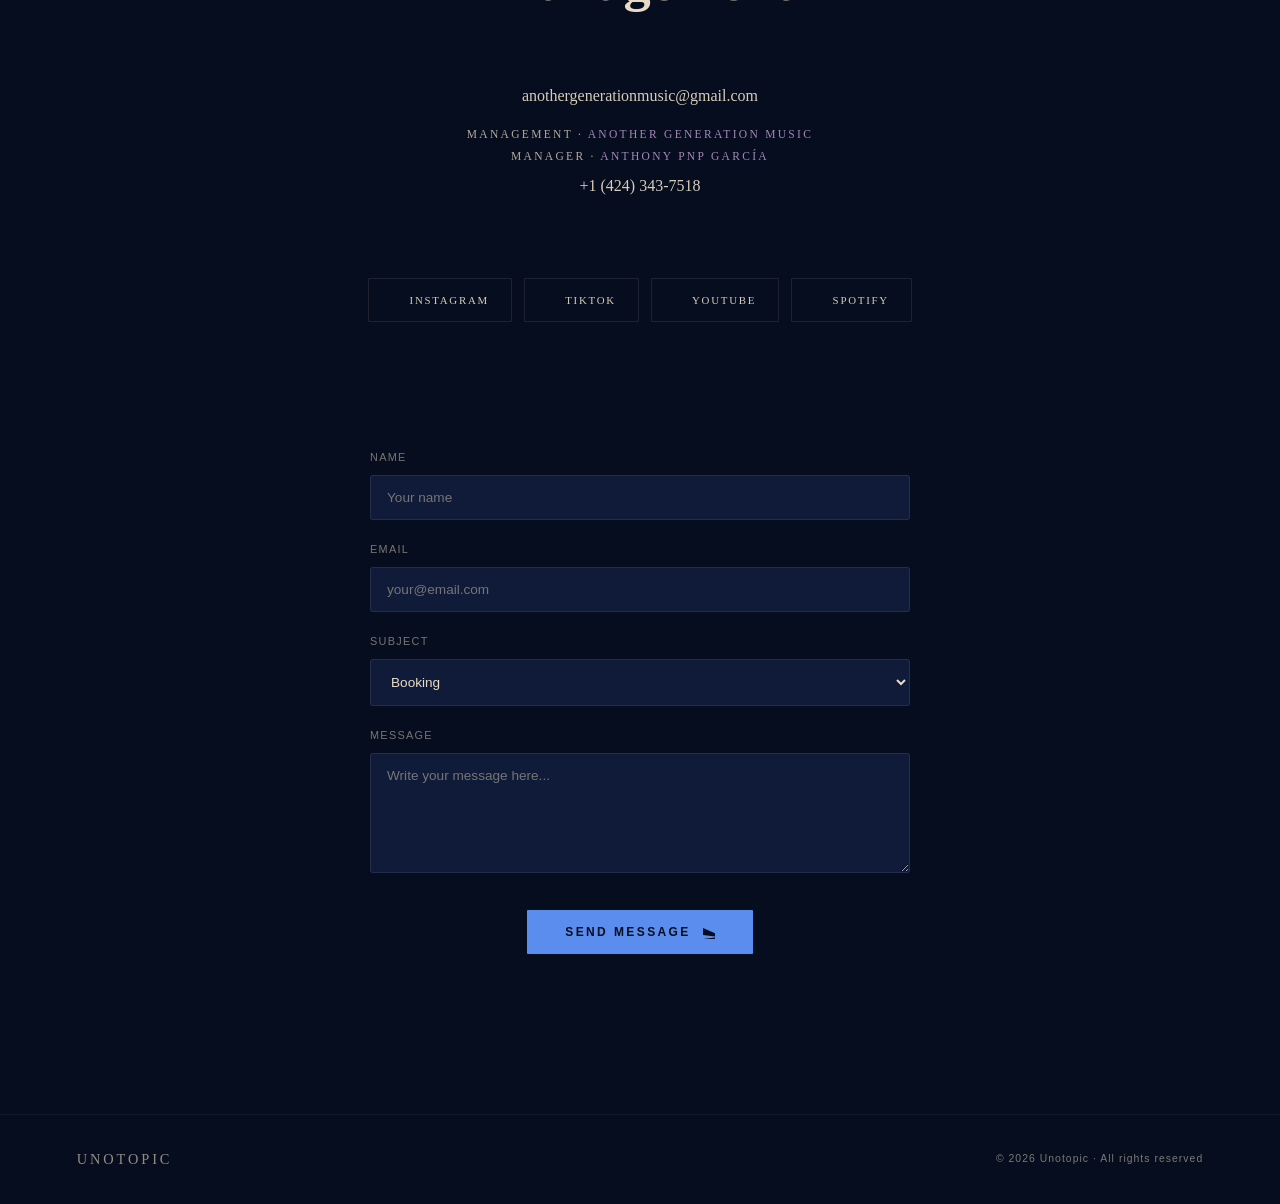
==== commit e401cfce: "Actualizar seccion Media Kit con etiquetas img" ====
--- a/index V01.html
+++ b/index V01.html
@@ -182,33 +182,36 @@
     <p class="mk-intro r d2" data-i18n="mk_intro">Materiales oficiales para prensa, medios y promotores.<br>Contactar a management para acceso completo.</p>
     
     <div class="mk-grid">
-  <a href="assets/img/foto-prensa-1.jpg" class="mk-item r d1" download>
-    <div class="ph" style="height:100%;">
-      <svg class="ph-icon" width="32" height="32" viewBox="0 0 24 24" fill="none" stroke="currentColor" stroke-width="1"><rect x="3" y="3" width="18" height="18" rx="2"/><circle cx="8.5" cy="8.5" r="1.5"/><path d="m21 15-5-5L5 21"/></svg>
-    </div>
-  </a>
-  
-  <a href="assets/img/foto-prensa-2.jpg" class="mk-item r d2" download>
-    <div class="ph" style="height:100%;">
-      <svg class="ph-icon" width="32" height="32" viewBox="0 0 24 24" fill="none" stroke="currentColor" stroke-width="1"><rect x="3" y="3" width="18" height="18" rx="2"/><circle cx="8.5" cy="8.5" r="1.5"/><path d="m21 15-5-5L5 21"/></svg>
-    </div>
-  </a>
-  
-  <a href="assets/img/foto-prensa-3.jpg" class="mk-item r d1" download>
-    <div class="ph" style="height:100%;">
-      <svg class="ph-icon" width="32" height="32" viewBox="0 0 24 24" fill="none" stroke="currentColor" stroke-width="1"><rect x="3" y="3" width="18" height="18" rx="2"/><circle cx="8.5" cy="8.5" r="1.5"/><path d="m21 15-5-5L5 21"/></svg>
-    </div>
-  </a>
-  
-  <a href="assets/docs/media-kit.pdf" class="mk-item r d2" download>
-    <div class="ph" style="height:100%;">
-      <svg class="ph-icon" width="32" height="32" viewBox="0 0 24 24" fill="none" stroke="currentColor" stroke-width="1">
-        <path d="M14 2H6a2 2 0 0 0-2 2v16a2 2 0 0 0 2 2h12a2 2 0 0 0 2-2V8z"/><polyline points="14 2 14 8 20 8"/><line x1="16" y1="13" x2="8" y2="13"/><line x1="16" y1="17" x2="8" y2="17"/>
-      </svg>
-    </div>
-  </a>
-</div>
-</div>
+      <a href="assets/img/foto-prensa-1.jpg" class="mk-item r d1" download>
+        <div class="ph" style="height:100%; position:relative;">
+          <img src="assets/img/foto-prensa-1.jpg" alt="Prensa 1" style="width:100%; height:100%; object-fit:cover;">
+          <svg class="ph-icon" width="32" height="32" viewBox="0 0 24 24" fill="none" stroke="currentColor" stroke-width="1" style="position:absolute; top:50%; left:50%; transform:translate(-50%, -50%);"><rect x="3" y="3" width="18" height="18" rx="2"/><circle cx="8.5" cy="8.5" r="1.5"/><path d="m21 15-5-5L5 21"/></svg>
+        </div>
+      </a>
+      
+      <a href="assets/img/foto-prensa-2.jpg" class="mk-item r d2" download>
+        <div class="ph" style="height:100%; position:relative;">
+          <img src="assets/img/foto-prensa-2.jpg" alt="Prensa 2" style="width:100%; height:100%; object-fit:cover;">
+          <svg class="ph-icon" width="32" height="32" viewBox="0 0 24 24" fill="none" stroke="currentColor" stroke-width="1" style="position:absolute; top:50%; left:50%; transform:translate(-50%, -50%);"><rect x="3" y="3" width="18" height="18" rx="2"/><circle cx="8.5" cy="8.5" r="1.5"/><path d="m21 15-5-5L5 21"/></svg>
+        </div>
+      </a>
+      
+      <a href="assets/img/foto-prensa-3.jpg" class="mk-item r d1" download>
+        <div class="ph" style="height:100%; position:relative;">
+          <img src="assets/img/foto-prensa-3.jpg" alt="Prensa 3" style="width:100%; height:100%; object-fit:cover;">
+          <svg class="ph-icon" width="32" height="32" viewBox="0 0 24 24" fill="none" stroke="currentColor" stroke-width="1" style="position:absolute; top:50%; left:50%; transform:translate(-50%, -50%);"><rect x="3" y="3" width="18" height="18" rx="2"/><circle cx="8.5" cy="8.5" r="1.5"/><path d="m21 15-5-5L5 21"/></svg>
+        </div>
+      </a>
+      
+      <a href="assets/docs/media-kit.pdf" class="mk-item r d2" download>
+        <div class="ph" style="height:100%; display:flex; align-items:center; justify-content:center;">
+          <svg class="ph-icon" width="32" height="32" viewBox="0 0 24 24" fill="none" stroke="currentColor" stroke-width="1">
+            <path d="M14 2H6a2 2 0 0 0-2 2v16a2 2 0 0 0 2 2h12a2 2 0 0 0 2-2V8z"/><polyline points="14 2 14 8 20 8"/><line x1="16" y1="13" x2="8" y2="13"/><line x1="16" y1="17" x2="8" y2="17"/>
+          </svg>
+        </div>
+      </a>
+    </div>
+  </div>
 </section>
 
 <section id="contacto" class="section">
